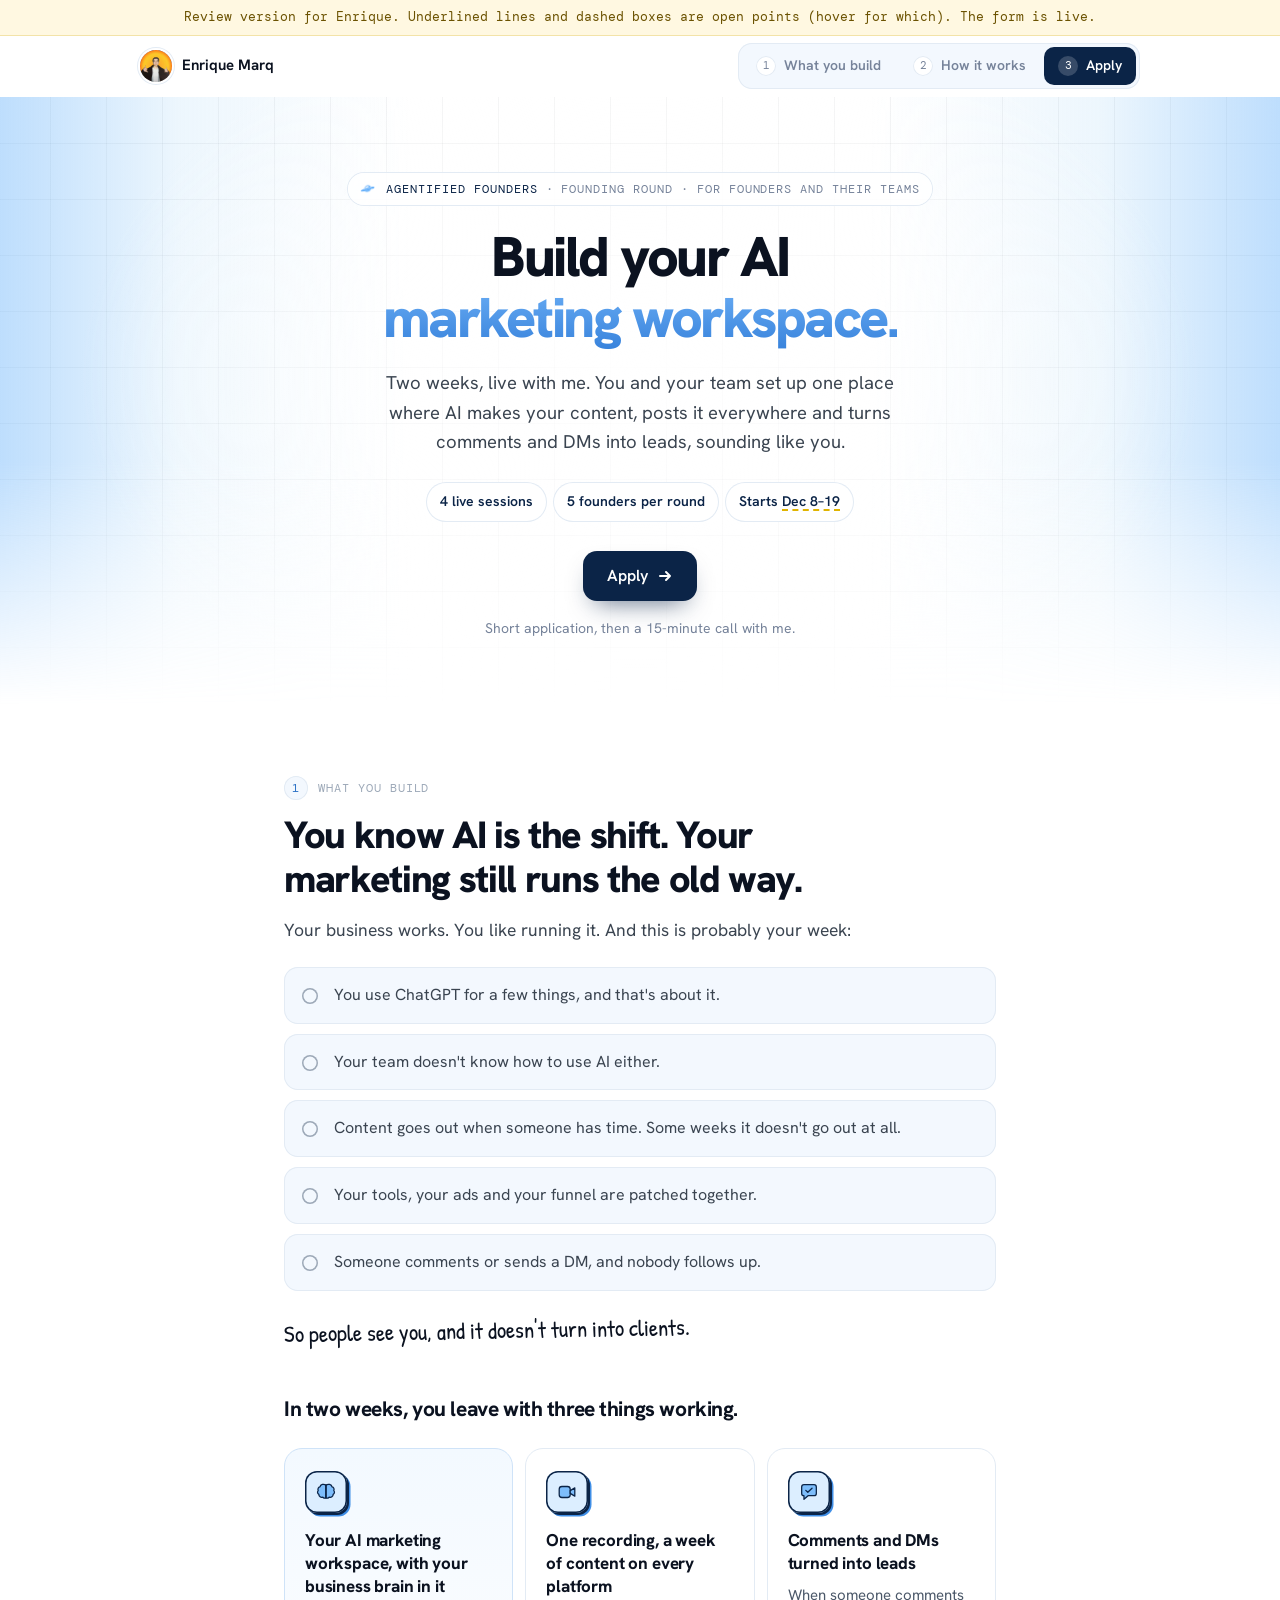
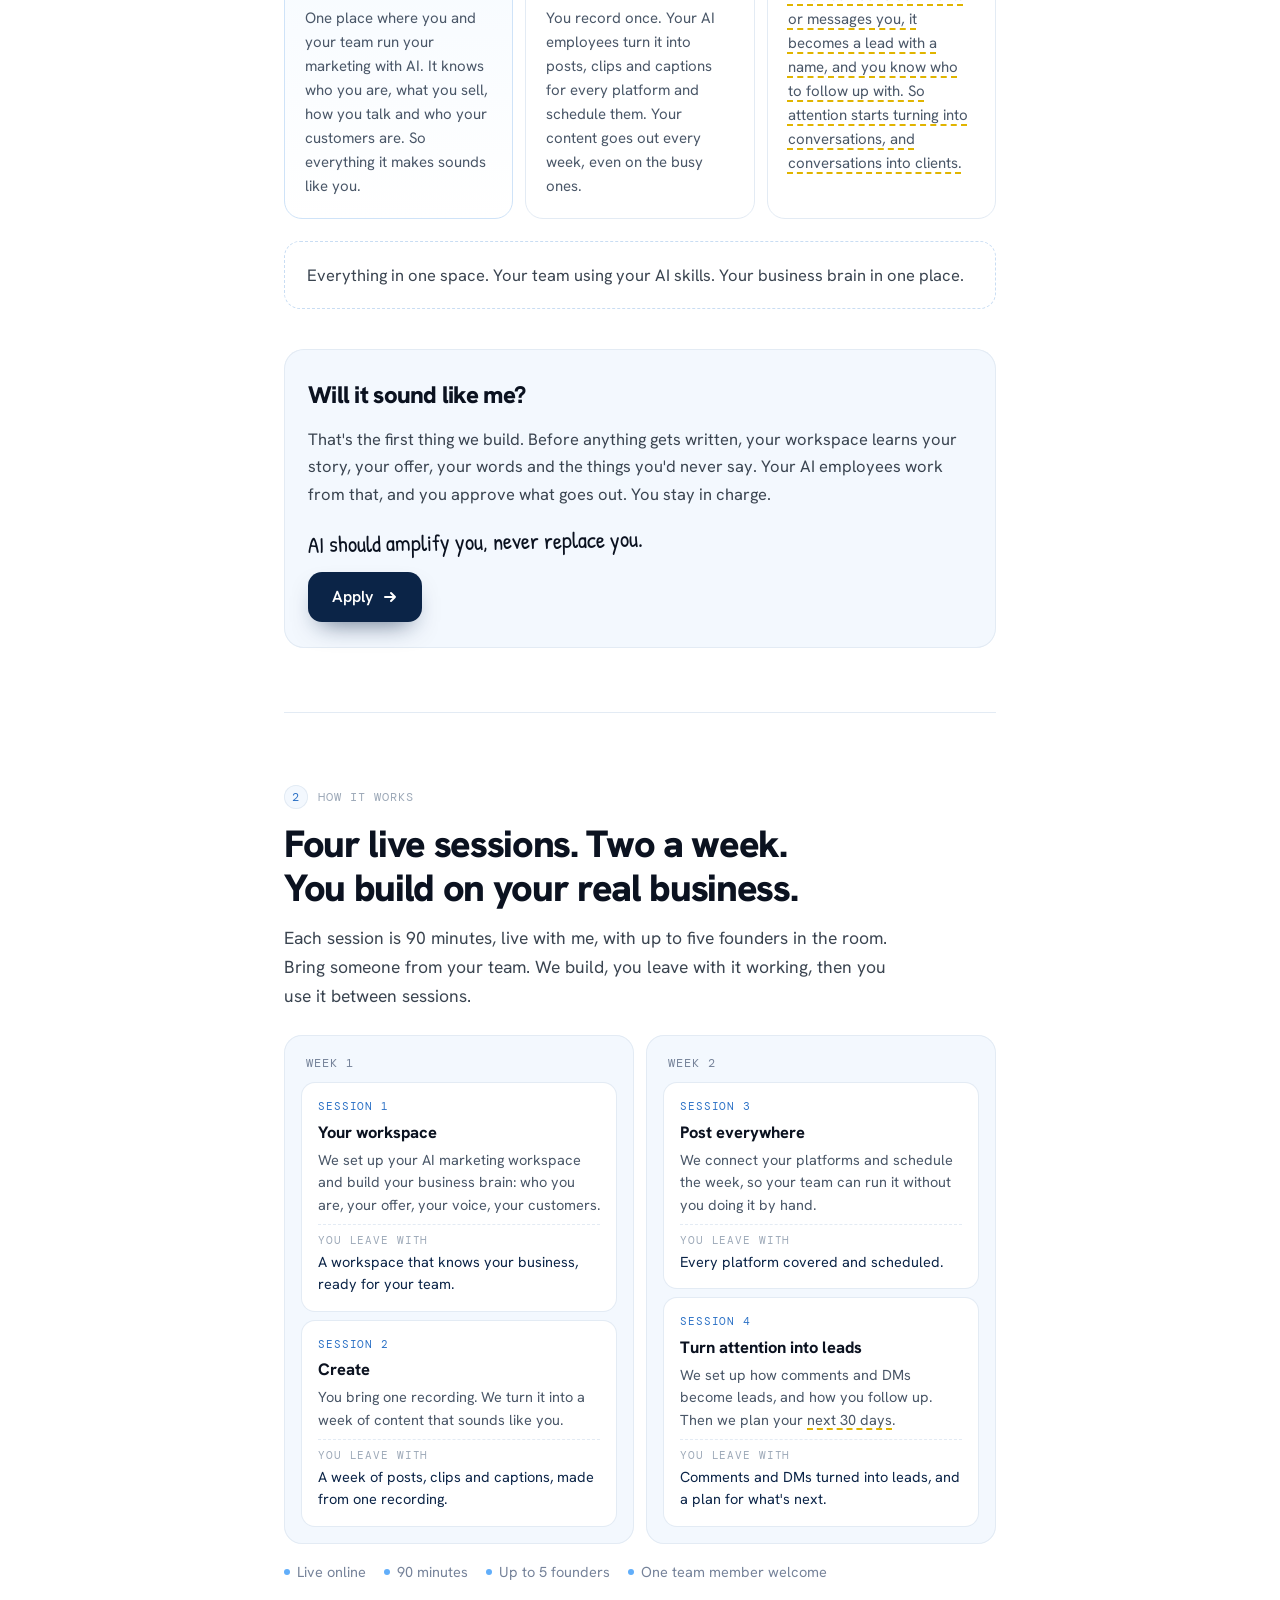
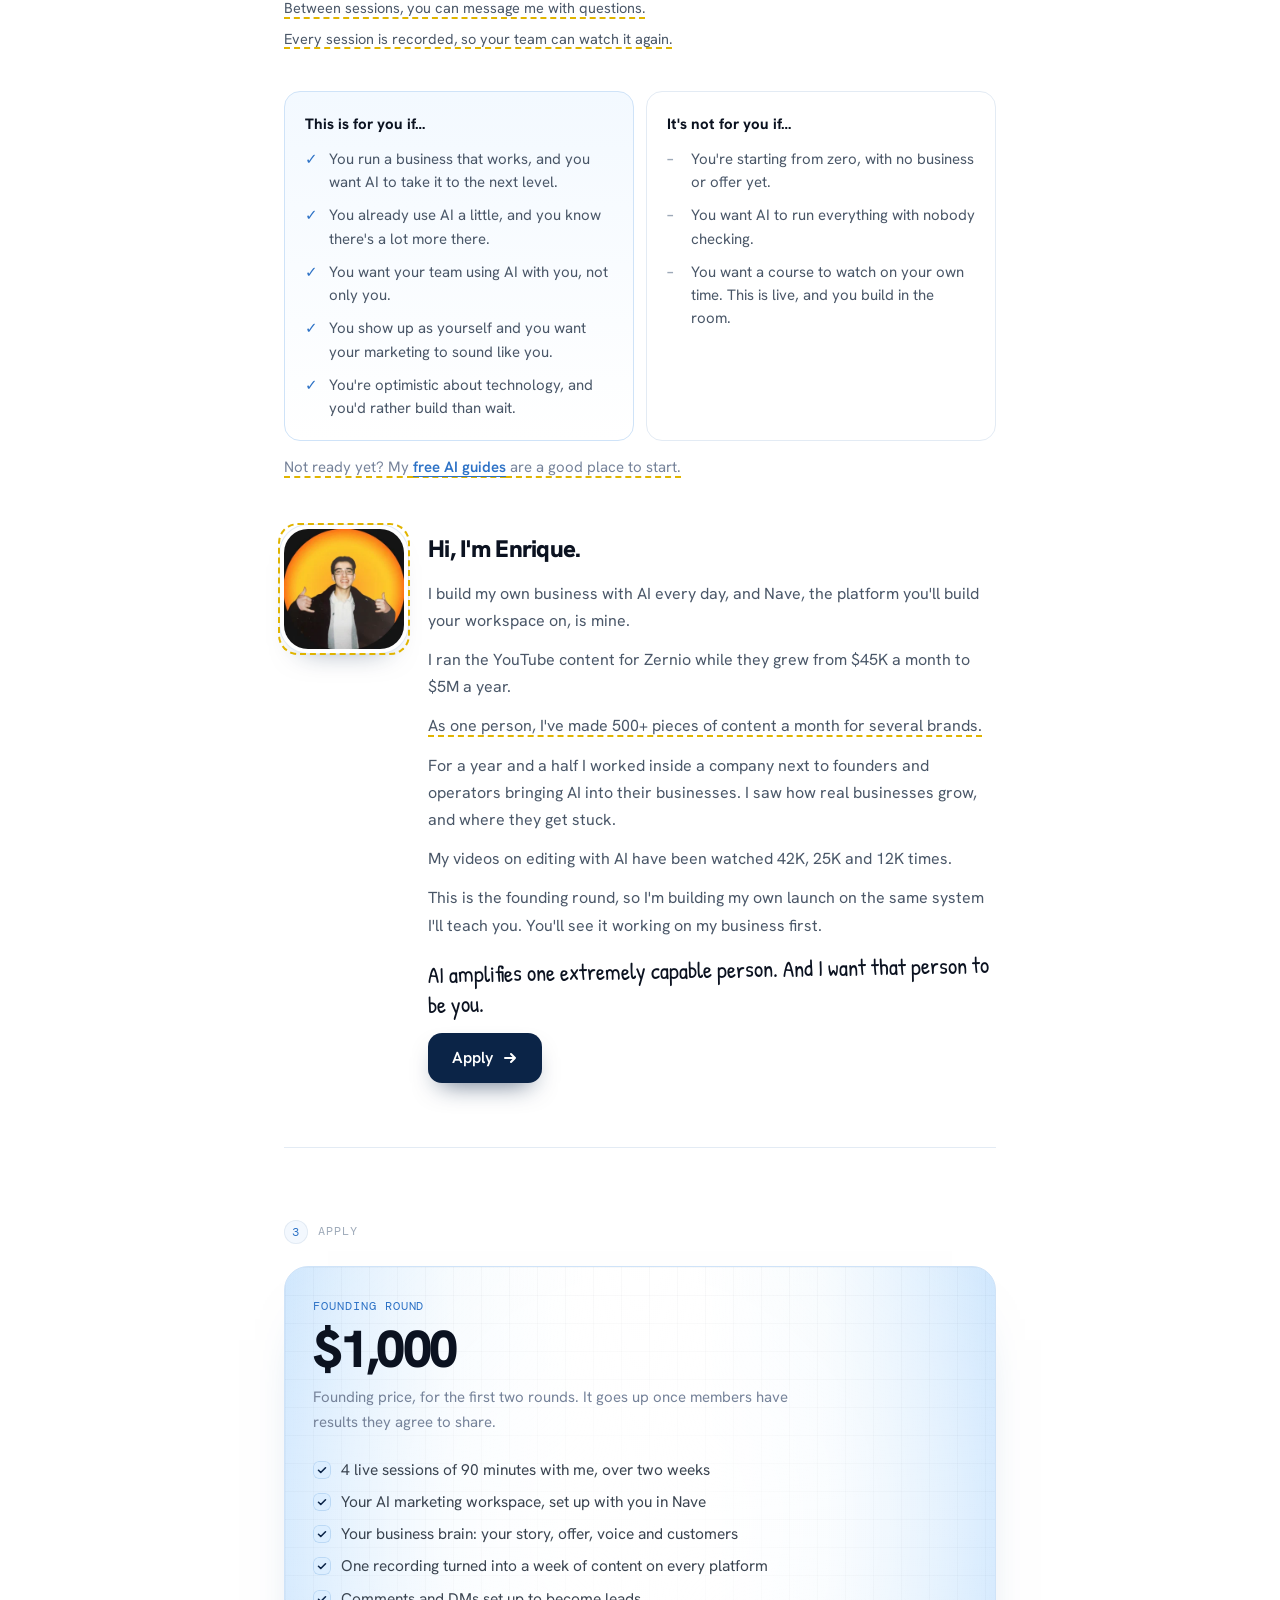
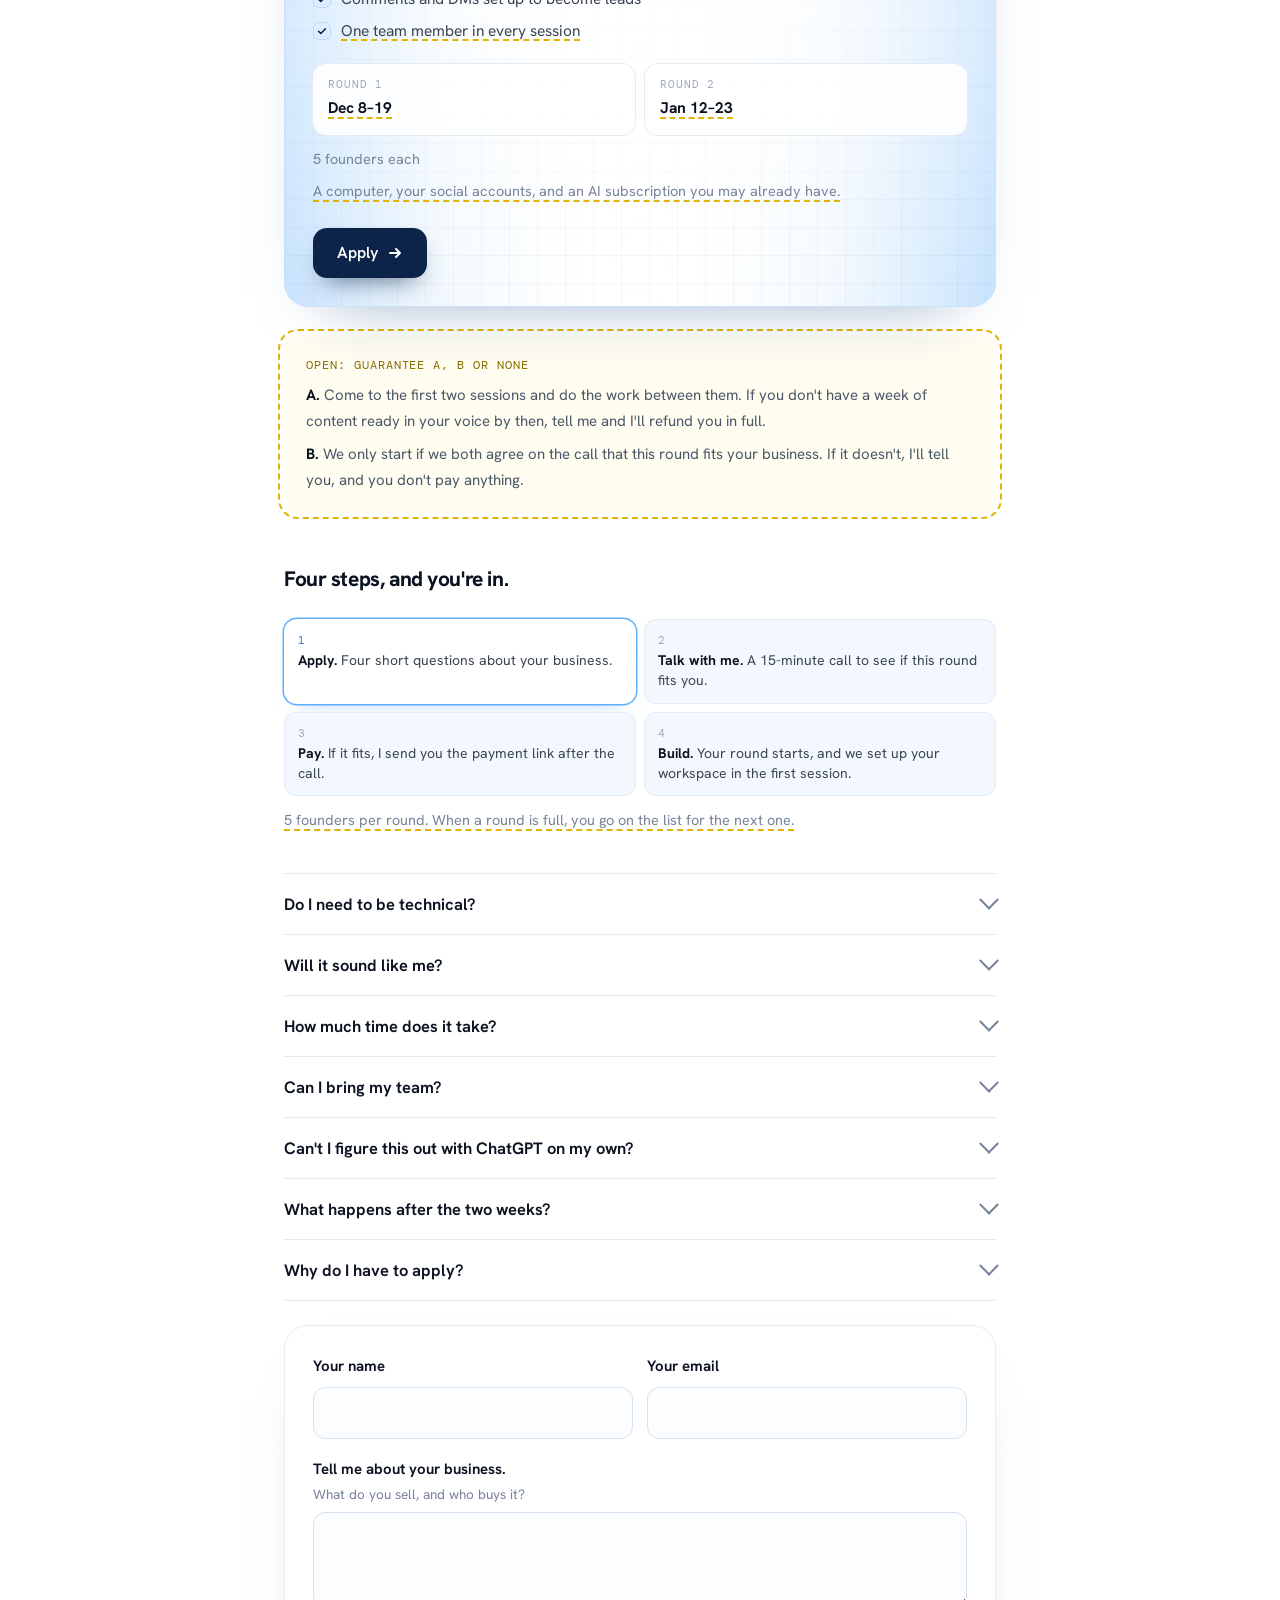
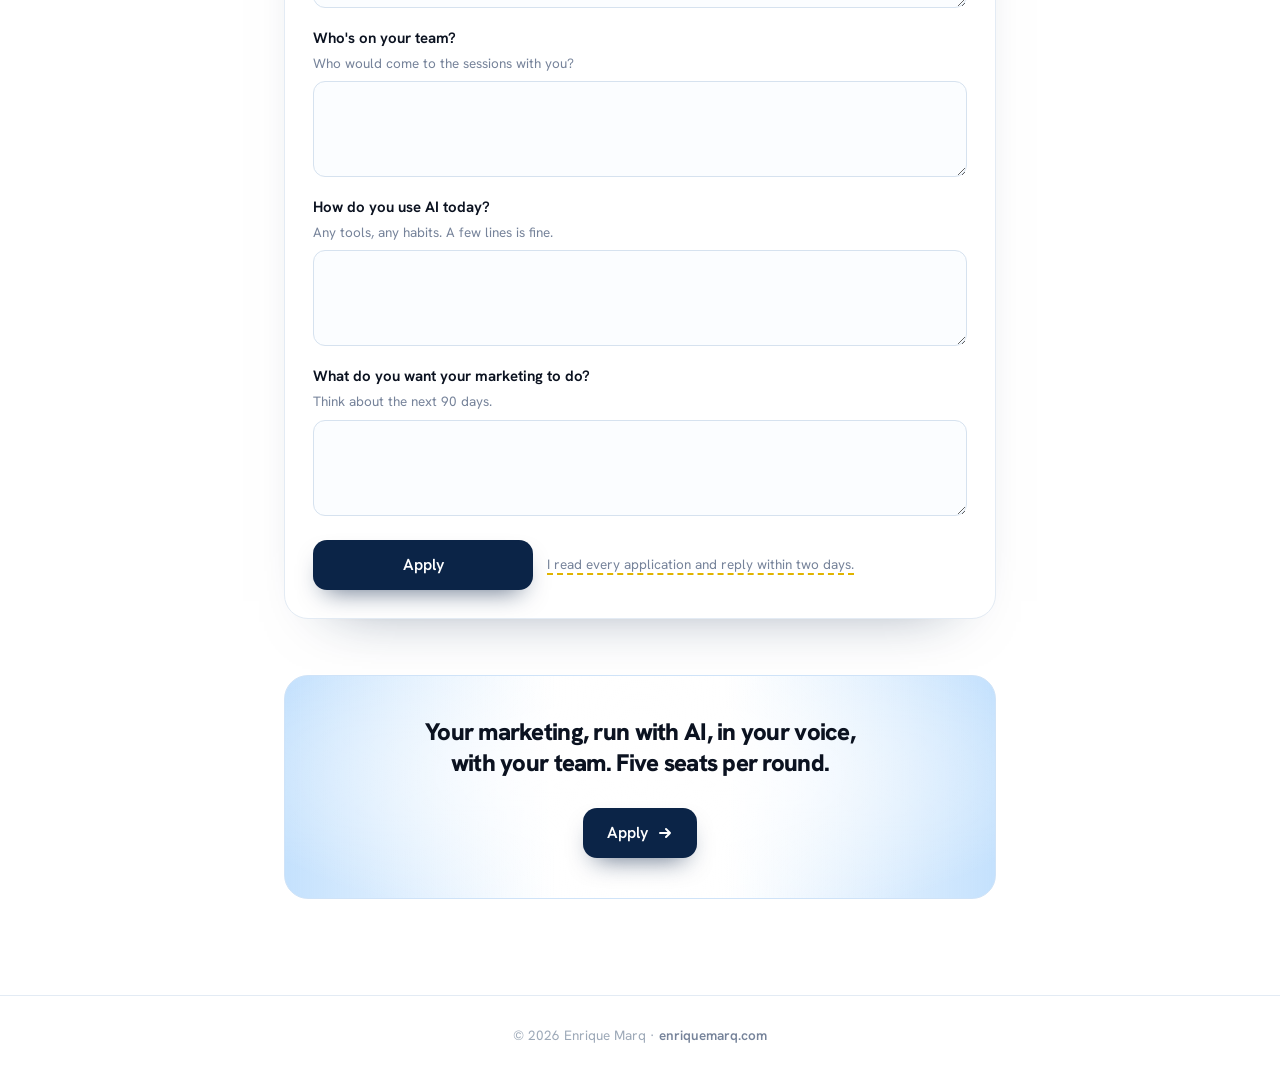
==== agentified/index.html @ 904ca47b "enriquemarq.com: Agentified Founders page at /agentified/ (review version, form live) and /apply/ re" ====
<!doctype html>
<html lang="en">
<head>
<meta charset="utf-8">
<meta name="viewport" content="width=device-width,initial-scale=1">
<title>Agentified Founders: Build your AI marketing workspace · Enrique Marq</title>
<meta name="description" content="Build your AI marketing workspace with Enrique Marq: two weeks, four live sessions, up to five founders. By application.">
<meta name="robots" content="noindex">
<link rel="canonical" href="https://enriquemarq.com/agentified/">
<meta property="og:type" content="website">
<meta property="og:url" content="https://enriquemarq.com/agentified/">
<meta property="og:title" content="Agentified Founders: Build your AI marketing workspace">
<meta property="og:description" content="Two weeks, four live sessions, up to five founders. By application.">
<meta property="og:image" content="https://enriquemarq.com/assets/share.jpg">
<meta name="twitter:card" content="summary_large_image">
<meta name="theme-color" content="#FFFFFF">
<link rel="icon" href="/favicon.ico?v=sig2" sizes="48x48">
<link rel="icon" type="image/svg+xml" href="/assets/favicon.svg?v=sig2">
<link rel="apple-touch-icon" href="/assets/apple-touch-icon.png?v=sig2">
<link rel="preload" href="/assets/fonts/hanken-grotesk-var.woff2" as="font" type="font/woff2" crossorigin>
<style>
@font-face{font-family:"Hanken Grotesk";src:url(/assets/fonts/hanken-grotesk-var.woff2) format("woff2");font-weight:100 900;font-display:swap}
@font-face{font-family:"DM Mono";src:url(/assets/fonts/dm-mono-400.woff2) format("woff2");font-weight:400;font-display:swap}
@font-face{font-family:"Patrick Hand";src:url(/assets/fonts/patrick-hand.woff2) format("woff2");font-weight:400;font-display:swap}
:root{--ink:#0B2447;--dark:#0B1220;--text:#4A5768;--soft:#76839A;--faint:#9DA9B8;--line:#E3EBF4;--wash:#F3F8FE;--blue:#3F8EE6;--deep:#2D72C6;--sky:#7DBDFB;--lab:#61AEFA;
  --sans:"Hanken Grotesk",system-ui,-apple-system,"Segoe UI",Arial,sans-serif;--mono:"DM Mono",ui-monospace,Consolas,monospace;--hand:"Patrick Hand","Segoe Print",cursive;--bar:60px}
*{box-sizing:border-box}
html{-webkit-text-size-adjust:100%;scroll-behavior:smooth}
body{margin:0;color:var(--text);font:400 16px/1.7 var(--sans);-webkit-font-smoothing:antialiased;background:#fff;overflow-x:hidden}
a{color:inherit}img,svg{display:block}p{margin:0}ul,ol{margin:0;padding:0;list-style:none}
h1,h2,h3{margin:0;font-weight:600;color:var(--ink)}
:focus-visible{outline:2px solid var(--blue);outline-offset:3px;border-radius:8px}
.skip{position:absolute;left:-999px;top:8px;background:var(--ink);color:#fff;padding:10px 14px;border-radius:10px;z-index:20}.skip:focus{left:8px}
.mono{font-family:var(--mono);font-size:12px;letter-spacing:.08em;text-transform:uppercase}
.wrap{max-width:760px;margin:0 auto;padding:0 24px}
section[id],.thanks{scroll-margin-top:calc(var(--bar) + 12px)}

/* review build: a quiet band, and placeholder lines underlined so nothing unfinished passes as final */
.review{background:#FFF8E1;color:#6B5200;font:400 12.5px/1.5 var(--mono);text-align:center;padding:8px 16px;border-bottom:1px solid #F3E3A8}
.is-review .ph{text-decoration:underline dashed #E0B400 1.5px;text-underline-offset:4px}

/* the bar: his name on the left, the three steps on the right; it stays at the top */
.bar{position:sticky;top:0;z-index:10;background:rgba(255,255,255,.86);-webkit-backdrop-filter:blur(14px);backdrop-filter:blur(14px);border-bottom:1px solid transparent;transition:border-color .2s}
.bar.lined{border-bottom-color:var(--line)}
.bar-in{max-width:1040px;margin:0 auto;height:var(--bar);padding:0 20px;display:flex;align-items:center;justify-content:space-between;gap:16px}
.who{display:flex;align-items:center;gap:10px;text-decoration:none;color:var(--dark);font-weight:650;font-size:15px;white-space:nowrap}
.who img{width:32px;height:32px;border-radius:50%;object-fit:cover;box-shadow:0 0 0 2px #fff,0 0 0 3px var(--line)}
.steps{display:flex;align-items:center;gap:4px;padding:4px;border-radius:14px;background:var(--wash);box-shadow:inset 0 0 0 1px var(--line)}
.steps a{display:flex;align-items:center;gap:8px;height:38px;padding:0 14px;border-radius:10px;text-decoration:none;font-size:14px;font-weight:600;color:var(--soft);white-space:nowrap;transition:background .15s,color .15s}
.steps a b{display:grid;place-items:center;width:20px;height:20px;border-radius:50%;font:500 11px/1 var(--mono);background:#fff;color:var(--soft);box-shadow:inset 0 0 0 1px var(--line)}
.steps a:hover{color:var(--ink)}
.steps a.on{background:#fff;color:var(--ink);box-shadow:0 1px 0 var(--line),0 6px 14px -10px rgba(11,36,71,.5)}
.steps a.on b{background:var(--lab);color:#fff;box-shadow:none}
.steps a.go{background:var(--ink);color:#fff}
.steps a.go b{background:rgba(255,255,255,.18);color:#fff;box-shadow:none}
.steps a.go.on{background:#12315c}

/* hero, in his banner's look: white grid, his blue from both sides */
.hero{position:relative;padding:76px 0 64px;text-align:center;overflow:hidden}
.hero::before{content:"";position:absolute;inset:0;z-index:-1;pointer-events:none;
  background:radial-gradient(ellipse 560px 380px at 50% 46%,rgba(255,255,255,.97),rgba(255,255,255,0) 100%),
  linear-gradient(90deg,rgba(125,189,251,.5) 0%,rgba(172,216,247,.22) 14%,rgba(255,255,255,0) 32%,rgba(255,255,255,0) 68%,rgba(172,216,247,.22) 86%,rgba(125,189,251,.5) 100%),
  linear-gradient(rgba(11,18,32,.055) 1px,transparent 1px) 0 -10px/56px 56px,linear-gradient(90deg,rgba(11,18,32,.055) 1px,transparent 1px) -6px 0/56px 56px;
  -webkit-mask-image:linear-gradient(180deg,#000 60%,transparent 100%);mask-image:linear-gradient(180deg,#000 60%,transparent 100%)}
.kick{display:inline-flex;align-items:center;gap:8px;padding:6px 12px 6px 8px;border-radius:999px;background:rgba(255,255,255,.85);box-shadow:0 0 0 1px var(--line);color:var(--soft)}
.kick .v{width:22px;height:15px;background:var(--lab);-webkit-mask:url(/assets/voyager-mask.png) center/contain no-repeat;mask:url(/assets/voyager-mask.png) center/contain no-repeat}
.kick strong{color:var(--ink);font-weight:400}
h1{margin:22px auto 0;max-width:660px;font-size:56px;font-weight:850;line-height:1.08;letter-spacing:-.045em;color:var(--dark);text-wrap:balance}
h1 .b{background:linear-gradient(180deg,#6DB0F6,#3580DA);-webkit-background-clip:text;background-clip:text;color:transparent}
.sub{margin:20px auto 0;max-width:560px;font-size:18.5px;line-height:1.6;color:#3A4450;text-wrap:pretty}
.facts{display:flex;flex-wrap:wrap;justify-content:center;gap:8px;margin-top:26px}
.facts li{padding:7px 13px;border-radius:999px;background:#fff;box-shadow:0 0 0 1px var(--line);font-size:14px;font-weight:600;color:var(--ink)}
.acts{display:flex;flex-wrap:wrap;align-items:center;justify-content:center;gap:10px;margin-top:30px}
.btn{display:inline-flex;align-items:center;justify-content:center;gap:9px;height:50px;padding:0 24px;border:0;border-radius:14px;font:600 16px/1 var(--sans);text-decoration:none;cursor:pointer;transition:background .15s,box-shadow .15s,transform .15s}
.btn-main{background:var(--ink);color:#fff;box-shadow:0 12px 26px -12px rgba(11,36,71,.7)}
.btn-main:hover{background:#12315c;transform:translateY(-1px)}
.btn-main svg{width:16px;height:16px;fill:none;stroke:currentColor;stroke-width:2;stroke-linecap:round;stroke-linejoin:round}
.btn-glass{color:var(--ink);background:rgba(255,255,255,.75);box-shadow:0 0 0 1px var(--line),0 8px 20px -14px rgba(11,36,71,.4)}
.btn-glass:hover{background:#fff;transform:translateY(-1px)}
.calm{margin-top:16px;font-size:14px;color:var(--soft)}

/* sections */
.part{padding:72px 0 8px}
.part+.part{border-top:1px solid var(--line);margin-top:56px}
.label{display:flex;align-items:center;gap:10px;color:var(--faint)}
.label b{display:grid;place-items:center;width:24px;height:24px;border-radius:50%;background:var(--wash);box-shadow:inset 0 0 0 1px var(--line);color:var(--deep);font:500 12px/1 var(--mono)}
h2{margin-top:14px;font-size:38px;font-weight:850;line-height:1.15;letter-spacing:-.035em;color:var(--dark);text-wrap:balance}
.lead{margin-top:14px;max-width:620px;font-size:17.5px;line-height:1.65;color:#3A4450}
h3.sub-h{margin-top:48px;font-size:21px;font-weight:750;letter-spacing:-.02em;color:var(--dark)}

.pains{display:grid;gap:10px;margin-top:22px}
.pains li{position:relative;padding:16px 18px 16px 50px;border-radius:14px;background:var(--wash);box-shadow:inset 0 0 0 1px var(--line);font-size:16px;line-height:1.55;color:#3A4450}
.pains li::before{content:"";position:absolute;left:18px;top:21px;width:16px;height:16px;border-radius:50%;box-shadow:inset 0 0 0 1.5px var(--faint)}
.turn{margin-top:22px;font:400 23px/1.3 var(--hand);color:var(--dark);transform:rotate(-1deg)}

.gets{display:grid;grid-template-columns:repeat(3,1fr);gap:12px;margin-top:22px}
.get{padding:22px 20px 20px;border:1px solid var(--line);border-radius:18px;background:#fff}
.get.main{border-color:#CFE3F8;background:linear-gradient(180deg,#F3F9FF,#fff)}
.get i{display:grid;place-items:center;width:42px;height:42px;border-radius:12px;background:#DCEEFF;box-shadow:inset 0 0 0 1.5px var(--ink),2px 2px 0 var(--ink),3.5px 3.5px 0 var(--blue)}
.get i svg{width:22px;height:22px;fill:var(--sky);stroke:var(--ink);stroke-width:1.4;stroke-linejoin:round;stroke-linecap:round}
.get h4{margin:16px 0 0;font-size:17px;line-height:1.35;font-weight:750;letter-spacing:-.01em;color:var(--dark)}
.get p{margin-top:8px;font-size:15px;line-height:1.6}
.feel{margin-top:22px;padding:20px 22px;border-radius:16px;border:1px dashed #C9DDF3;font-size:16.5px;line-height:1.6;color:#3A4450}
.feel b{color:var(--ink)}

/* the two weeks */
.weeks{display:grid;grid-template-columns:1fr 1fr;gap:12px;margin-top:24px}
.week{padding:18px;border-radius:18px;background:var(--wash);box-shadow:inset 0 0 0 1px var(--line)}
.week>span{display:block;padding:0 4px 10px;color:var(--soft)}
.sess+.sess{margin-top:10px}
.sess{padding:16px 16px 15px;border-radius:13px;background:#fff;box-shadow:0 0 0 1px var(--line)}
.sess small{display:block;font:400 11px/1.4 var(--mono);letter-spacing:.08em;text-transform:uppercase;color:var(--deep)}
.sess h4{margin:6px 0 0;font-size:16.5px;line-height:1.35;font-weight:750;color:var(--dark)}
.sess p{margin-top:6px;font-size:14.5px;line-height:1.55}
.fmt{display:flex;flex-wrap:wrap;gap:8px 18px;margin-top:16px;font-size:14.5px;color:var(--soft)}
.fmt span{display:inline-flex;align-items:center;gap:7px}
.fmt span::before{content:"";width:6px;height:6px;border-radius:50%;background:var(--lab)}

.fit{display:grid;grid-template-columns:1fr 1fr;gap:12px;margin-top:22px}
.fit>div{padding:20px;border-radius:16px;border:1px solid var(--line)}
.fit>div.yes{border-color:#CFE3F8;background:linear-gradient(180deg,#F3F9FF,#fff)}
.fit h4{margin:0;font-size:15px;font-weight:750;color:var(--dark)}
.fit li{position:relative;margin-top:10px;padding-left:24px;font-size:15px;line-height:1.55}
.fit li::before{position:absolute;left:0;top:0;font-weight:700}
.fit .yes li::before{content:"✓";color:var(--deep)}
.fit .no li::before{content:"–";color:var(--faint)}

.me{display:grid;grid-template-columns:120px 1fr;gap:24px;align-items:start;margin-top:22px}
.me img{width:120px;height:120px;border-radius:24px;object-fit:cover;box-shadow:0 0 0 4px #fff,0 0 0 5px var(--line),0 16px 30px -18px rgba(11,36,71,.55)}
.me p+p{margin-top:12px}
.me b{color:var(--ink);font-weight:650}
.proof{display:grid;grid-template-columns:repeat(3,1fr);gap:10px;margin-top:20px}
.proof li{padding:16px;border-radius:14px;background:#fff;box-shadow:0 0 0 1px var(--line)}
.proof strong{display:block;font-size:22px;font-weight:850;letter-spacing:-.03em;color:var(--dark);line-height:1.2}
.proof span{display:block;margin-top:4px;font-size:13.5px;line-height:1.45;color:var(--soft)}

.price{position:relative;margin-top:22px;padding:30px 28px 28px;border-radius:24px;border:1px solid #CFE3F8;overflow:hidden;
  background:radial-gradient(ellipse 70% 80% at 50% 40%,rgba(255,255,255,.97),rgba(255,255,255,0)),
  linear-gradient(90deg,rgba(125,189,251,.42),rgba(172,216,247,.15) 24%,rgba(255,255,255,0) 42%,rgba(255,255,255,0) 58%,rgba(172,216,247,.15) 76%,rgba(125,189,251,.42)),
  linear-gradient(rgba(11,18,32,.05) 1px,transparent 1px) 0 0/28px 28px,linear-gradient(90deg,rgba(11,18,32,.05) 1px,transparent 1px) 0 0/28px 28px,#fff;
  box-shadow:0 30px 60px -44px rgba(28,78,142,.6)}
.price-top{display:flex;flex-wrap:wrap;align-items:flex-end;justify-content:space-between;gap:12px}
.amount{font-size:52px;font-weight:850;letter-spacing:-.045em;line-height:1;color:var(--dark)}
.amount small{margin-left:6px;font-size:16px;font-weight:600;letter-spacing:0;color:var(--soft)}
.seats{padding:7px 12px;border-radius:999px;background:#fff;box-shadow:0 0 0 1px var(--line);font-size:14px;font-weight:600;color:var(--ink)}
.incl{display:grid;gap:9px;margin-top:22px}
.incl li{position:relative;padding-left:28px;font-size:15.5px;line-height:1.5;color:#3A4450}
.incl li::before{content:"";position:absolute;left:0;top:3px;width:18px;height:18px;border-radius:6px;background:#DCEEFF url("data:image/svg+xml,%3Csvg xmlns='http://www.w3.org/2000/svg' viewBox='0 0 16 16'%3E%3Cpath d='M4 8.3l2.6 2.5L12 5.4' fill='none' stroke='%230B2447' stroke-width='1.8' stroke-linecap='round' stroke-linejoin='round'/%3E%3C/svg%3E") center/14px no-repeat;box-shadow:inset 0 0 0 1px #BCD9F5}
.rounds{display:grid;grid-template-columns:1fr 1fr;gap:10px;margin-top:22px}
.rounds li{padding:13px 15px;border-radius:13px;background:rgba(255,255,255,.9);box-shadow:0 0 0 1px var(--line)}
.rounds small{display:block;font:400 11px/1.4 var(--mono);letter-spacing:.08em;text-transform:uppercase;color:var(--faint)}
.rounds b{display:block;margin-top:3px;font-size:15.5px;color:var(--dark)}
.price .acts{justify-content:flex-start;margin-top:24px}

.faq{margin-top:20px;border-top:1px solid var(--line)}
.faq details{border-bottom:1px solid var(--line)}
.faq summary{display:flex;align-items:center;justify-content:space-between;gap:16px;min-height:60px;padding:14px 0;cursor:pointer;list-style:none;font-size:16.5px;font-weight:650;color:var(--dark)}
.faq summary::-webkit-details-marker{display:none}
.faq summary::after{content:"";flex:none;width:12px;height:12px;border-right:2px solid var(--soft);border-bottom:2px solid var(--soft);transform:rotate(45deg) translate(-3px,-3px);transition:transform .2s}
.faq details[open] summary::after{transform:rotate(225deg) translate(-3px,-3px)}
.faq details p{padding:0 0 18px;font-size:15.5px;line-height:1.65}

/* apply */
.path{display:grid;grid-template-columns:repeat(4,1fr);gap:8px;margin-top:22px;counter-reset:p}
.path li{position:relative;padding:14px 14px 13px;border-radius:13px;background:var(--wash);box-shadow:inset 0 0 0 1px var(--line);font-size:14px;line-height:1.4;color:var(--ink);font-weight:600}
.path li small{display:block;margin-bottom:4px;font:400 11px/1.3 var(--mono);letter-spacing:.08em;text-transform:uppercase;color:var(--faint)}
.path li.here{background:#fff;box-shadow:0 0 0 1.5px var(--lab),0 10px 22px -16px rgba(63,142,230,.7)}
.path li.here small{color:var(--deep)}
.form{margin-top:24px;padding:28px;border-radius:24px;background:#fff;border:1px solid var(--line);box-shadow:0 30px 60px -48px rgba(11,36,71,.55)}
.row{display:grid;grid-template-columns:1fr 1fr;gap:14px}
.field{display:block;margin-top:18px}
.row .field{margin-top:0}
.field>span{display:block;font-size:15px;font-weight:650;color:var(--dark)}
.field>small{display:block;margin-top:2px;font-size:13.5px;line-height:1.45;color:var(--soft)}
.field input,.field textarea{display:block;width:100%;margin-top:8px;padding:13px 14px;border:1px solid #D6E2EF;border-radius:12px;background:#FBFDFF;font:400 16px/1.5 var(--sans);color:var(--dark);transition:border-color .15s,box-shadow .15s,background .15s}
.field textarea{min-height:96px;resize:vertical}
.field input:focus,.field textarea:focus{outline:none;border-color:var(--lab);background:#fff;box-shadow:0 0 0 4px rgba(97,174,250,.18)}
.field.bad input,.field.bad textarea{border-color:#D9534F;box-shadow:0 0 0 4px rgba(217,83,79,.1)}
.field .err{display:none;margin-top:6px;font-size:13.5px;color:#B23A36}
.field.bad .err{display:block}
.hp{position:absolute!important;left:-9999px!important;width:1px;height:1px;overflow:hidden}
.send{display:flex;flex-wrap:wrap;align-items:center;gap:14px;margin-top:24px}
.send .btn{min-width:220px}
.send .btn[disabled]{opacity:.6;cursor:progress;transform:none}
.fine{font-size:13.5px;line-height:1.5;color:var(--soft)}
.oops{display:none;margin-top:16px;padding:12px 14px;border-radius:12px;background:#FDF0EF;color:#8E2E2A;font-size:14.5px}
.oops.on{display:block}
.thanks{display:none;margin-top:24px;padding:34px 28px;border-radius:24px;border:1px solid #CFE3F8;background:linear-gradient(180deg,#F3F9FF,#fff);text-align:center}
.thanks.on{display:block}
.thanks .ok{display:grid;place-items:center;width:56px;height:56px;margin:0 auto;border-radius:16px;background:#DCEEFF;box-shadow:inset 0 0 0 1.5px var(--ink),2px 2px 0 var(--ink),3.5px 3.5px 0 var(--blue)}
.thanks .ok svg{width:26px;height:26px;fill:none;stroke:var(--ink);stroke-width:2.2;stroke-linecap:round;stroke-linejoin:round}
.thanks h3{margin-top:18px;font-size:28px;font-weight:850;letter-spacing:-.03em;color:var(--dark)}
.thanks>p{margin:10px auto 0;max-width:480px;font-size:16.5px;line-height:1.6;color:#3A4450}
.next{display:grid;gap:10px;max-width:460px;margin:22px auto 0;text-align:left}
.next li{display:flex;gap:12px;align-items:flex-start;padding:14px 16px;border-radius:14px;background:#fff;box-shadow:0 0 0 1px var(--line);font-size:15px;line-height:1.5}
.next li b{display:grid;place-items:center;flex:none;width:24px;height:24px;border-radius:50%;background:var(--wash);box-shadow:inset 0 0 0 1px var(--line);font:500 12px/1 var(--mono);color:var(--deep)}
.next li strong{color:var(--dark)}
.thanks .acts{margin-top:22px}
.btn-wait{background:var(--wash);color:var(--soft);box-shadow:inset 0 0 0 1px var(--line);cursor:default}
.sent-note{margin-top:14px;font:400 12px/1.5 var(--mono);color:#8A6D00}

footer{margin-top:88px;padding:28px 0 40px;border-top:1px solid var(--line);text-align:center;font-size:13.5px;color:var(--faint)}
footer a{color:var(--soft);text-decoration:none;font-weight:600}
footer a:hover{color:var(--ink)}

@media (max-width:760px){
  .kick{display:inline-block;max-width:100%;border-radius:16px;padding:7px 14px;line-height:1.7;text-align:center}
  .kick .v{display:inline-block;vertical-align:-3px;margin-right:6px}
  :root{--bar:62px}
  .bar-in{height:var(--bar);gap:8px;padding:0 10px}
  .who{flex:none;font-size:0;gap:0;padding:4px}.who img{width:36px;height:36px}
  .steps{flex:1;display:grid;grid-template-columns:1.15fr 1fr .8fr;gap:2px;padding:3px}
  .steps a{justify-content:center;gap:5px;height:44px;padding:0 4px;font-size:13px}
  .steps a b{width:17px;height:17px;font-size:10px}
  .review{font-size:11.5px;padding:6px 12px}
  .wrap{padding:0 20px}
  .hero{padding:48px 0 44px}
  h1{font-size:40px}
  .sub{font-size:17px}
  .part{padding:56px 0 4px}.part+.part{margin-top:40px}
  h2{font-size:30px}
  .lead{font-size:16.5px}
  .gets,.weeks,.fit,.proof,.rounds{grid-template-columns:1fr}
  .path{grid-template-columns:1fr 1fr}
  .me{grid-template-columns:1fr;gap:18px}
  .me img{width:88px;height:88px;border-radius:20px}
  .row{grid-template-columns:1fr;gap:0}.row .field{margin-top:18px}.row .field:first-child{margin-top:0}
  .form{padding:22px 18px}
  .price{padding:26px 20px 22px}
  .amount{font-size:44px}
  .send .btn,.acts .btn{width:100%}
  .thanks{padding:28px 18px}
}
@media (max-width:440px){.steps a b{display:none}}
@media (max-width:370px){
  .steps a{font-size:12.5px;padding:0 2px}
  h1{font-size:35px}
}
/* the copy (Nov 17): voice, open points, the close */
.is-review .ph-box{outline:2px dashed #E0B400;outline-offset:4px;border-radius:14px}
.open-tag{color:#8A6D00;margin-bottom:8px}
.open-inline{font-style:italic;color:#8A6D00}
.voice{margin-top:40px;padding:26px 24px;border-radius:20px;background:var(--wash);box-shadow:inset 0 0 0 1px var(--line)}
.voice h3{font-size:24px;font-weight:850;letter-spacing:-.03em;color:var(--dark)}
.voice>p{margin-top:10px;font-size:16.5px;line-height:1.65;color:#3A4450}
.hand-line{margin-top:16px!important;font:400 23px/1.3 var(--hand)!important;color:var(--dark)!important;transform:rotate(-1deg)}
.voice .acts,.me .acts{justify-content:flex-start;margin-top:18px}
.sess .left{margin-top:8px;padding-top:8px;border-top:1px dashed var(--line);color:var(--ink)}
.sess .left b{display:block;font:400 11px/1.4 var(--mono);letter-spacing:.08em;text-transform:uppercase;color:var(--faint);margin-bottom:2px}
.open-lines{display:grid;gap:6px;margin-top:12px;font-size:14.5px}
.fit{margin-top:40px}
.soft{margin-top:14px;font-size:15px;color:var(--soft)}
.soft a{color:var(--deep);font-weight:600}
.me{margin-top:48px}
.me picture{display:block;width:max-content}
.me h3{font-size:24px;font-weight:850;letter-spacing:-.03em;color:var(--dark);margin-bottom:10px}
.price h2{margin:0;font:400 12px/1.5 var(--mono);letter-spacing:.08em;text-transform:uppercase;color:var(--deep)}
.price .amount{margin-top:8px}
.price .under{margin-top:10px;max-width:520px;font-size:15px;color:var(--soft)}
.seats-line{margin-top:12px;font-size:14.5px;color:var(--soft)}
.need{margin-top:8px;font-size:14.5px;color:var(--soft)}
.guarantee{margin-top:28px;padding:20px 22px;border-radius:16px;background:#FFFCF0}
.guarantee p+p{margin-top:8px;font-size:15px}
.guarantee b{color:var(--dark)}
.path{grid-template-columns:repeat(2,1fr)}
.path li{font-weight:400;color:#3A4450}
.path li b{color:var(--dark);font-weight:700}
.faq{margin-top:40px}
.thanks .small{margin:16px auto 0;max-width:440px;font-size:14.5px;color:var(--soft)}
.closer{margin-top:56px;padding:40px 24px;border-radius:24px;text-align:center;border:1px solid #CFE3F8;
  background:radial-gradient(ellipse 60% 70% at 50% 45%,rgba(255,255,255,.96),rgba(255,255,255,0)),linear-gradient(90deg,rgba(125,189,251,.45),rgba(255,255,255,0) 38%,rgba(255,255,255,0) 62%,rgba(125,189,251,.45)),#fff}
.closer p{max-width:520px;margin:0 auto;font-size:24px;font-weight:850;line-height:1.3;letter-spacing:-.03em;color:var(--dark);text-wrap:balance}
@media (max-width:760px){.path{grid-template-columns:1fr}.voice{padding:22px 18px}.closer p{font-size:21px}.voice .acts,.me .acts{justify-content:center}}
@media (prefers-reduced-motion:reduce){html{scroll-behavior:auto}*{transition:none!important}}
</style>
</head>
<body class="is-review">
<a class="skip" href="#build">Skip to the page</a>
<div class="review" role="note">Review version for Enrique. Underlined lines and dashed boxes are open points (hover for which). The form is live.</div>

<header class="bar" id="bar">
  <div class="bar-in">
    <a class="who" href="/" aria-label="Enrique Marq, home"><img src="/assets/me/enrique-192.jpg" alt="" width="32" height="32">Enrique Marq</a>
    <nav class="steps" aria-label="On this page">
      <a href="#build" data-step="build"><b>1</b>What you build</a>
      <a href="#how" data-step="how"><b>2</b>How it works</a>
      <a href="#apply" data-step="apply" class="go"><b>3</b>Apply</a>
    </nav>
  </div>
</header>

<main>
  <div class="hero">
    <div class="wrap">
      <span class="kick mono"><span class="v" aria-hidden="true"></span><strong>Agentified Founders</strong> · Founding round · For founders and their teams</span>
      <h1>Build your AI <span class="b">marketing workspace.</span></h1>
      <p class="sub">Two weeks, live with me. You and your team set up one place where AI makes your content, posts it everywhere and turns comments and DMs into leads, sounding like you.</p>
      <ul class="facts">
        <li>4 live sessions</li><li>5 founders per round</li><li>Starts <span class="ph">Dec 8–19</span></li>
      </ul>
      <div class="acts">
        <a class="btn btn-main" href="#apply-form">Apply <svg viewBox="0 0 16 16" aria-hidden="true"><path d="M3 8h10M9 4l4 4-4 4"/></svg></a>
      </div>
      <p class="calm">Short application, then a 15-minute call with me.</p>
    </div>
  </div>

  <div class="wrap">
        <section class="part" id="build" aria-labelledby="build-h">
      <p class="label mono"><b>1</b>What you build</p>
      <h2 id="build-h">You know AI is the shift. Your marketing still runs the old way.</h2>
      <p class="lead">Your business works. You like running it. And this is probably your week:</p>
      <ul class="pains">
        <li>You use ChatGPT for a few things, and that's about it.</li>
        <li>Your team doesn't know how to use AI either.</li>
        <li>Content goes out when someone has time. Some weeks it doesn't go out at all.</li>
        <li>Your tools, your ads and your funnel are patched together.</li>
        <li>Someone comments or sends a DM, and nobody follows up.</li>
      </ul>
      <p class="turn">So people see you, and it doesn't turn into clients.</p>

      <h3 class="sub-h">In two weeks, you leave with three things working.</h3>
      <div class="gets">
        <article class="get main">
          <i aria-hidden="true"><svg viewBox="0 0 24 24"><path d="M12 4.5c-2.3-1.6-6-1-6.6 2-1.8.4-2.7 2.3-1.9 4-1.2 1.2-.9 3.4.7 4.1-.1 2.3 2.2 3.8 4.3 2.9 1 1.4 2.6 1.6 3.5.8z"/><path d="M12 4.5c2.3-1.6 6-1 6.6 2 1.8.4 2.7 2.3 1.9 4 1.2 1.2.9 3.4-.7 4.1.1 2.3-2.2 3.8-4.3 2.9-1 1.4-2.6 1.6-3.5.8z"/><path d="M12 4.5v13.8" fill="none"/></svg></i>
          <h4>Your AI marketing workspace, with your business brain in it</h4>
          <p>One place where you and your team run your marketing with AI. It knows who you are, what you sell, how you talk and who your customers are. So everything it makes sounds like you.</p>
        </article>
        <article class="get">
          <i aria-hidden="true"><svg viewBox="0 0 24 24"><rect x="3.5" y="6" width="12" height="12" rx="3"/><path d="M15.5 10.5l5-3v9l-5-3z"/></svg></i>
          <h4>One recording, a week of content on every platform</h4>
          <p>You record once. Your AI employees turn it into posts, clips and captions for every platform and schedule them. Your content goes out every week, even on the busy ones.</p>
        </article>
        <article class="get">
          <i aria-hidden="true"><svg viewBox="0 0 24 24"><path d="M4 6.5A2.5 2.5 0 0 1 6.5 4h11A2.5 2.5 0 0 1 20 6.5v7a2.5 2.5 0 0 1-2.5 2.5H11l-4.5 4v-4h0A2.5 2.5 0 0 1 4 13.5z"/><path d="M8.5 10.2l2.2 2.1 4.6-4.4" fill="none"/></svg></i>
          <h4>Comments and DMs turned into leads</h4>
          <p class="ph" title="Open: confirm what the lead capture in Nave does today">When someone comments or messages you, it becomes a lead with a name, and you know who to follow up with. So attention starts turning into conversations, and conversations into clients.</p>
        </article>
      </div>
      <p class="feel">Everything in one space. Your team using your AI skills. Your business brain in one place.</p>

      <div class="voice">
        <h3>Will it sound like me?</h3>
        <p>That's the first thing we build. Before anything gets written, your workspace learns your story, your offer, your words and the things you'd never say. Your AI employees work from that, and you approve what goes out. You stay in charge.</p>
        <p class="hand-line">AI should amplify you, never replace you.</p>
        <div class="acts"><a class="btn btn-main" href="#apply-form">Apply <svg viewBox="0 0 16 16" aria-hidden="true"><path d="M3 8h10M9 4l4 4-4 4"/></svg></a></div>
      </div>
    </section>

        <section class="part" id="how" aria-labelledby="how-h">
      <p class="label mono"><b>2</b>How it works</p>
      <h2 id="how-h">Four live sessions. Two a week. You build on your real business.</h2>
      <p class="lead">Each session is 90 minutes, live with me, with up to five founders in the room. Bring someone from your team. We build, you leave with it working, then you use it between sessions.</p>
      <div class="weeks">
        <div class="week"><span class="mono">Week 1</span>
          <div class="sess"><small>Session 1</small><h4>Your workspace</h4><p>We set up your AI marketing workspace and build your business brain: who you are, your offer, your voice, your customers.</p><p class="left"><b>You leave with</b>A workspace that knows your business, ready for your team.</p></div>
          <div class="sess"><small>Session 2</small><h4>Create</h4><p>You bring one recording. We turn it into a week of content that sounds like you.</p><p class="left"><b>You leave with</b>A week of posts, clips and captions, made from one recording.</p></div>
        </div>
        <div class="week"><span class="mono">Week 2</span>
          <div class="sess"><small>Session 3</small><h4>Post everywhere</h4><p>We connect your platforms and schedule the week, so your team can run it without you doing it by hand.</p><p class="left"><b>You leave with</b>Every platform covered and scheduled.</p></div>
          <div class="sess"><small>Session 4</small><h4>Turn attention into leads</h4><p>We set up how comments and DMs become leads, and how you follow up. Then we plan your <span class="ph" title="Open: 30 days">next 30 days</span>.</p><p class="left"><b>You leave with</b>Comments and DMs turned into leads, and a plan for what's next.</p></div>
        </div>
      </div>
      <p class="fmt"><span>Live online</span><span>90 minutes</span><span>Up to 5 founders</span><span>One team member welcome</span></p>
      <ul class="open-lines">
        <li class="ph" title="Open: does he offer it, and where">Between sessions, you can message me with questions.</li>
        <li class="ph" title="Open: are sessions recorded">Every session is recorded, so your team can watch it again.</li>
      </ul>

      <div class="fit">
        <div class="yes"><h4>This is for you if…</h4><ul>
          <li>You run a business that works, and you want AI to take it to the next level.</li>
          <li>You already use AI a little, and you know there's a lot more there.</li>
          <li>You want your team using AI with you, not only you.</li>
          <li>You show up as yourself and you want your marketing to sound like you.</li>
          <li>You're optimistic about technology, and you'd rather build than wait.</li>
        </ul></div>
        <div class="no"><h4>It's not for you if…</h4><ul>
          <li>You're starting from zero, with no business or offer yet.</li>
          <li>You want AI to run everything with nobody checking.</li>
          <li>You want a course to watch on your own time. This is live, and you build in the room.</li>
        </ul></div>
      </div>
      <p class="soft ph" title="Open: free AI guides or the Lab">Not ready yet? My <a href="/free-ai-guides">free AI guides</a> are a good place to start.</p>

      <div class="me">
        <picture class="ph-box" title="Open: which photo"><source type="image/webp" srcset="/assets/me/enrique-288.webp"><img src="/assets/me/enrique-288.jpg" alt="Enrique Marq" width="120" height="120"></picture>
        <div>
          <h3>Hi, I'm Enrique.</h3>
          <p>I build my own business with AI every day, and Nave, the platform you'll build your workspace on, is mine.</p>
          <p>I ran the YouTube content for Zernio while they grew from $45K a month to $5M a year.</p>
          <p class="ph" title="Open: several brands or four brands">As one person, I've made 500+ pieces of content a month for several brands.</p>
          <p>For a year and a half I worked inside a company next to founders and operators bringing AI into their businesses. I saw how real businesses grow, and where they get stuck.</p>
          <p>My videos on editing with AI have been watched 42K, 25K and 12K times.</p>
          <p>This is the founding round, so I'm building my own launch on the same system I'll teach you. You'll see it working on my business first.</p>
          <p class="hand-line">AI amplifies one extremely capable person. And I want that person to be you.</p>
          <div class="acts"><a class="btn btn-main" href="#apply-form">Apply <svg viewBox="0 0 16 16" aria-hidden="true"><path d="M3 8h10M9 4l4 4-4 4"/></svg></a></div>
        </div>
      </div>
    </section>

        <section class="part" id="apply" aria-labelledby="apply-h">
      <p class="label mono"><b>3</b>Apply</p>
      <div class="price">
        <h2 id="apply-h">Founding round</h2>
        <p class="amount">$1,000</p>
        <p class="under">Founding price, for the first two rounds. It goes up once members have results they agree to share.</p>
        <ul class="incl">
          <li>4 live sessions of 90 minutes with me, over two weeks</li>
          <li>Your AI marketing workspace, set up with you in Nave</li>
          <li>Your business brain: your story, offer, voice and customers</li>
          <li>One recording turned into a week of content on every platform</li>
          <li>Comments and DMs set up to become leads</li>
          <li class="ph" title="Open: free, or a price">One team member in every session</li>
        </ul>
        <ul class="rounds">
          <li><small>Round 1</small><b class="ph" title="Open: confirm dates and session times">Dec 8–19</b></li>
          <li><small>Round 2</small><b class="ph" title="Open: confirm dates and session times">Jan 12–23</b></li>
        </ul>
        <p class="seats-line">5 founders each</p>
        <p class="need ph" title="Open: the exact requirement for Nave">A computer, your social accounts, and an AI subscription you may already have.</p>
        <div class="acts"><a class="btn btn-main" href="#apply-form">Apply <svg viewBox="0 0 16 16" aria-hidden="true"><path d="M3 8h10M9 4l4 4-4 4"/></svg></a></div>
      </div>

      <div class="guarantee ph-box" title="Open: guarantee A, B or none">
        <p class="mono open-tag">Open: guarantee A, B or none</p>
        <p><b>A.</b> Come to the first two sessions and do the work between them. If you don't have a week of content ready in your voice by then, tell me and I'll refund you in full.</p>
        <p><b>B.</b> We only start if we both agree on the call that this round fits your business. If it doesn't, I'll tell you, and you don't pay anything.</p>
      </div>

      <h3 class="sub-h">Four steps, and you're in.</h3>
      <ol class="path">
        <li class="here"><small>1</small><b>Apply.</b> Four short questions about your business.</li>
        <li><small>2</small><b>Talk with me.</b> A 15-minute call to see if this round fits you.</li>
        <li><small>3</small><b>Pay.</b> If it fits, I send you the payment link after the call.</li>
        <li><small>4</small><b>Build.</b> Your round starts, and we set up your workspace in the first session.</li>
      </ol>
      <p class="seats-line ph" title="Open: confirm the waitlist line">5 founders per round. When a round is full, you go on the list for the next one.</p>

      <div class="faq">
        <details><summary>Do I need to be technical?</summary><p>No. You need to know your business. I set up the workspace with you in the room, and you leave knowing how to use it.</p></details>
        <details><summary>Will it sound like me?</summary><p>Yes. Your voice is the first thing we build into your workspace, and you approve what goes out.</p></details>
        <details><summary>How much time does it take?</summary><p>Two sessions a week of 90 minutes, for two weeks, plus <span class="ph" title="Open: how many hours between sessions">some time between sessions to use what we built</span>.</p></details>
        <details><summary>Can I bring my team?</summary><p>Yes. Bring one person from your team to every session, so they can run it with you. <span class="ph open-inline">Open: team seat price.</span></p></details>
        <details><summary>Can't I figure this out with ChatGPT on my own?</summary><p>You could try. <span class="ph" title="Open: true for him?">Most founders I talk to already use AI and still post when they have time.</span> Here you build the whole thing on your business, in two weeks, with someone who builds with it every day.</p></details>
        <details><summary>What happens after the two weeks?</summary><p>Your workspace and everything you built stays yours. <span class="ph open-inline">Open: what continues after the round (Nave access, updates, the hosted workspace and its monthly price).</span></p></details>
        <details><summary>Why do I have to apply?</summary><p>There are only five seats in each round. I want five founders I can help, so we talk first.</p></details>
      </div>

      <form class="form" id="apply-form" novalidate>
        <div class="row">
          <label class="field" data-f="name"><span>Your name</span><input name="name" autocomplete="name" maxlength="120" required><em class="err">Your name, please.</em></label>
          <label class="field" data-f="email"><span>Your email</span><input name="email" type="email" autocomplete="email" inputmode="email" maxlength="254" required><em class="err">An email I can reach you at.</em></label>
        </div>
        <label class="field" data-f="business"><span>Tell me about your business.</span><small>What do you sell, and who buys it?</small><textarea name="business" maxlength="2000" required></textarea><em class="err">A line or two is enough.</em></label>
        <label class="field" data-f="team"><span>Who's on your team?</span><small>Who would come to the sessions with you?</small><textarea name="team" maxlength="2000" required></textarea><em class="err">Even "just me" works.</em></label>
        <label class="field" data-f="ai_today"><span>How do you use AI today?</span><small>Any tools, any habits. A few lines is fine.</small><textarea name="ai_today" maxlength="2000" required></textarea><em class="err">A line or two is enough.</em></label>
        <label class="field" data-f="marketing_goal"><span>What do you want your marketing to do?</span><small>Think about the next 90 days.</small><textarea name="marketing_goal" maxlength="2000" required></textarea><em class="err">A line or two is enough.</em></label>
        <label class="hp" aria-hidden="true">Website<input name="website" tabindex="-1" autocomplete="off"></label>
        <div class="send">
          <button class="btn btn-main" type="submit" id="send">Apply</button>
          <p class="fine ph" title="Open: true? which reply time">I read every application and reply within two days.</p>
        </div>
        <p class="oops" id="oops" role="alert"></p>
      </form>

      <div class="thanks" id="thanks" tabindex="-1" aria-live="polite">
        <span class="ok" aria-hidden="true"><svg viewBox="0 0 24 24"><path d="M5 12.5l4.5 4.3L19 7.5"/></svg></span>
        <h3>Got it, <span id="first">there</span>.</h3>
        <p>Thanks for applying to Agentified Founders. The next step is a 15-minute call with me, to see if this round fits your business.</p>
        <div class="acts"><span class="btn btn-wait ph" aria-disabled="true" title="Open: booking link">Pick a time</span></div>
        <p class="small">After the call, if it's a fit, I'll send you the payment link and your seat is yours.</p>
        
      </div>

      <div class="closer" id="close">
        <p>Your marketing, run with AI, in your voice, with your team. Five seats per round.</p>
        <div class="acts"><a class="btn btn-main" href="#apply-form">Apply <svg viewBox="0 0 16 16" aria-hidden="true"><path d="M3 8h10M9 4l4 4-4 4"/></svg></a></div>
      </div>
    </section>
  </div>
</main>

<footer><div class="wrap">© 2026 Enrique Marq · <a href="/">enriquemarq.com</a></div></footer>

<script>
// The form. Mode and endpoint come from the OFFER constant in scripts/build.mjs.
//   review: nothing is sent; the thank-you shows with a review note.
//   live:   one insert into public.offer_applications (insert-only; the page can never read it back).
var APPLY = {mode: 'live', endpoint: 'https://xadknhmtkgsdeyaaeamz.supabase.co/rest/v1/offer_applications', key: 'sb_publishable_oVQzfl2Rk30GfCrMUfdmEg_pI6XLQkW', offer: 'founding-round'};
(function(){
  // the bar: a line under it once you scroll, and the step you're in lit up
  var bar=document.getElementById('bar'),links=[].slice.call(document.querySelectorAll('.steps a'));
  var onScroll=function(){bar.classList.toggle('lined',scrollY>8)};addEventListener('scroll',onScroll,{passive:true});onScroll();
  var ids=['build','how','apply'],secs=ids.map(function(i){return document.getElementById(i)});
  var spy=function(){var y=innerHeight*0.35,cur='';secs.forEach(function(s){if(s.getBoundingClientRect().top<=y)cur=s.id});
    if(innerHeight+scrollY>=document.documentElement.scrollHeight-4)cur='apply';
    links.forEach(function(a){var on=a.dataset.step===cur;a.classList.toggle('on',on);if(on)a.setAttribute('aria-current','true');else a.removeAttribute('aria-current')})};
  addEventListener('scroll',spy,{passive:true});addEventListener('resize',spy);spy();

  var form=document.getElementById('apply-form'),send=document.getElementById('send'),oops=document.getElementById('oops'),thanks=document.getElementById('thanks');
  var fields=['name','email','business','team','ai_today','marketing_goal'];
  var val=function(n){return (form.elements[n].value||'').trim()};
  var okEmail=function(e){return /^[^\s@]+@[^\s@]+\.[^\s@]+$/.test(e)&&e.length<=254};
  var check=function(n){var v=val(n),good=n==='email'?okEmail(v.toLowerCase()):n==='name'?v.length>=1:v.length>=2;
    form.querySelector('[data-f="'+n+'"]').classList.toggle('bad',!good);return good};
  fields.forEach(function(n){form.elements[n].addEventListener('blur',function(){if(val(n))check(n)});form.elements[n].addEventListener('input',function(){var f=form.querySelector('[data-f="'+n+'"]');if(f.classList.contains('bad'))check(n)})});
  var source=(new URLSearchParams(location.search).get('source')||'').toLowerCase().replace(/[^a-z0-9_-]/g,'').slice(0,40)||null;
  var done=function(){var fn=(val('name').split(/\s+/)[0]||'').slice(0,40);if(fn)document.getElementById('first').textContent=fn;form.style.display='none';thanks.classList.add('on');thanks.focus({preventScroll:true});thanks.scrollIntoView({behavior:matchMedia('(prefers-reduced-motion: reduce)').matches?'auto':'smooth',block:'start'})};
  form.addEventListener('submit',function(e){
    e.preventDefault();oops.classList.remove('on');
    var bad=fields.filter(function(n){return !check(n)});
    if(bad.length){form.elements[bad[0]].focus();return}
    if(val('website'))return done(); // a bot filled the hidden field: look done, send nothing
    var body={offer:APPLY.offer,name:val('name'),email:val('email').toLowerCase(),business:val('business'),team:val('team'),
      ai_today:val('ai_today'),marketing_goal:val('marketing_goal'),source:source,notice_version:'apply-v1'};
    if(APPLY.mode!=='live')return done();
    send.disabled=true;send.textContent='Sending…';
    fetch(APPLY.endpoint,{method:'POST',headers:{'Content-Type':'application/json',apikey:APPLY.key,Prefer:'return=minimal'},body:JSON.stringify(body)})
      .then(function(r){if(r.status===201||r.status===204)return done();throw r})
      .catch(function(){send.disabled=false;send.textContent='Apply';
        oops.textContent='That didn’t go through. Your answers are still here: try again in a minute, or email hey@enriquemarq.com.';oops.classList.add('on')});
  });
})();
</script>
</body>
</html>
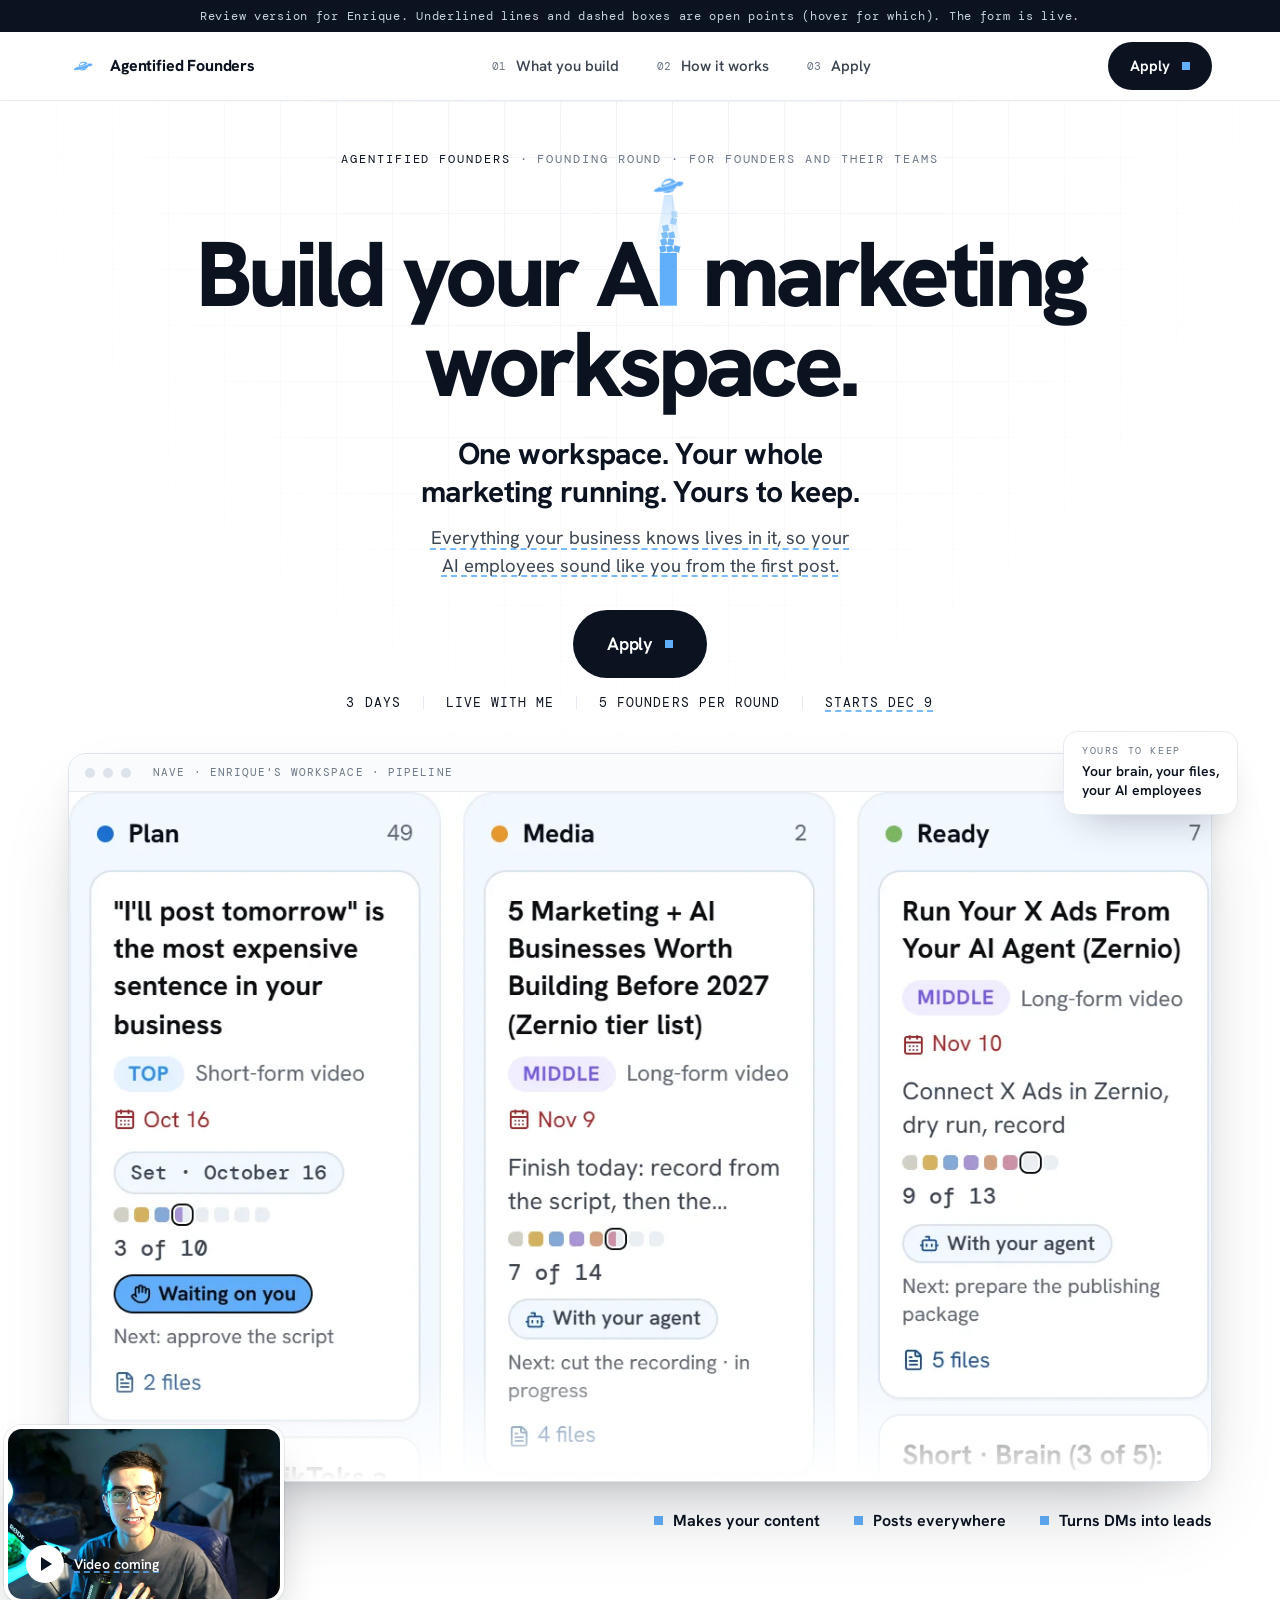
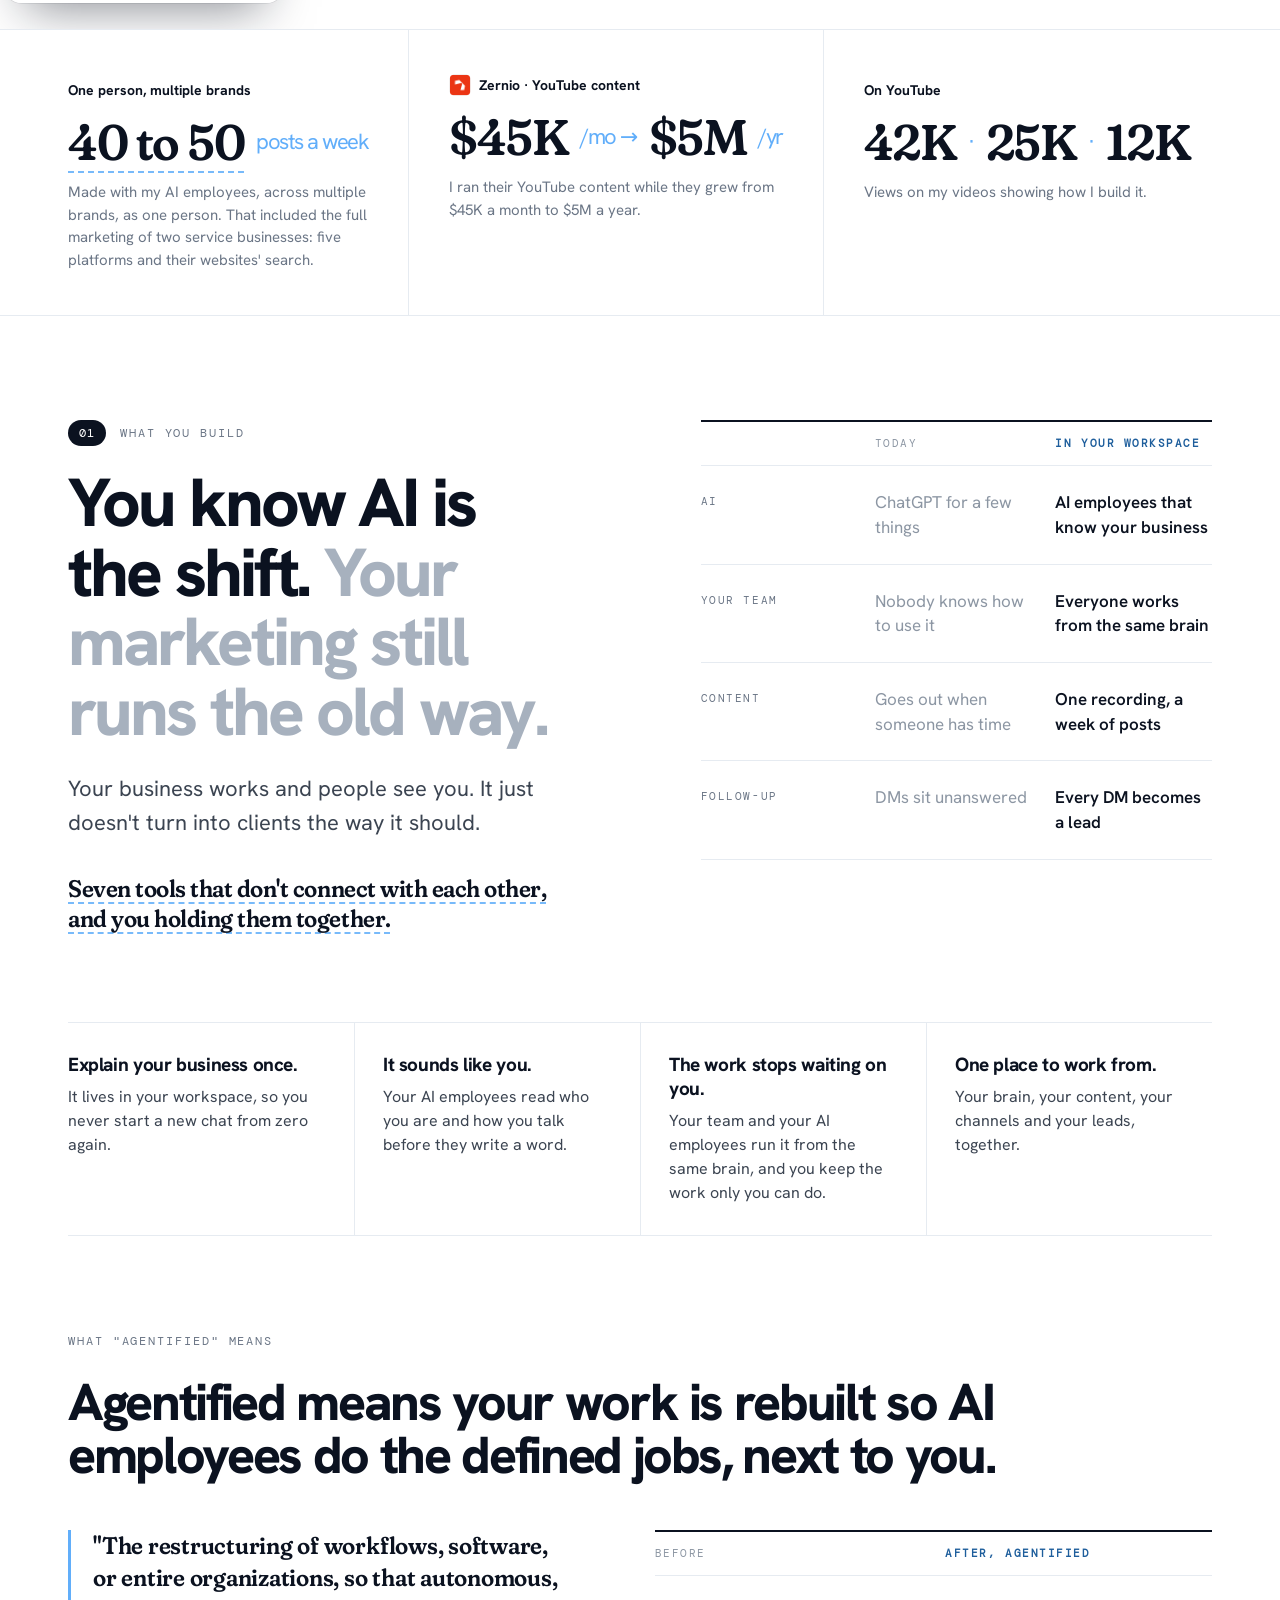
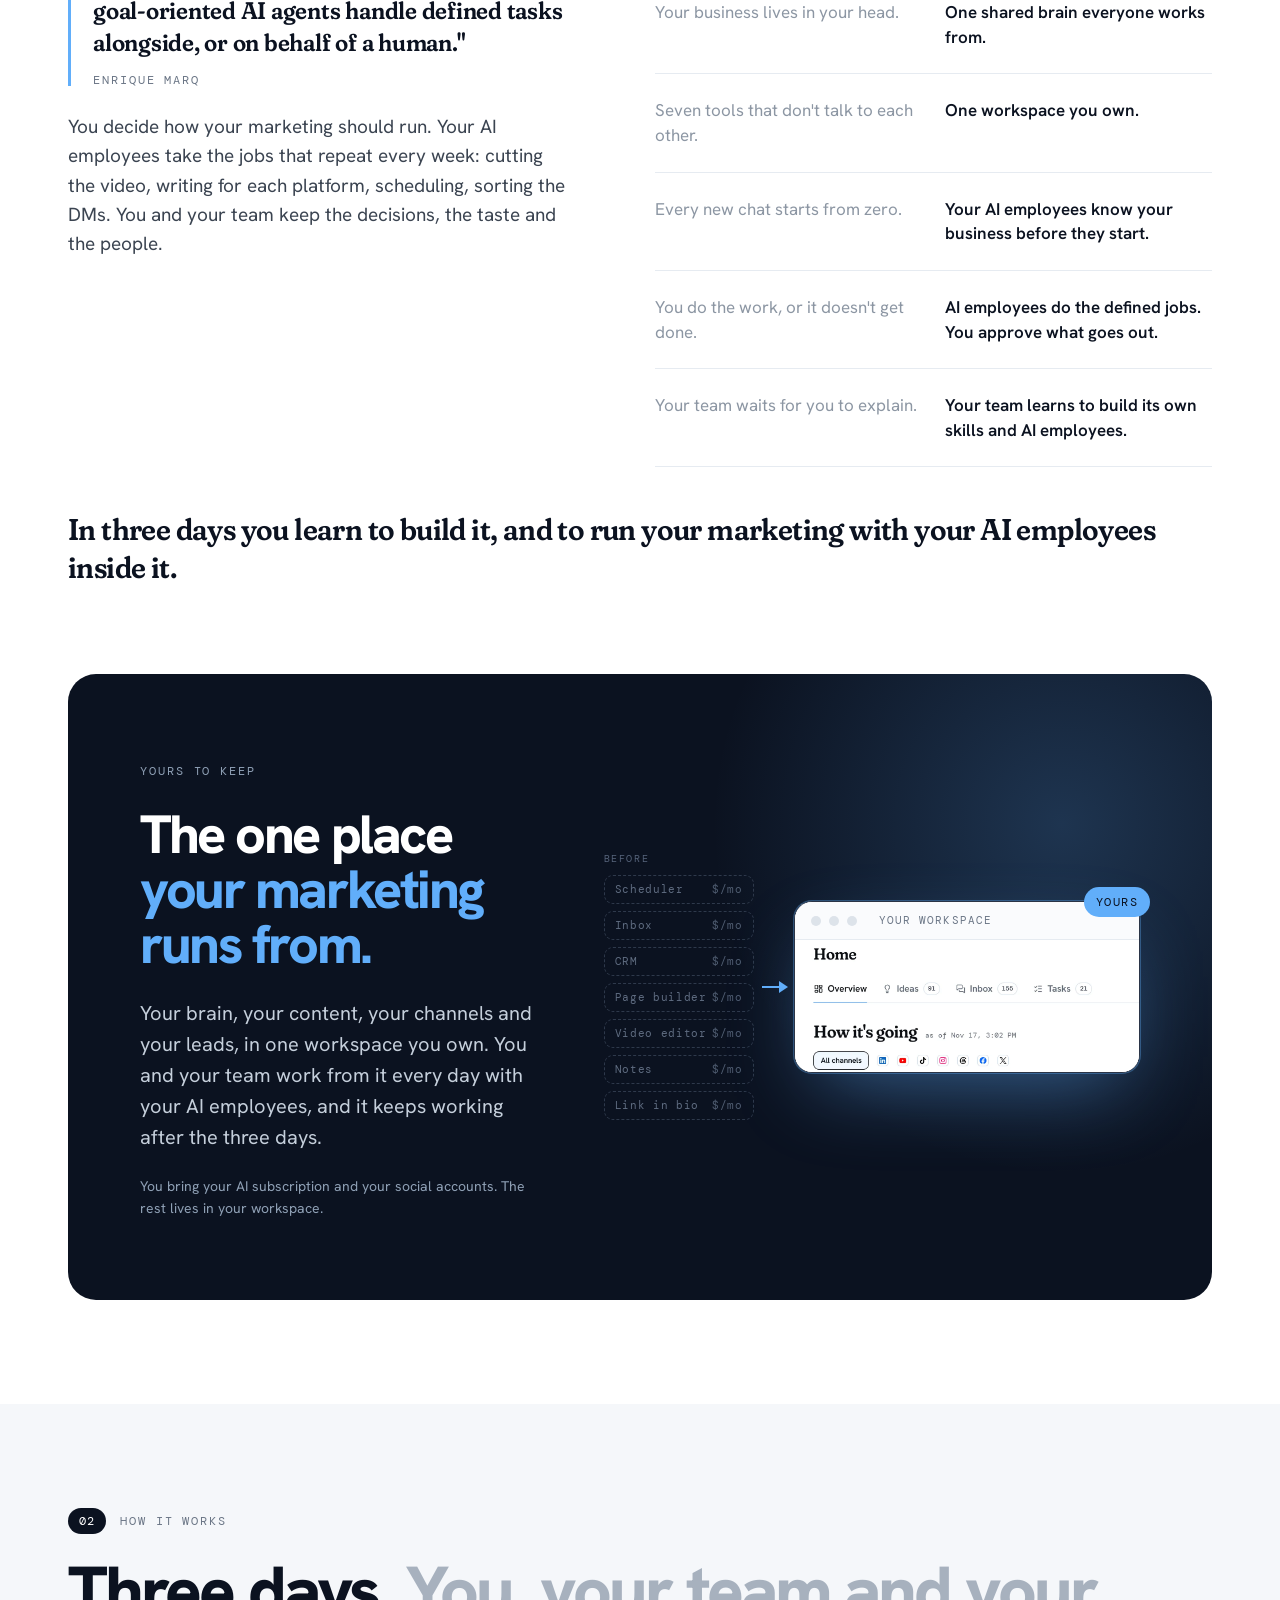
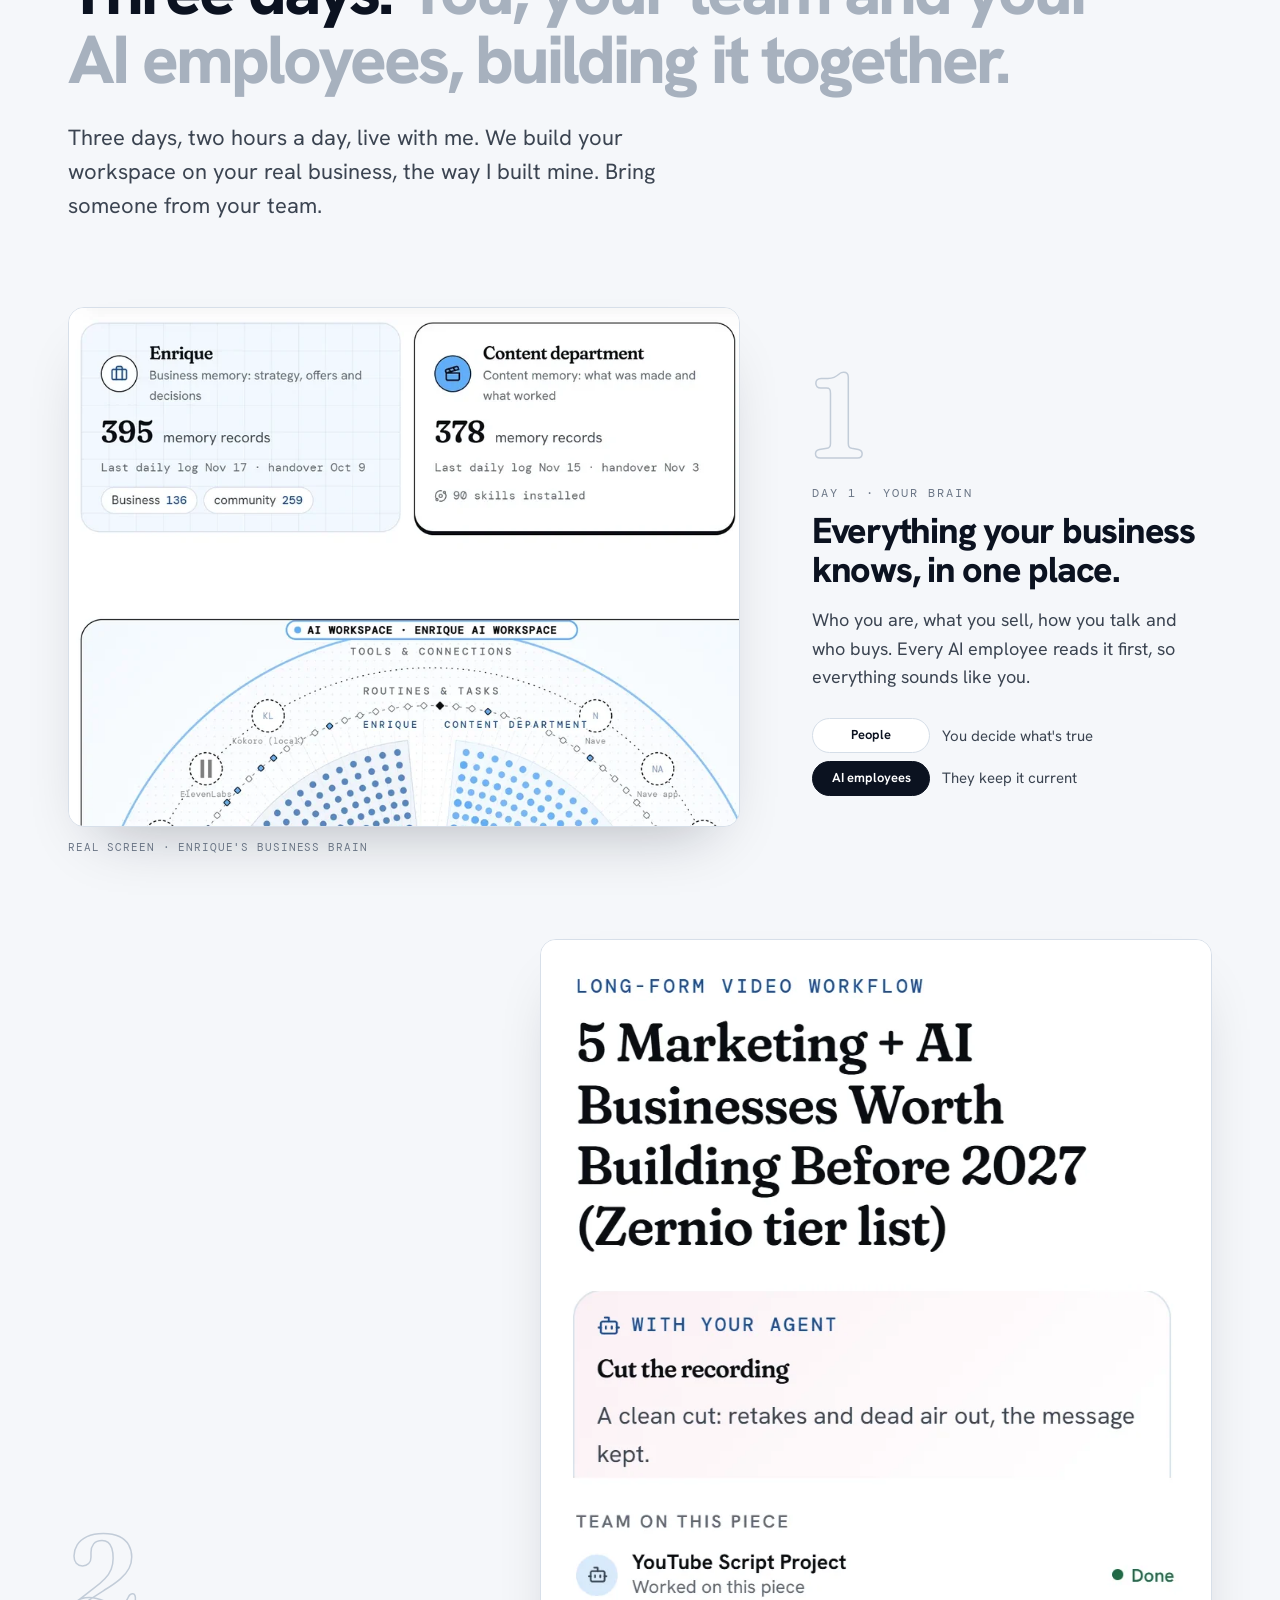
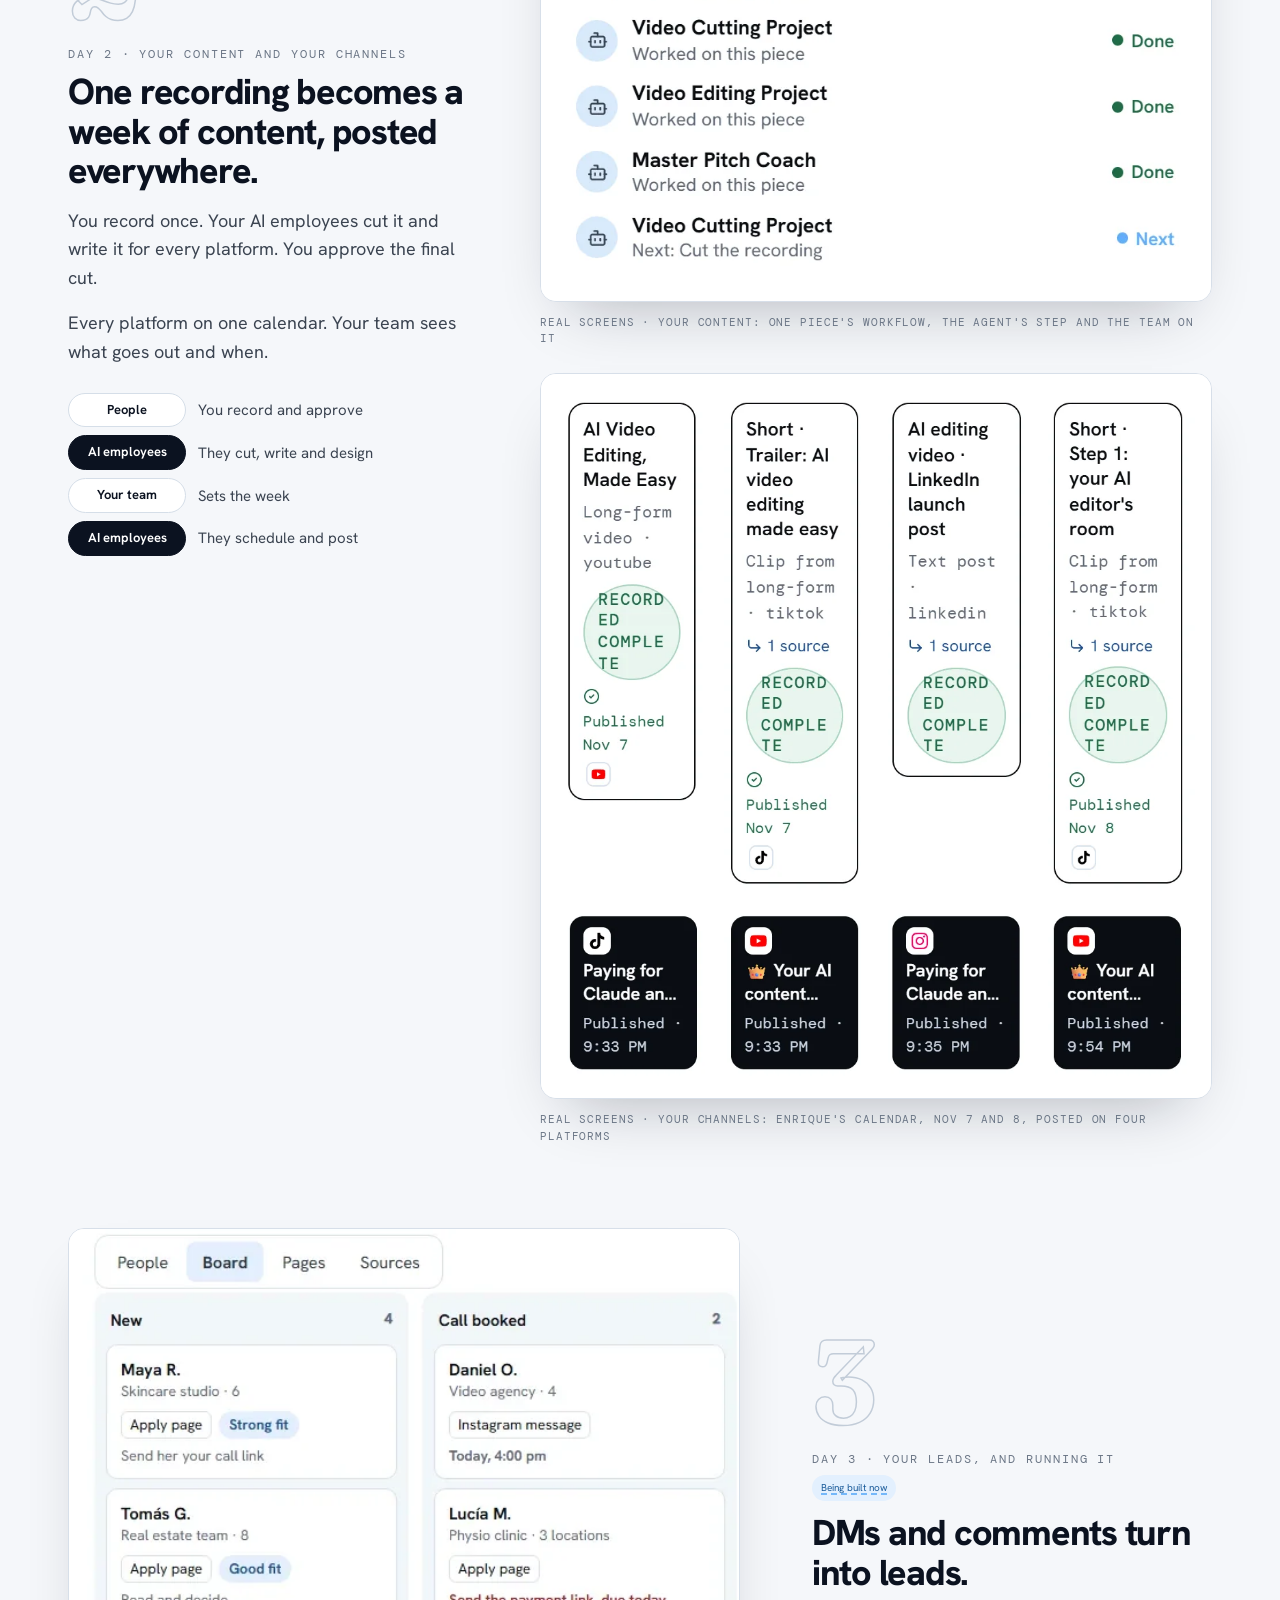
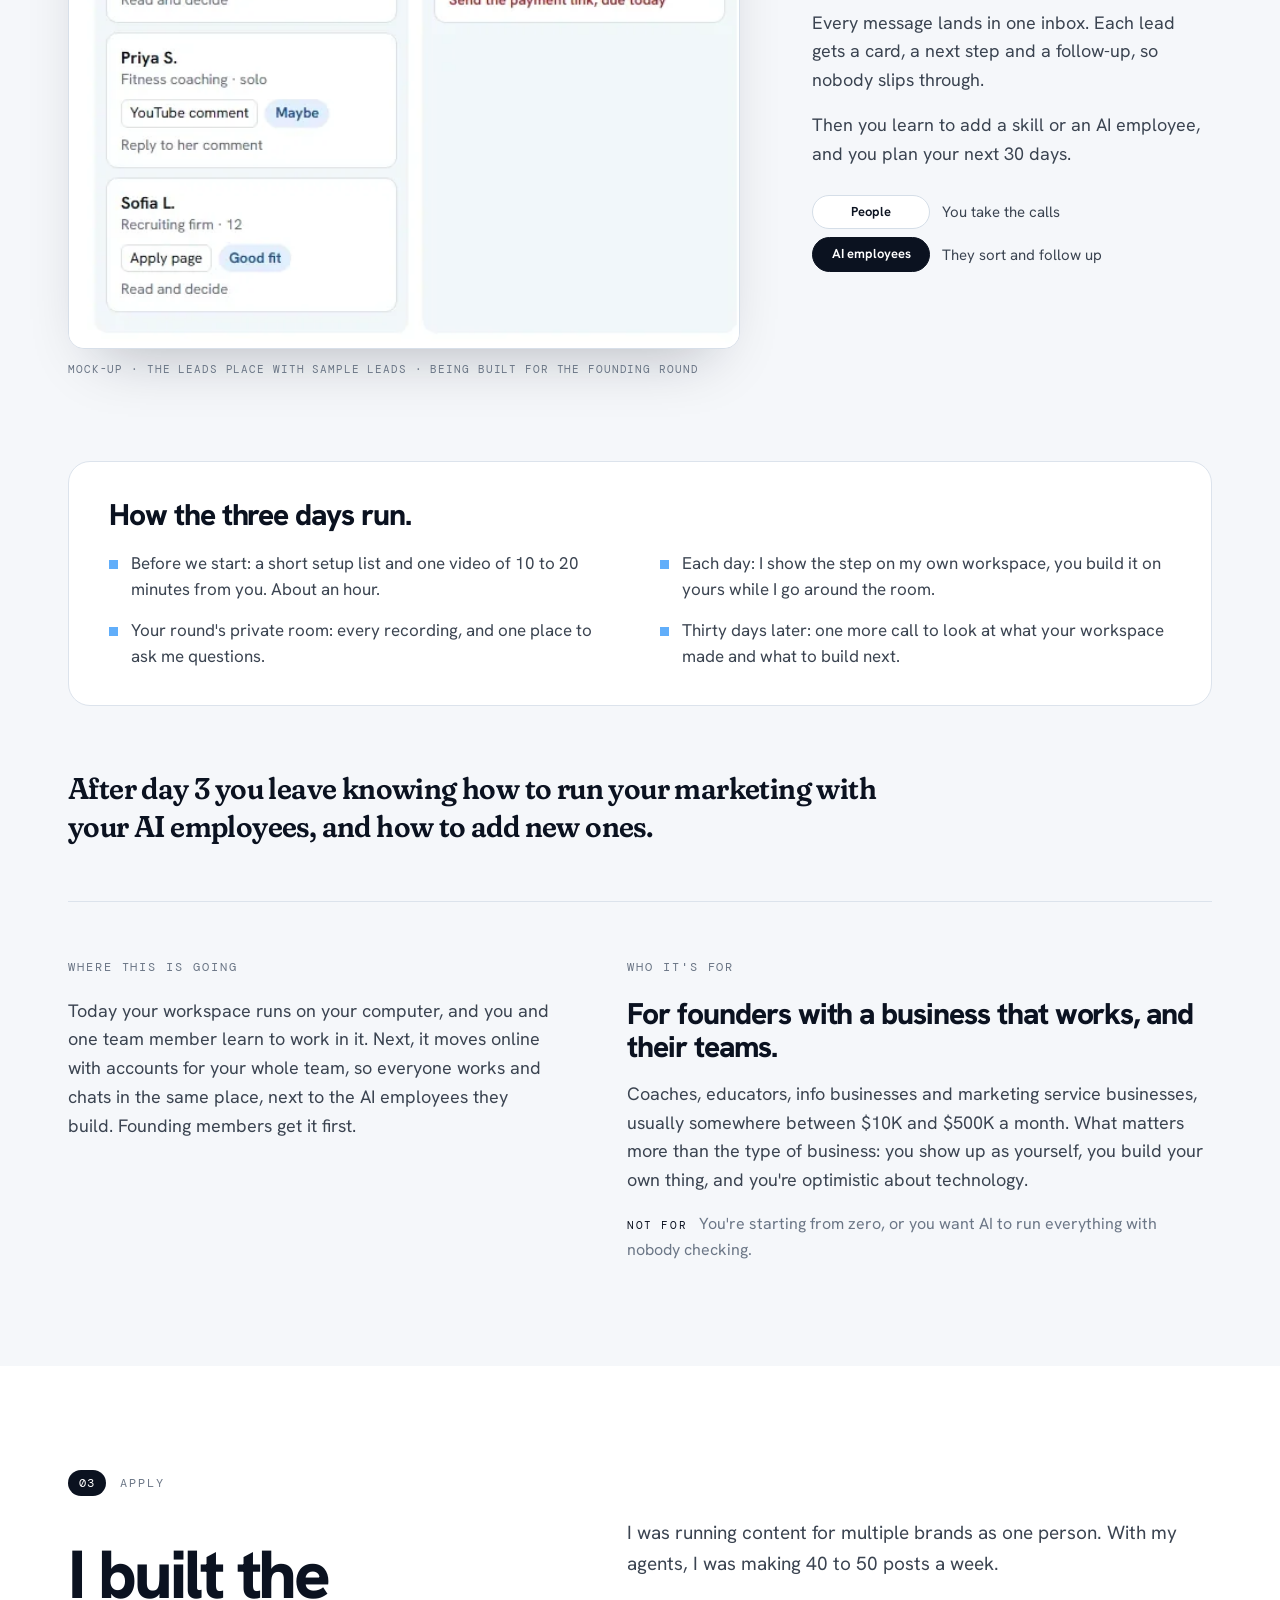
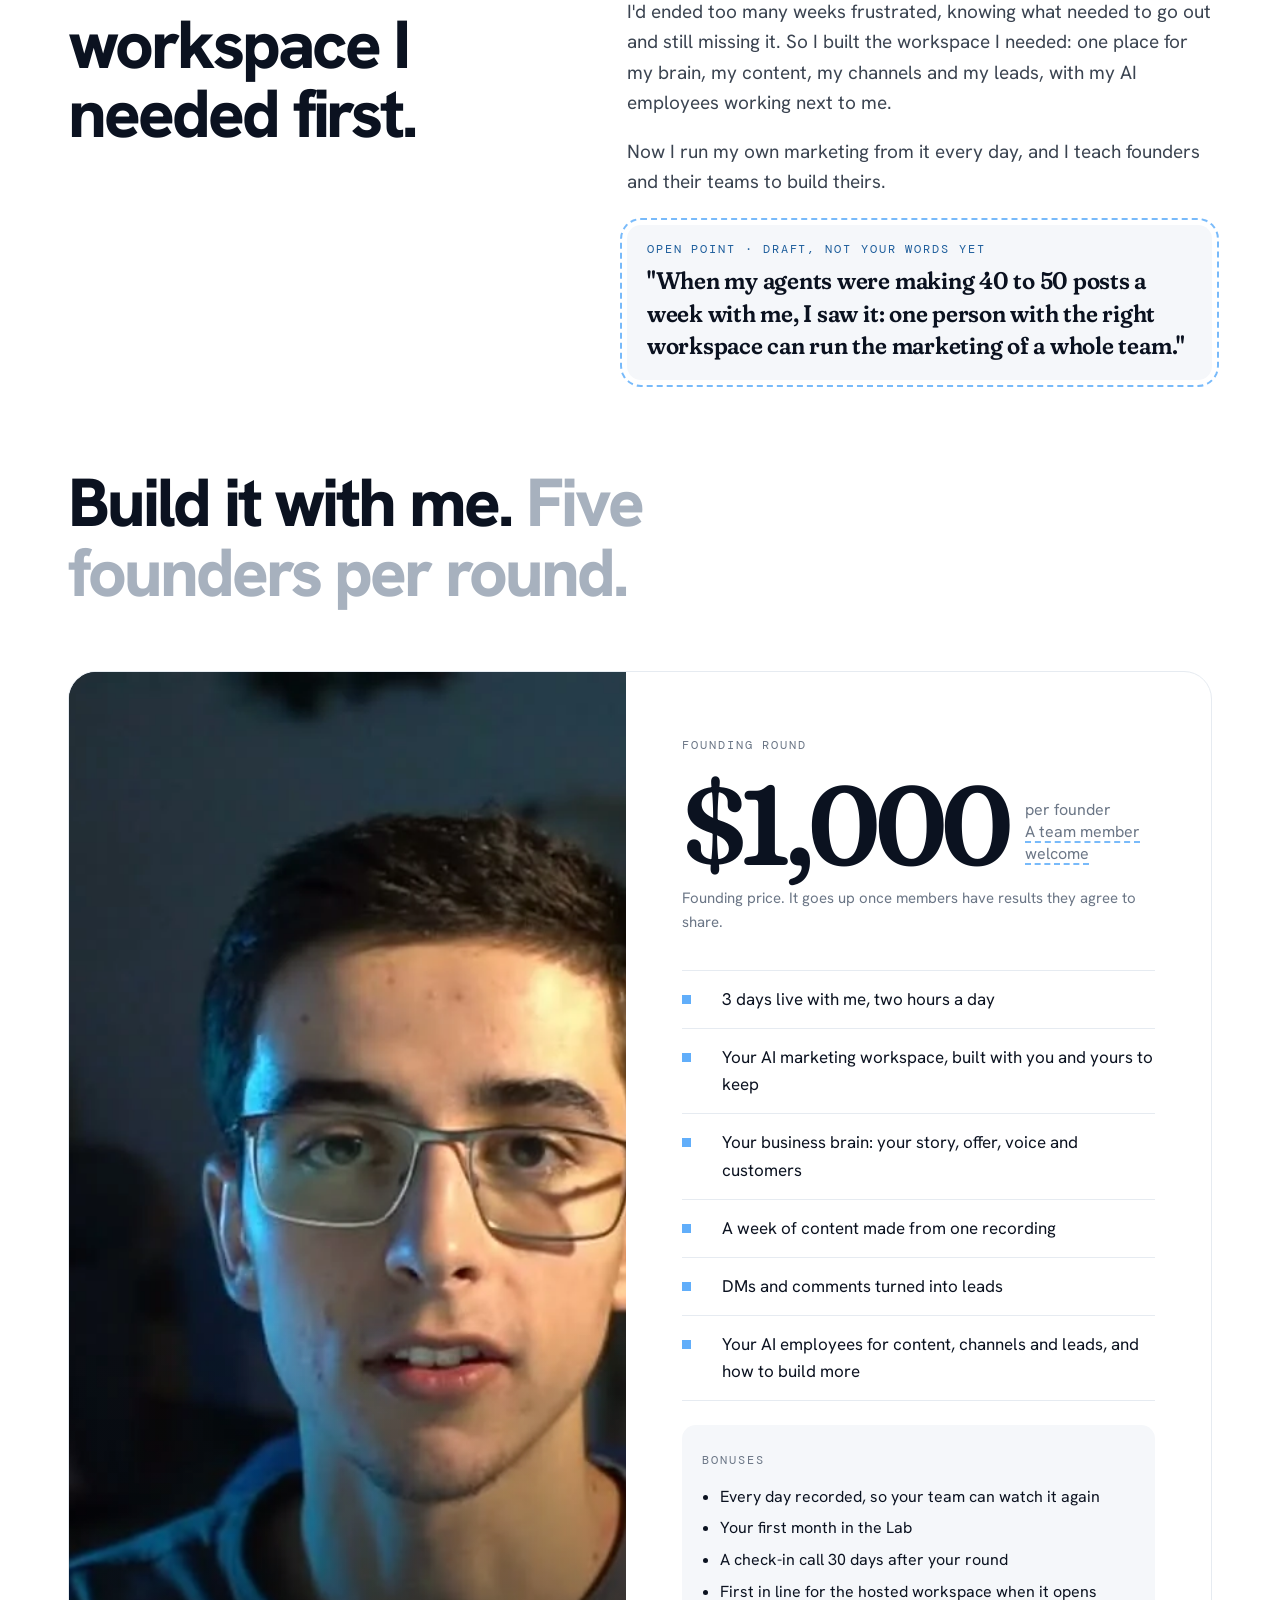
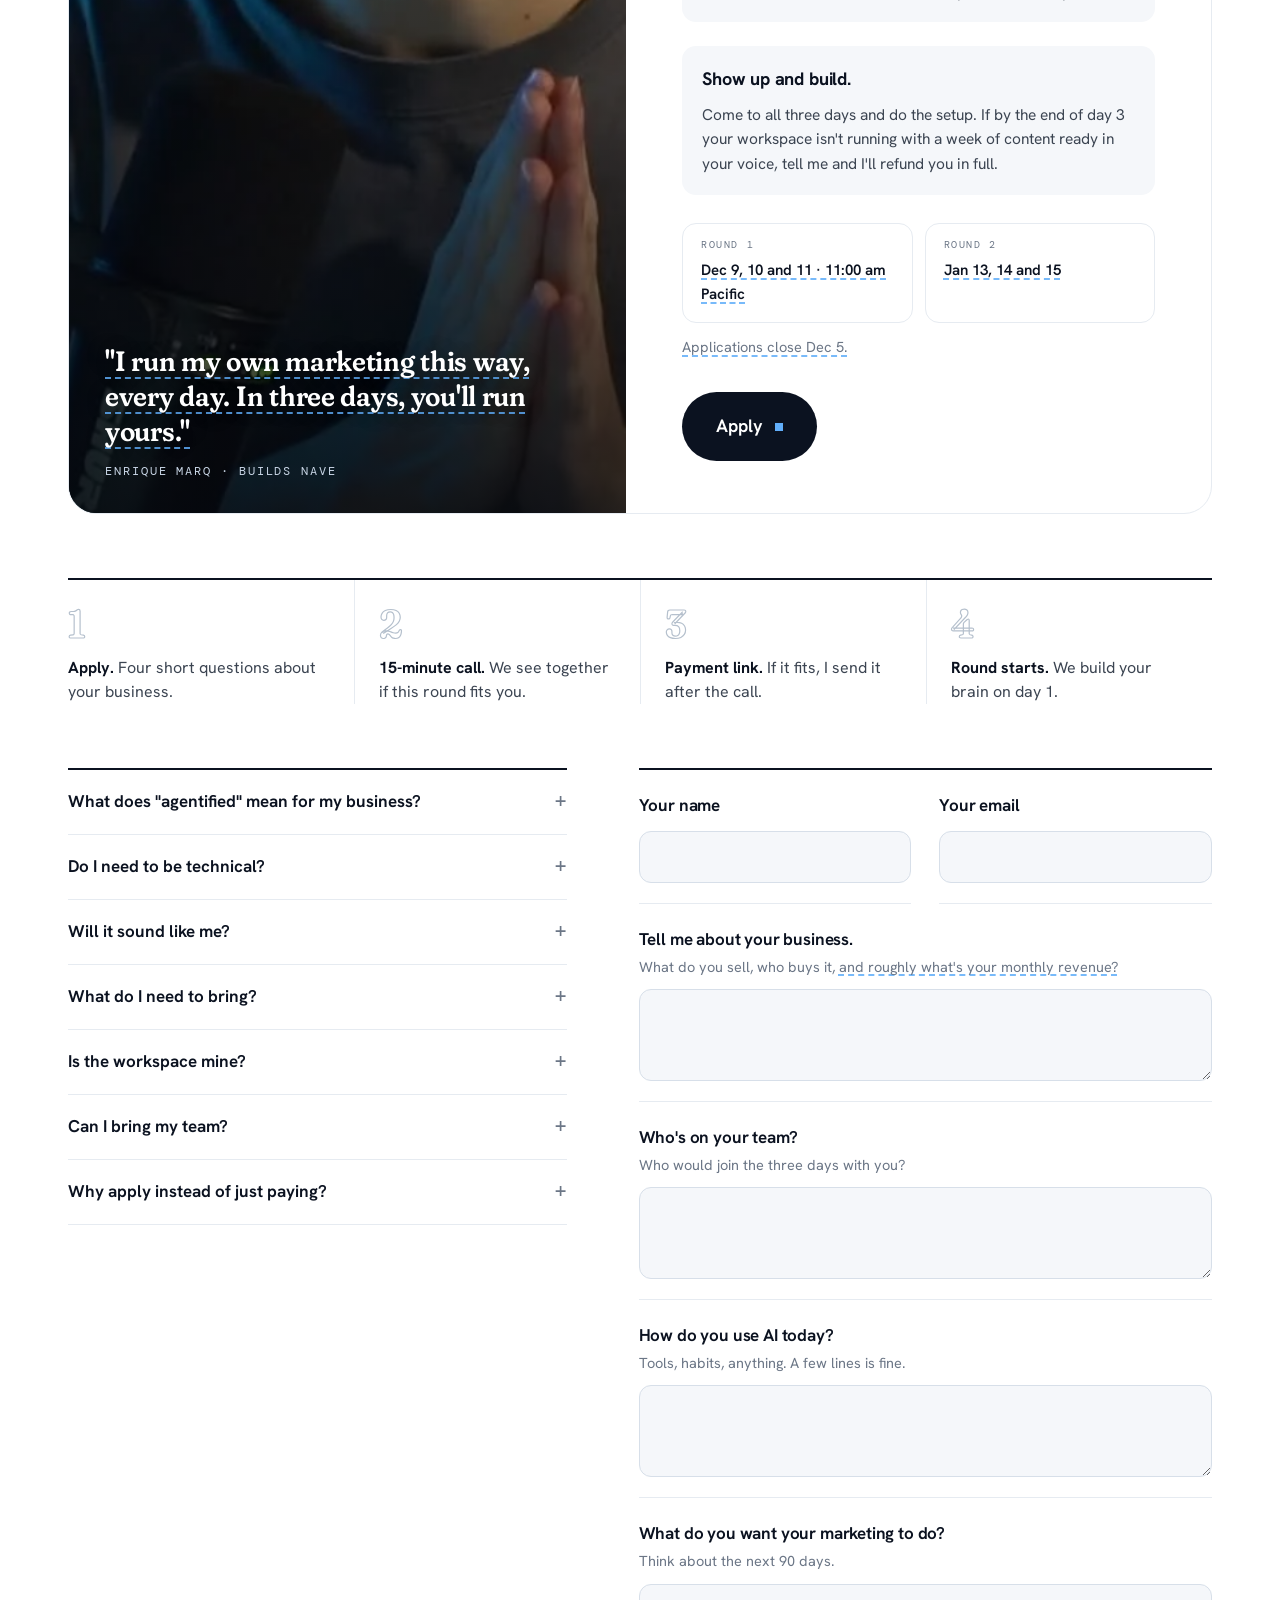
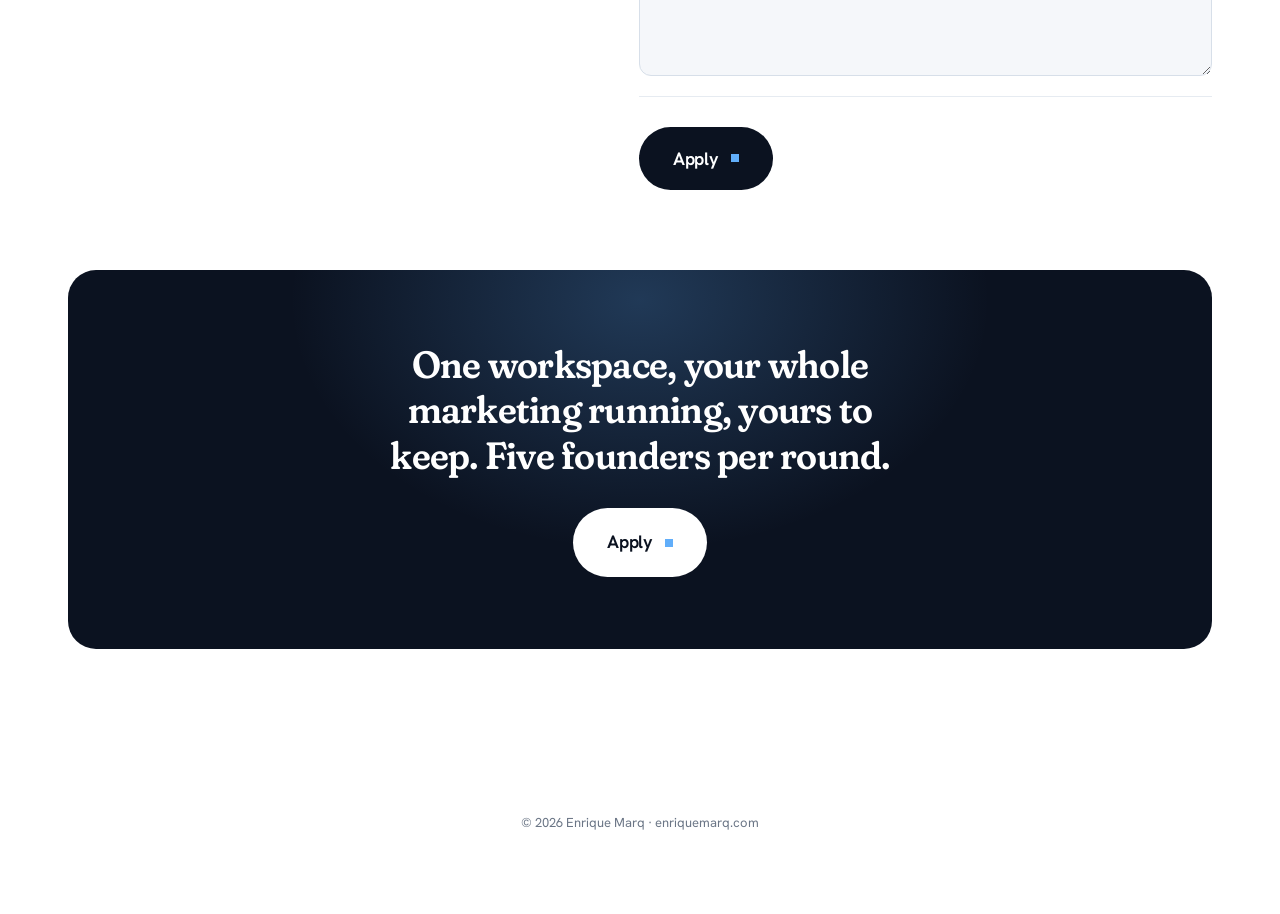
==== commit 70be5c2c: "enriquemarq.com: Agentified Founders v2 (Direction A, 3-day build) at /agentified/, review marks on " ====
--- a/agentified/index.html
+++ b/agentified/index.html
@@ -4,13 +4,13 @@
 <meta charset="utf-8">
 <meta name="viewport" content="width=device-width,initial-scale=1">
 <title>Agentified Founders: Build your AI marketing workspace · Enrique Marq</title>
-<meta name="description" content="Build your AI marketing workspace with Enrique Marq: two weeks, four live sessions, up to five founders. By application.">
+<meta name="description" content="Build your AI marketing workspace with Enrique Marq: a 3-day live build, five founders per round. By application.">
 <meta name="robots" content="noindex">
 <link rel="canonical" href="https://enriquemarq.com/agentified/">
 <meta property="og:type" content="website">
 <meta property="og:url" content="https://enriquemarq.com/agentified/">
 <meta property="og:title" content="Agentified Founders: Build your AI marketing workspace">
-<meta property="og:description" content="Two weeks, four live sessions, up to five founders. By application.">
+<meta property="og:description" content="A 3-day live build, five founders per round. By application.">
 <meta property="og:image" content="https://enriquemarq.com/assets/share.jpg">
 <meta name="twitter:card" content="summary_large_image">
 <meta name="theme-color" content="#FFFFFF">
@@ -18,259 +18,452 @@
 <link rel="icon" type="image/svg+xml" href="/assets/favicon.svg?v=sig2">
 <link rel="apple-touch-icon" href="/assets/apple-touch-icon.png?v=sig2">
 <link rel="preload" href="/assets/fonts/hanken-grotesk-var.woff2" as="font" type="font/woff2" crossorigin>
+<link rel="preload" href="/assets/fonts/fraunces-600.woff2" as="font" type="font/woff2" crossorigin>
 <style>
 @font-face{font-family:"Hanken Grotesk";src:url(/assets/fonts/hanken-grotesk-var.woff2) format("woff2");font-weight:100 900;font-display:swap}
 @font-face{font-family:"DM Mono";src:url(/assets/fonts/dm-mono-400.woff2) format("woff2");font-weight:400;font-display:swap}
-@font-face{font-family:"Patrick Hand";src:url(/assets/fonts/patrick-hand.woff2) format("woff2");font-weight:400;font-display:swap}
-:root{--ink:#0B2447;--dark:#0B1220;--text:#4A5768;--soft:#76839A;--faint:#9DA9B8;--line:#E3EBF4;--wash:#F3F8FE;--blue:#3F8EE6;--deep:#2D72C6;--sky:#7DBDFB;--lab:#61AEFA;
-  --sans:"Hanken Grotesk",system-ui,-apple-system,"Segoe UI",Arial,sans-serif;--mono:"DM Mono",ui-monospace,Consolas,monospace;--hand:"Patrick Hand","Segoe Print",cursive;--bar:60px}
+@font-face{font-family:"Fraunces";src:url(/assets/fonts/fraunces-600.woff2) format("woff2");font-weight:600;font-display:swap}
+:root{--ink:#0B1220;--text:#3B4451;--soft:#6B7686;--line:#E6EBF1;--paper:#F5F7FA;--blue:#61AEFA;--blue-ink:#1E5E9C;
+  --sans:"Hanken Grotesk",system-ui,sans-serif;--mono:"DM Mono",ui-monospace,monospace;--serif:"Fraunces",Georgia,serif}
 *{box-sizing:border-box}
-html{-webkit-text-size-adjust:100%;scroll-behavior:smooth}
-body{margin:0;color:var(--text);font:400 16px/1.7 var(--sans);-webkit-font-smoothing:antialiased;background:#fff;overflow-x:hidden}
-a{color:inherit}img,svg{display:block}p{margin:0}ul,ol{margin:0;padding:0;list-style:none}
-h1,h2,h3{margin:0;font-weight:600;color:var(--ink)}
+html,body{margin:0;background:#fff;color:var(--text);font:400 19px/1.6 var(--sans);-webkit-font-smoothing:antialiased;text-rendering:optimizeLegibility}
+img{display:block;max-width:100%}
+a{color:inherit;text-decoration:none}
+.wrap{max-width:1240px;margin:0 auto;padding:0 48px}
+.label{font:400 12px/1 var(--mono);letter-spacing:.16em;text-transform:uppercase;color:var(--soft)}
+.label b{font-weight:400;color:var(--ink)}
+/* placeholder copy: words still open with Enrique */
+.review{background:var(--ink);color:#C9D3E0;font:400 12px/1 var(--mono);letter-spacing:.06em;text-align:center;padding:10px 16px}
+.review .ph{color:#fff}
+
+/* bar: three steps */
+.bar{position:sticky;top:0;z-index:20;background:rgba(255,255,255,.86);backdrop-filter:blur(14px);-webkit-backdrop-filter:blur(14px);border-bottom:1px solid var(--line)}
+.bar .wrap{display:flex;align-items:center;justify-content:space-between;height:68px}
+.brand{display:flex;align-items:center;gap:12px;font-weight:750;color:var(--ink);font-size:16px;letter-spacing:-.01em}
+.ship{width:30px;height:20px;background:var(--blue);-webkit-mask:url(/assets/voyager-mask.png) center/contain no-repeat;mask:url(/assets/voyager-mask.png) center/contain no-repeat}
+.steps{display:flex;gap:6px}
+.steps a{display:flex;align-items:center;gap:10px;padding:10px 16px;border-radius:999px;font-size:15px;font-weight:550;color:var(--text)}
+.steps a span{font:400 11px/1 var(--mono);color:var(--soft)}
+.steps a.on{color:var(--ink);background:var(--paper)}
+.btn{display:inline-flex;align-items:center;gap:12px;background:var(--ink);color:#fff;border-radius:999px;font-weight:650;letter-spacing:-.005em}
+.btn i{width:8px;height:8px;background:var(--blue);display:block}
+.bar .btn{padding:12px 22px;font-size:15px}
+.btn.big{padding:20px 34px;font-size:18px}
+
+/* hero */
+.hero{padding:52px 0 0;text-align:center;position:relative;overflow:hidden}
+.hero:before{content:"";position:absolute;inset:0;background:
+  linear-gradient(var(--line) 1px,transparent 1px) 0 0/56px 56px,linear-gradient(90deg,var(--line) 1px,transparent 1px) 0 0/56px 56px;
+  -webkit-mask:radial-gradient(70% 60% at 50% 0,#000 0,transparent 75%);mask:radial-gradient(70% 60% at 50% 0,#000 0,transparent 75%);opacity:.7}
+.hero .wrap{position:relative}
+h1{margin:34px auto 0;max-width:1000px;color:var(--ink);font-weight:800;font-size:92px;line-height:.98;letter-spacing:-.05em;text-wrap:balance}
+.ai{white-space:nowrap}
+.i-mark{display:inline-block;width:.29em;height:1.16em;vertical-align:baseline;margin:0 .005em 0 .01em;overflow:visible}
+.sub{text-wrap:balance;max-width:780px;margin:24px auto 0;font-size:21px;line-height:1.5;color:var(--text)}
+.cta{margin-top:30px;display:flex;flex-direction:column;align-items:center;gap:14px}
+.cta small{font-size:14px;color:var(--soft)}
+.facts{margin:18px auto 0;display:flex;justify-content:center;gap:0;font:400 13px/1 var(--mono);letter-spacing:.08em;text-transform:uppercase;color:var(--ink)}
+.facts span{padding:0 22px;border-left:1px solid var(--line)}
+.facts span:first-child{border:0}
+
+/* the stage: real app + him on camera */
+.stage{position:relative;max-width:1180px;margin:46px auto 0}
+.window{border-radius:18px;overflow:hidden;background:#fff;border:1px solid #DCE3EC;box-shadow:0 1px 0 #fff inset,0 40px 80px -30px rgba(11,18,32,.28),0 12px 30px -12px rgba(11,18,32,.12)}
+.window .chrome{height:38px;display:flex;align-items:center;gap:8px;padding:0 16px;border-bottom:1px solid var(--line);background:#FAFBFD}
+.window .chrome i{width:10px;height:10px;border-radius:50%;background:#DDE3EA}
+.window .chrome span{margin-left:14px;font:400 11px/1 var(--mono);letter-spacing:.1em;color:var(--soft);text-transform:uppercase}
+.stage .window img{width:100%}
+.stage .window{height:620px}
+.cam{position:absolute;left:-56px;top:-34px;width:340px;border-radius:20px;overflow:hidden;box-shadow:0 30px 60px -20px rgba(11,18,32,.45);border:4px solid #fff;text-align:left}
+.cam img{width:100%;aspect-ratio:16/10;object-fit:cover;object-position:52% 30%}
+.cam .play{position:absolute;left:18px;bottom:16px;display:flex;align-items:center;gap:10px;color:#fff;font-size:14px;font-weight:600;text-shadow:0 1px 8px rgba(0,0,0,.5)}
+.cam .play b{width:38px;height:38px;border-radius:50%;background:#fff;display:grid;place-items:center}
+.cam .play b:after{content:"";border-left:11px solid var(--ink);border-top:7px solid transparent;border-bottom:7px solid transparent;margin-left:3px}
+.tagr{position:absolute;right:-28px;top:120px;background:#fff;border:1px solid var(--line);border-radius:14px;padding:14px 18px;box-shadow:0 20px 40px -20px rgba(11,18,32,.3);text-align:left;font-size:14px;line-height:1.35;color:var(--ink);font-weight:600}
+.tagr .label{display:block;margin-bottom:6px;font-size:10px}
+.fade{position:absolute;left:0;right:0;bottom:0;height:160px;background:linear-gradient(transparent,#fff)}
+
+/* proof */
+.proof{border-top:1px solid var(--line);border-bottom:1px solid var(--line);margin-top:0;background:#fff;position:relative;z-index:2}
+.proof .wrap{display:grid;grid-template-columns:1.25fr 1fr 1.35fr;gap:0}
+.proof .p{padding:44px 40px;border-left:1px solid var(--line)}
+.proof .p:first-child{border-left:0;padding-left:0}
+.num{font:600 54px/1 var(--serif);letter-spacing:-.03em;color:var(--ink);display:flex;align-items:center;gap:14px}
+.num .to{font:400 22px/1 var(--sans);color:var(--blue)}
+.proof p{margin:14px 0 0;font-size:15px;line-height:1.5;color:var(--soft)}
+.proof .logo{display:inline-flex;align-items:center;gap:8px;font-weight:700;color:var(--ink);font-size:14px;margin-bottom:16px}
+.proof .logo img{width:22px;height:22px;border-radius:5px}
+.thumbs{display:flex;gap:10px;margin-bottom:16px}
+.thumbs figure{margin:0;position:relative;width:33%}
+.thumbs img{border-radius:8px;aspect-ratio:16/9;object-fit:cover}
+.thumbs figcaption{margin-top:7px;font:600 20px/1 var(--serif);color:var(--ink)}
+
+/* sections */
+section.s{padding:140px 0}
+.kicker{display:flex;align-items:center;gap:14px}
+.kicker .n{font:400 12px/1 var(--mono);color:#fff;background:var(--ink);border-radius:999px;padding:7px 11px;letter-spacing:.08em}
+h2{margin:22px 0 0;color:var(--ink);font-weight:800;font-size:68px;line-height:1.02;letter-spacing:-.045em;text-wrap:balance}
+h2 .dim{color:#A7B1BE}
+.lead{font-size:22px;line-height:1.55;max-width:640px;margin:26px 0 0}
+
+/* problem */
+.prob{display:grid;grid-template-columns:1.05fr 1fr;gap:96px;align-items:start}
+.vs{border-top:2px solid var(--ink)}
+.vs .row{display:grid;grid-template-columns:150px 1fr 1fr;gap:24px;padding:24px 0;border-bottom:1px solid var(--line);font-size:17px;line-height:1.45}
+.vs .row .k{font:400 11px/1.6 var(--mono);letter-spacing:.14em;text-transform:uppercase;color:var(--soft);padding-top:3px}
+.vs .row .old{color:#8C96A3}
+.vs .row .new{color:var(--ink);font-weight:600}
+.vs .head{font:400 11px/1 var(--mono);letter-spacing:.14em;text-transform:uppercase;padding:16px 0}
+.vs .head .new{color:var(--blue-ink)}
+.closing{margin-top:34px;font:600 30px/1.25 var(--serif);color:var(--ink);letter-spacing:-.02em}
+
+/* method */
+.method{background:var(--paper)}
+.loop{display:flex;gap:10px;margin-top:40px;align-items:center;font:400 12px/1 var(--mono);letter-spacing:.14em;text-transform:uppercase;color:var(--ink)}
+.loop i{flex:0 0 40px;height:1px;background:var(--ink);position:relative}
+.loop i:after{content:"";position:absolute;right:0;top:-3px;border-left:6px solid var(--ink);border-top:3.5px solid transparent;border-bottom:3.5px solid transparent}
+.loop b{font-weight:400;padding:10px 14px;border:1px solid #C9D3DF;border-radius:999px;background:#fff}
+.part{display:grid;grid-template-columns:400px 1fr;gap:72px;align-items:center;margin-top:110px}
+.part:nth-of-type(even){grid-template-columns:1fr 400px}
+.part:nth-of-type(even) .copy{order:2}
+.part .idx{font:600 120px/.8 var(--serif);color:transparent;-webkit-text-stroke:1.5px #C2CCD8;letter-spacing:-.04em}
+.part h3{margin:26px 0 0;font-size:36px;line-height:1.1;letter-spacing:-.035em;color:var(--ink);font-weight:800}
+.part p{margin:16px 0 0;font-size:18px}
+.part .week{margin-top:22px;display:inline-block}
+.shot{border-radius:16px;overflow:hidden;border:1px solid #D7DFE9;background:#fff;box-shadow:0 30px 60px -30px rgba(11,18,32,.3)}
+.shot img{width:100%}
+.shot.crop{height:480px}
+.shot.crop img{height:100%;object-fit:cover;object-position:0 0}
+.cap{margin-top:12px;font:400 11px/1.5 var(--mono);letter-spacing:.08em;color:var(--soft);text-transform:uppercase}
+
+/* offer */
+.offer{display:grid;grid-template-columns:1fr 1.05fr;gap:0;border:1px solid var(--line);border-radius:28px;overflow:hidden;margin-top:64px}
+.offer .him{position:relative;min-height:760px;background:#0B1220}
+.offer .him img{position:absolute;inset:0;width:100%;height:100%;object-fit:cover;object-position:46% 30%}
+.offer .him .q{position:absolute;left:36px;right:36px;bottom:36px;color:#fff}
+.offer .him .q p{margin:0;font:600 28px/1.25 var(--serif);letter-spacing:-.01em;text-shadow:0 2px 20px rgba(0,0,0,.4)}
+.offer .him .q .label{color:#C9D6E6;margin-top:16px;display:block}
+.offer .him:after{content:"";position:absolute;inset:0;background:linear-gradient(180deg,transparent 45%,rgba(5,8,14,.85))}
+.offer .him .q{z-index:2}
+.offer .deal{padding:56px 56px 52px}
+.price{display:flex;align-items:flex-end;gap:18px;margin-top:18px}
+.price .amt{font:600 112px/.85 var(--serif);letter-spacing:-.05em;color:var(--ink)}
+.price .per{font-size:16px;line-height:1.4;color:var(--soft);padding-bottom:6px}
+.incl{list-style:none;margin:36px 0 0;padding:0;border-top:1px solid var(--line)}
+.incl li{display:grid;grid-template-columns:28px 1fr;gap:12px;padding:15px 0;border-bottom:1px solid var(--line);font-size:17px;color:var(--ink)}
+.incl li:before{content:"";width:9px;height:9px;background:var(--blue);margin-top:9px}
+.rounds{display:grid;grid-template-columns:1fr 1fr;gap:12px;margin-top:28px}
+.rounds div{border:1px solid var(--line);border-radius:14px;padding:16px 18px;font-size:15px;color:var(--ink);font-weight:600}
+.rounds .label{display:block;margin-bottom:8px;font-size:10px}
+.deal .cta{align-items:flex-start;margin-top:34px}
+.path{display:flex;gap:8px;margin-top:22px;flex-wrap:wrap;font:400 12px/1 var(--mono);letter-spacing:.06em;color:var(--soft)}
+.path span{padding:8px 0}
+.path span:not(:last-child):after{content:"→";margin-left:8px;color:#B8C2CE}
+footer{padding:60px 0 80px;text-align:center;font-size:13px;color:var(--soft)}
+
+/* phone */
+@media (max-width:760px){
+  html,body{font-size:17px}
+  .wrap{padding:0 22px}
+  .review{font-size:10.5px;line-height:1.4}
+  .bar .wrap{height:58px}
+  .brand .t{display:none}
+  .steps{gap:2px}
+  .steps a{padding:8px 9px;font-size:13px;gap:5px}
+  .steps a.apply-step{display:none}
+  .bar .btn{padding:10px 16px;font-size:14px}
+  .hero{padding:52px 0 0}
+  h1{font-size:50px;line-height:1;letter-spacing:-.05em}
+  .sub{font-size:18px;margin-top:22px}
+  .cta{margin-top:30px}
+  .btn.big{padding:18px 30px;font-size:17px}
+  .facts{flex-wrap:wrap;gap:10px 0;font-size:11px}
+  .facts span{padding:0 12px}
+  .stage{margin-top:44px}
+  .stage .window{height:300px}
+  .window .chrome{height:28px}
+  .cam{position:relative;left:auto;bottom:auto;width:auto;margin:-70px 18px 0;border-width:3px}
+  .tagr{display:none}
+  .fade{display:none}
+  .proof .wrap{grid-template-columns:1fr}
+  .proof .p{padding:30px 0;border-left:0;border-top:1px solid var(--line)}
+  .proof .p:first-child{border-top:0}
+  .num{font-size:42px}
+  section.s{padding:84px 0}
+  h2{font-size:40px}
+  .lead{font-size:18px}
+  .prob{grid-template-columns:1fr;gap:44px}
+  .vs .row{grid-template-columns:1fr 1fr;gap:6px 16px;font-size:15px}
+  .vs .row .k{grid-column:1/-1}
+  .vs .head span:first-child{display:none}
+  .closing{font-size:24px}
+  .loop{flex-wrap:wrap;gap:8px;font-size:10.5px}
+  .loop i{flex-basis:16px}
+  .part,.part:nth-of-type(even){grid-template-columns:1fr;gap:28px;margin-top:70px}
+  .part:nth-of-type(even) .copy{order:0}
+  .part .idx{font-size:80px}
+  .part h3{font-size:28px}
+  .shot.crop{height:300px}
+  .offer{grid-template-columns:1fr;border-radius:22px}
+  .offer .him{min-height:440px}
+  .offer .him .q p{font-size:22px}
+  .offer .deal{padding:34px 24px}
+  .price .amt{font-size:84px}
+  .rounds{grid-template-columns:1fr}
+}
+
+/* ownership */
+.own{margin-top:120px}
+.own-in{background:var(--ink);color:#C5CFDB;border-radius:28px;padding:80px 72px;display:grid;grid-template-columns:.95fr 1.25fr;gap:56px;align-items:center;position:relative;overflow:hidden}
+.own-in:before{content:"";position:absolute;right:-200px;top:-200px;width:700px;height:700px;background:radial-gradient(closest-side,rgba(97,174,250,.22),transparent);pointer-events:none}
+.own h2{color:#fff;font-size:54px}
+.own h2 .blue{color:var(--blue)}
+.own .label{color:#8FA0B5}
+.own .lead{color:#C5CFDB;font-size:20px}
+.honest{margin:22px 0 0;font-size:14px;color:#8FA0B5}
+.own-viz{display:grid;grid-template-columns:150px 40px 1fr;align-items:center;position:relative}
+.rent{display:flex;flex-direction:column;gap:7px}
+.rent .before,.converge .before{font:400 10px/1 var(--mono);letter-spacing:.16em;text-transform:uppercase;color:#56637A;font-style:normal;margin-bottom:4px}
+.rent span{font:400 11px/1 var(--mono);letter-spacing:.06em;color:#5F6C80;border:1px dashed #2E394B;border-radius:9px;padding:8px 10px;display:flex;justify-content:space-between}
+.rent span:after{content:"$/mo";color:#4F5C70}
+.own-viz .arrow{height:2px;background:var(--blue);margin:0 8px;position:relative}
+.own-viz .arrow:after{content:"";position:absolute;right:-2px;top:-5px;border-left:9px solid var(--blue);border-top:6px solid transparent;border-bottom:6px solid transparent}
+.mine{position:relative}
+.mine .window{border-color:#2A3446;box-shadow:0 0 0 1px rgba(97,174,250,.35),0 30px 80px -20px rgba(97,174,250,.45)}
+.mine .badge{position:absolute;top:-14px;right:-10px;background:var(--blue);color:var(--ink);font:400 12px/1 var(--mono);letter-spacing:.12em;text-transform:uppercase;padding:9px 12px;border-radius:999px}
+.who{margin-top:26px;display:grid;gap:8px;font-size:15px;color:var(--text)}
+.who div{display:flex;align-items:center;gap:12px}
+.who b{flex:0 0 118px;text-align:center;color:var(--ink);font-weight:650;font-size:13px;background:#fff;border:1px solid #D5DEE8;border-radius:999px;padding:6px 0}
+.who b.ai-e{background:var(--ink);color:#fff;border-color:var(--ink)}
+.part .label{display:block;margin-top:24px}
+.soon{font-style:normal;margin-left:10px;color:var(--blue-ink);background:#E3F0FE;border-radius:999px;padding:5px 9px;font-size:10px}
+.part h3{margin-top:12px}
+.steps em{font-style:normal}.steps .s{display:none}
+@media (max-width:760px){
+  .steps .l{display:none}.steps .s{display:inline}
+  .hero{padding-top:34px}
+  .hero > .wrap > .label{font-size:10px;letter-spacing:.12em}
+  h1{margin-top:26px;font-size:46px}
+  .sub{font-size:17px}
+  .window .chrome span{display:none}
+  .facts span{border:0}
+  .stage{margin-top:34px}
+  .price{flex-direction:column;align-items:flex-start;gap:10px}
+  .price .per br{display:none}
+  .own{margin-top:70px;padding:0}
+  .own-in{border-radius:0;padding:56px 22px;grid-template-columns:1fr;gap:40px}
+  .own h2{font-size:38px}
+  .own-viz{grid-template-columns:1fr;gap:18px}
+  .rent{flex-direction:row;flex-wrap:wrap}
+  .rent span{font-size:10.5px;padding:8px 9px}
+  .rent span:after{display:none}
+  .own-viz .arrow{width:2px;height:28px;margin:0 auto}
+  .own-viz .arrow:after{right:-5px;top:auto;bottom:-6px;border-left:6px solid transparent;border-right:6px solid transparent;border-top:9px solid var(--blue);border-bottom:0}
+  .who{font-size:13px}
+}
+/* ---- site build additions (v2): review marks, the form, the thank-you ---- */
+.sr{position:absolute;width:1px;height:1px;overflow:hidden;clip:rect(0 0 0 0);white-space:nowrap}
+.skip{position:absolute;left:-999px;top:8px;background:var(--ink);color:#fff;padding:10px 14px;border-radius:10px;z-index:30}.skip:focus{left:8px}
 :focus-visible{outline:2px solid var(--blue);outline-offset:3px;border-radius:8px}
-.skip{position:absolute;left:-999px;top:8px;background:var(--ink);color:#fff;padding:10px 14px;border-radius:10px;z-index:20}.skip:focus{left:8px}
-.mono{font-family:var(--mono);font-size:12px;letter-spacing:.08em;text-transform:uppercase}
-.wrap{max-width:760px;margin:0 auto;padding:0 24px}
-section[id],.thanks{scroll-margin-top:calc(var(--bar) + 12px)}
-
-/* review build: a quiet band, and placeholder lines underlined so nothing unfinished passes as final */
-.review{background:#FFF8E1;color:#6B5200;font:400 12.5px/1.5 var(--mono);text-align:center;padding:8px 16px;border-bottom:1px solid #F3E3A8}
-.is-review .ph{text-decoration:underline dashed #E0B400 1.5px;text-underline-offset:4px}
-
-/* the bar: his name on the left, the three steps on the right; it stays at the top */
-.bar{position:sticky;top:0;z-index:10;background:rgba(255,255,255,.86);-webkit-backdrop-filter:blur(14px);backdrop-filter:blur(14px);border-bottom:1px solid transparent;transition:border-color .2s}
-.bar.lined{border-bottom-color:var(--line)}
-.bar-in{max-width:1040px;margin:0 auto;height:var(--bar);padding:0 20px;display:flex;align-items:center;justify-content:space-between;gap:16px}
-.who{display:flex;align-items:center;gap:10px;text-decoration:none;color:var(--dark);font-weight:650;font-size:15px;white-space:nowrap}
-.who img{width:32px;height:32px;border-radius:50%;object-fit:cover;box-shadow:0 0 0 2px #fff,0 0 0 3px var(--line)}
-.steps{display:flex;align-items:center;gap:4px;padding:4px;border-radius:14px;background:var(--wash);box-shadow:inset 0 0 0 1px var(--line)}
-.steps a{display:flex;align-items:center;gap:8px;height:38px;padding:0 14px;border-radius:10px;text-decoration:none;font-size:14px;font-weight:600;color:var(--soft);white-space:nowrap;transition:background .15s,color .15s}
-.steps a b{display:grid;place-items:center;width:20px;height:20px;border-radius:50%;font:500 11px/1 var(--mono);background:#fff;color:var(--soft);box-shadow:inset 0 0 0 1px var(--line)}
-.steps a:hover{color:var(--ink)}
-.steps a.on{background:#fff;color:var(--ink);box-shadow:0 1px 0 var(--line),0 6px 14px -10px rgba(11,36,71,.5)}
-.steps a.on b{background:var(--lab);color:#fff;box-shadow:none}
-.steps a.go{background:var(--ink);color:#fff}
-.steps a.go b{background:rgba(255,255,255,.18);color:#fff;box-shadow:none}
-.steps a.go.on{background:#12315c}
-
-/* hero, in his banner's look: white grid, his blue from both sides */
-.hero{position:relative;padding:76px 0 64px;text-align:center;overflow:hidden}
-.hero::before{content:"";position:absolute;inset:0;z-index:-1;pointer-events:none;
-  background:radial-gradient(ellipse 560px 380px at 50% 46%,rgba(255,255,255,.97),rgba(255,255,255,0) 100%),
-  linear-gradient(90deg,rgba(125,189,251,.5) 0%,rgba(172,216,247,.22) 14%,rgba(255,255,255,0) 32%,rgba(255,255,255,0) 68%,rgba(172,216,247,.22) 86%,rgba(125,189,251,.5) 100%),
-  linear-gradient(rgba(11,18,32,.055) 1px,transparent 1px) 0 -10px/56px 56px,linear-gradient(90deg,rgba(11,18,32,.055) 1px,transparent 1px) -6px 0/56px 56px;
-  -webkit-mask-image:linear-gradient(180deg,#000 60%,transparent 100%);mask-image:linear-gradient(180deg,#000 60%,transparent 100%)}
-.kick{display:inline-flex;align-items:center;gap:8px;padding:6px 12px 6px 8px;border-radius:999px;background:rgba(255,255,255,.85);box-shadow:0 0 0 1px var(--line);color:var(--soft)}
-.kick .v{width:22px;height:15px;background:var(--lab);-webkit-mask:url(/assets/voyager-mask.png) center/contain no-repeat;mask:url(/assets/voyager-mask.png) center/contain no-repeat}
-.kick strong{color:var(--ink);font-weight:400}
-h1{margin:22px auto 0;max-width:660px;font-size:56px;font-weight:850;line-height:1.08;letter-spacing:-.045em;color:var(--dark);text-wrap:balance}
-h1 .b{background:linear-gradient(180deg,#6DB0F6,#3580DA);-webkit-background-clip:text;background-clip:text;color:transparent}
-.sub{margin:20px auto 0;max-width:560px;font-size:18.5px;line-height:1.6;color:#3A4450;text-wrap:pretty}
-.facts{display:flex;flex-wrap:wrap;justify-content:center;gap:8px;margin-top:26px}
-.facts li{padding:7px 13px;border-radius:999px;background:#fff;box-shadow:0 0 0 1px var(--line);font-size:14px;font-weight:600;color:var(--ink)}
-.acts{display:flex;flex-wrap:wrap;align-items:center;justify-content:center;gap:10px;margin-top:30px}
-.btn{display:inline-flex;align-items:center;justify-content:center;gap:9px;height:50px;padding:0 24px;border:0;border-radius:14px;font:600 16px/1 var(--sans);text-decoration:none;cursor:pointer;transition:background .15s,box-shadow .15s,transform .15s}
-.btn-main{background:var(--ink);color:#fff;box-shadow:0 12px 26px -12px rgba(11,36,71,.7)}
-.btn-main:hover{background:#12315c;transform:translateY(-1px)}
-.btn-main svg{width:16px;height:16px;fill:none;stroke:currentColor;stroke-width:2;stroke-linecap:round;stroke-linejoin:round}
-.btn-glass{color:var(--ink);background:rgba(255,255,255,.75);box-shadow:0 0 0 1px var(--line),0 8px 20px -14px rgba(11,36,71,.4)}
-.btn-glass:hover{background:#fff;transform:translateY(-1px)}
-.calm{margin-top:16px;font-size:14px;color:var(--soft)}
-
-/* sections */
-.part{padding:72px 0 8px}
-.part+.part{border-top:1px solid var(--line);margin-top:56px}
-.label{display:flex;align-items:center;gap:10px;color:var(--faint)}
-.label b{display:grid;place-items:center;width:24px;height:24px;border-radius:50%;background:var(--wash);box-shadow:inset 0 0 0 1px var(--line);color:var(--deep);font:500 12px/1 var(--mono)}
-h2{margin-top:14px;font-size:38px;font-weight:850;line-height:1.15;letter-spacing:-.035em;color:var(--dark);text-wrap:balance}
-.lead{margin-top:14px;max-width:620px;font-size:17.5px;line-height:1.65;color:#3A4450}
-h3.sub-h{margin-top:48px;font-size:21px;font-weight:750;letter-spacing:-.02em;color:var(--dark)}
-
-.pains{display:grid;gap:10px;margin-top:22px}
-.pains li{position:relative;padding:16px 18px 16px 50px;border-radius:14px;background:var(--wash);box-shadow:inset 0 0 0 1px var(--line);font-size:16px;line-height:1.55;color:#3A4450}
-.pains li::before{content:"";position:absolute;left:18px;top:21px;width:16px;height:16px;border-radius:50%;box-shadow:inset 0 0 0 1.5px var(--faint)}
-.turn{margin-top:22px;font:400 23px/1.3 var(--hand);color:var(--dark);transform:rotate(-1deg)}
-
-.gets{display:grid;grid-template-columns:repeat(3,1fr);gap:12px;margin-top:22px}
-.get{padding:22px 20px 20px;border:1px solid var(--line);border-radius:18px;background:#fff}
-.get.main{border-color:#CFE3F8;background:linear-gradient(180deg,#F3F9FF,#fff)}
-.get i{display:grid;place-items:center;width:42px;height:42px;border-radius:12px;background:#DCEEFF;box-shadow:inset 0 0 0 1.5px var(--ink),2px 2px 0 var(--ink),3.5px 3.5px 0 var(--blue)}
-.get i svg{width:22px;height:22px;fill:var(--sky);stroke:var(--ink);stroke-width:1.4;stroke-linejoin:round;stroke-linecap:round}
-.get h4{margin:16px 0 0;font-size:17px;line-height:1.35;font-weight:750;letter-spacing:-.01em;color:var(--dark)}
-.get p{margin-top:8px;font-size:15px;line-height:1.6}
-.feel{margin-top:22px;padding:20px 22px;border-radius:16px;border:1px dashed #C9DDF3;font-size:16.5px;line-height:1.6;color:#3A4450}
-.feel b{color:var(--ink)}
-
-/* the two weeks */
-.weeks{display:grid;grid-template-columns:1fr 1fr;gap:12px;margin-top:24px}
-.week{padding:18px;border-radius:18px;background:var(--wash);box-shadow:inset 0 0 0 1px var(--line)}
-.week>span{display:block;padding:0 4px 10px;color:var(--soft)}
-.sess+.sess{margin-top:10px}
-.sess{padding:16px 16px 15px;border-radius:13px;background:#fff;box-shadow:0 0 0 1px var(--line)}
-.sess small{display:block;font:400 11px/1.4 var(--mono);letter-spacing:.08em;text-transform:uppercase;color:var(--deep)}
-.sess h4{margin:6px 0 0;font-size:16.5px;line-height:1.35;font-weight:750;color:var(--dark)}
-.sess p{margin-top:6px;font-size:14.5px;line-height:1.55}
-.fmt{display:flex;flex-wrap:wrap;gap:8px 18px;margin-top:16px;font-size:14.5px;color:var(--soft)}
-.fmt span{display:inline-flex;align-items:center;gap:7px}
-.fmt span::before{content:"";width:6px;height:6px;border-radius:50%;background:var(--lab)}
-
-.fit{display:grid;grid-template-columns:1fr 1fr;gap:12px;margin-top:22px}
-.fit>div{padding:20px;border-radius:16px;border:1px solid var(--line)}
-.fit>div.yes{border-color:#CFE3F8;background:linear-gradient(180deg,#F3F9FF,#fff)}
-.fit h4{margin:0;font-size:15px;font-weight:750;color:var(--dark)}
-.fit li{position:relative;margin-top:10px;padding-left:24px;font-size:15px;line-height:1.55}
-.fit li::before{position:absolute;left:0;top:0;font-weight:700}
-.fit .yes li::before{content:"✓";color:var(--deep)}
-.fit .no li::before{content:"–";color:var(--faint)}
-
-.me{display:grid;grid-template-columns:120px 1fr;gap:24px;align-items:start;margin-top:22px}
-.me img{width:120px;height:120px;border-radius:24px;object-fit:cover;box-shadow:0 0 0 4px #fff,0 0 0 5px var(--line),0 16px 30px -18px rgba(11,36,71,.55)}
-.me p+p{margin-top:12px}
-.me b{color:var(--ink);font-weight:650}
-.proof{display:grid;grid-template-columns:repeat(3,1fr);gap:10px;margin-top:20px}
-.proof li{padding:16px;border-radius:14px;background:#fff;box-shadow:0 0 0 1px var(--line)}
-.proof strong{display:block;font-size:22px;font-weight:850;letter-spacing:-.03em;color:var(--dark);line-height:1.2}
-.proof span{display:block;margin-top:4px;font-size:13.5px;line-height:1.45;color:var(--soft)}
-
-.price{position:relative;margin-top:22px;padding:30px 28px 28px;border-radius:24px;border:1px solid #CFE3F8;overflow:hidden;
-  background:radial-gradient(ellipse 70% 80% at 50% 40%,rgba(255,255,255,.97),rgba(255,255,255,0)),
-  linear-gradient(90deg,rgba(125,189,251,.42),rgba(172,216,247,.15) 24%,rgba(255,255,255,0) 42%,rgba(255,255,255,0) 58%,rgba(172,216,247,.15) 76%,rgba(125,189,251,.42)),
-  linear-gradient(rgba(11,18,32,.05) 1px,transparent 1px) 0 0/28px 28px,linear-gradient(90deg,rgba(11,18,32,.05) 1px,transparent 1px) 0 0/28px 28px,#fff;
-  box-shadow:0 30px 60px -44px rgba(28,78,142,.6)}
-.price-top{display:flex;flex-wrap:wrap;align-items:flex-end;justify-content:space-between;gap:12px}
-.amount{font-size:52px;font-weight:850;letter-spacing:-.045em;line-height:1;color:var(--dark)}
-.amount small{margin-left:6px;font-size:16px;font-weight:600;letter-spacing:0;color:var(--soft)}
-.seats{padding:7px 12px;border-radius:999px;background:#fff;box-shadow:0 0 0 1px var(--line);font-size:14px;font-weight:600;color:var(--ink)}
-.incl{display:grid;gap:9px;margin-top:22px}
-.incl li{position:relative;padding-left:28px;font-size:15.5px;line-height:1.5;color:#3A4450}
-.incl li::before{content:"";position:absolute;left:0;top:3px;width:18px;height:18px;border-radius:6px;background:#DCEEFF url("data:image/svg+xml,%3Csvg xmlns='http://www.w3.org/2000/svg' viewBox='0 0 16 16'%3E%3Cpath d='M4 8.3l2.6 2.5L12 5.4' fill='none' stroke='%230B2447' stroke-width='1.8' stroke-linecap='round' stroke-linejoin='round'/%3E%3C/svg%3E") center/14px no-repeat;box-shadow:inset 0 0 0 1px #BCD9F5}
-.rounds{display:grid;grid-template-columns:1fr 1fr;gap:10px;margin-top:22px}
-.rounds li{padding:13px 15px;border-radius:13px;background:rgba(255,255,255,.9);box-shadow:0 0 0 1px var(--line)}
-.rounds small{display:block;font:400 11px/1.4 var(--mono);letter-spacing:.08em;text-transform:uppercase;color:var(--faint)}
-.rounds b{display:block;margin-top:3px;font-size:15.5px;color:var(--dark)}
-.price .acts{justify-content:flex-start;margin-top:24px}
-
-.faq{margin-top:20px;border-top:1px solid var(--line)}
-.faq details{border-bottom:1px solid var(--line)}
-.faq summary{display:flex;align-items:center;justify-content:space-between;gap:16px;min-height:60px;padding:14px 0;cursor:pointer;list-style:none;font-size:16.5px;font-weight:650;color:var(--dark)}
-.faq summary::-webkit-details-marker{display:none}
-.faq summary::after{content:"";flex:none;width:12px;height:12px;border-right:2px solid var(--soft);border-bottom:2px solid var(--soft);transform:rotate(45deg) translate(-3px,-3px);transition:transform .2s}
-.faq details[open] summary::after{transform:rotate(225deg) translate(-3px,-3px)}
-.faq details p{padding:0 0 18px;font-size:15.5px;line-height:1.65}
-
-/* apply */
-.path{display:grid;grid-template-columns:repeat(4,1fr);gap:8px;margin-top:22px;counter-reset:p}
-.path li{position:relative;padding:14px 14px 13px;border-radius:13px;background:var(--wash);box-shadow:inset 0 0 0 1px var(--line);font-size:14px;line-height:1.4;color:var(--ink);font-weight:600}
-.path li small{display:block;margin-bottom:4px;font:400 11px/1.3 var(--mono);letter-spacing:.08em;text-transform:uppercase;color:var(--faint)}
-.path li.here{background:#fff;box-shadow:0 0 0 1.5px var(--lab),0 10px 22px -16px rgba(63,142,230,.7)}
-.path li.here small{color:var(--deep)}
-.form{margin-top:24px;padding:28px;border-radius:24px;background:#fff;border:1px solid var(--line);box-shadow:0 30px 60px -48px rgba(11,36,71,.55)}
-.row{display:grid;grid-template-columns:1fr 1fr;gap:14px}
-.field{display:block;margin-top:18px}
-.row .field{margin-top:0}
-.field>span{display:block;font-size:15px;font-weight:650;color:var(--dark)}
-.field>small{display:block;margin-top:2px;font-size:13.5px;line-height:1.45;color:var(--soft)}
-.field input,.field textarea{display:block;width:100%;margin-top:8px;padding:13px 14px;border:1px solid #D6E2EF;border-radius:12px;background:#FBFDFF;font:400 16px/1.5 var(--sans);color:var(--dark);transition:border-color .15s,box-shadow .15s,background .15s}
-.field textarea{min-height:96px;resize:vertical}
-.field input:focus,.field textarea:focus{outline:none;border-color:var(--lab);background:#fff;box-shadow:0 0 0 4px rgba(97,174,250,.18)}
+html{scroll-behavior:smooth}
+section[id],#apply-form,.thanks{scroll-margin-top:84px}
+.ph{text-decoration:none}
+.is-review .ph{text-decoration:underline dashed rgba(97,174,250,.85) 1.5px;text-underline-offset:.22em;text-decoration-skip-ink:none}
+.is-review .ph-box{outline:2px dashed rgba(97,174,250,.85);outline-offset:5px}
+.cam .play{pointer-events:none}
+.bar .btn i,.btn i{flex:none}
+.offer .deal .cta .btn,.form .btn{border:0;cursor:pointer;font-family:var(--sans)}
+/* the form, in the page's editorial look: ruled fields, no boxes for the sake of boxes */
+.apply-wrap{display:grid;grid-template-columns:.8fr 1.2fr;gap:72px;margin-top:110px;align-items:start}
+.apply-wrap h3{margin:14px 0 0;font-size:40px;line-height:1.05;letter-spacing:-.04em;color:var(--ink);font-weight:800}
+.apply-wrap .side p{margin:16px 0 0;font-size:17px}
+.apply-wrap .side .path{margin-top:26px}
+.form{border-top:2px solid var(--ink)}
+.row2{display:grid;grid-template-columns:1fr 1fr;gap:0 28px}
+.field{display:block;padding:22px 0 20px;border-bottom:1px solid var(--line)}
+.field>span{display:block;font-size:17px;font-weight:650;color:var(--ink);letter-spacing:-.01em}
+.field>small{display:block;margin-top:3px;font-size:14.5px;line-height:1.45;color:var(--soft)}
+.field input,.field textarea{display:block;width:100%;margin-top:12px;padding:12px 14px;border:1px solid #D7DFE9;border-radius:12px;background:var(--paper);font:400 17px/1.5 var(--sans);color:var(--ink);transition:border-color .15s,box-shadow .15s,background .15s}
+.field textarea{min-height:92px;resize:vertical}
+.field input:focus,.field textarea:focus{outline:none;border-color:var(--blue);background:#fff;box-shadow:0 0 0 4px rgba(97,174,250,.2)}
 .field.bad input,.field.bad textarea{border-color:#D9534F;box-shadow:0 0 0 4px rgba(217,83,79,.1)}
-.field .err{display:none;margin-top:6px;font-size:13.5px;color:#B23A36}
+.field .err{display:none;margin-top:8px;font-size:14px;font-style:normal;color:#B23A36}
 .field.bad .err{display:block}
 .hp{position:absolute!important;left:-9999px!important;width:1px;height:1px;overflow:hidden}
-.send{display:flex;flex-wrap:wrap;align-items:center;gap:14px;margin-top:24px}
-.send .btn{min-width:220px}
-.send .btn[disabled]{opacity:.6;cursor:progress;transform:none}
-.fine{font-size:13.5px;line-height:1.5;color:var(--soft)}
-.oops{display:none;margin-top:16px;padding:12px 14px;border-radius:12px;background:#FDF0EF;color:#8E2E2A;font-size:14.5px}
+.send{display:flex;flex-wrap:wrap;align-items:center;gap:18px;margin-top:30px}
+.send .btn[disabled]{opacity:.6;cursor:progress}
+.fine{font-size:14px;line-height:1.5;color:var(--soft)}
+.oops{display:none;margin-top:18px;padding:12px 14px;border-radius:12px;background:#FDF0EF;color:#8E2E2A;font-size:15px}
 .oops.on{display:block}
-.thanks{display:none;margin-top:24px;padding:34px 28px;border-radius:24px;border:1px solid #CFE3F8;background:linear-gradient(180deg,#F3F9FF,#fff);text-align:center}
+.thanks{display:none;border-top:2px solid var(--ink);padding:40px 0 10px}
 .thanks.on{display:block}
-.thanks .ok{display:grid;place-items:center;width:56px;height:56px;margin:0 auto;border-radius:16px;background:#DCEEFF;box-shadow:inset 0 0 0 1.5px var(--ink),2px 2px 0 var(--ink),3.5px 3.5px 0 var(--blue)}
-.thanks .ok svg{width:26px;height:26px;fill:none;stroke:var(--ink);stroke-width:2.2;stroke-linecap:round;stroke-linejoin:round}
-.thanks h3{margin-top:18px;font-size:28px;font-weight:850;letter-spacing:-.03em;color:var(--dark)}
-.thanks>p{margin:10px auto 0;max-width:480px;font-size:16.5px;line-height:1.6;color:#3A4450}
-.next{display:grid;gap:10px;max-width:460px;margin:22px auto 0;text-align:left}
-.next li{display:flex;gap:12px;align-items:flex-start;padding:14px 16px;border-radius:14px;background:#fff;box-shadow:0 0 0 1px var(--line);font-size:15px;line-height:1.5}
-.next li b{display:grid;place-items:center;flex:none;width:24px;height:24px;border-radius:50%;background:var(--wash);box-shadow:inset 0 0 0 1px var(--line);font:500 12px/1 var(--mono);color:var(--deep)}
-.next li strong{color:var(--dark)}
-.thanks .acts{margin-top:22px}
-.btn-wait{background:var(--wash);color:var(--soft);box-shadow:inset 0 0 0 1px var(--line);cursor:default}
-.sent-note{margin-top:14px;font:400 12px/1.5 var(--mono);color:#8A6D00}
-
-footer{margin-top:88px;padding:28px 0 40px;border-top:1px solid var(--line);text-align:center;font-size:13.5px;color:var(--faint)}
-footer a{color:var(--soft);text-decoration:none;font-weight:600}
-footer a:hover{color:var(--ink)}
-
+.thanks h3{margin:12px 0 0;font-size:44px;line-height:1.05;letter-spacing:-.04em;color:var(--ink);font-weight:800}
+.thanks>p{margin:16px 0 0;font-size:18px;max-width:560px}
+.thanks .cta{align-items:flex-start;margin-top:26px}
+.thanks .small{font-size:15px;color:var(--soft)}
+.btn-wait{background:var(--paper);color:var(--soft);border:1px solid var(--line);cursor:default}
+.sent-note{margin-top:16px;font:400 12px/1.5 var(--mono);letter-spacing:.04em;color:var(--blue-ink)}
 @media (max-width:760px){
-  .kick{display:inline-block;max-width:100%;border-radius:16px;padding:7px 14px;line-height:1.7;text-align:center}
-  .kick .v{display:inline-block;vertical-align:-3px;margin-right:6px}
-  :root{--bar:62px}
-  .bar-in{height:var(--bar);gap:8px;padding:0 10px}
-  .who{flex:none;font-size:0;gap:0;padding:4px}.who img{width:36px;height:36px}
-  .steps{flex:1;display:grid;grid-template-columns:1.15fr 1fr .8fr;gap:2px;padding:3px}
-  .steps a{justify-content:center;gap:5px;height:44px;padding:0 4px;font-size:13px}
-  .steps a b{width:17px;height:17px;font-size:10px}
-  .review{font-size:11.5px;padding:6px 12px}
-  .wrap{padding:0 20px}
-  .hero{padding:48px 0 44px}
-  h1{font-size:40px}
-  .sub{font-size:17px}
-  .part{padding:56px 0 4px}.part+.part{margin-top:40px}
-  h2{font-size:30px}
-  .lead{font-size:16.5px}
-  .gets,.weeks,.fit,.proof,.rounds{grid-template-columns:1fr}
-  .path{grid-template-columns:1fr 1fr}
-  .me{grid-template-columns:1fr;gap:18px}
-  .me img{width:88px;height:88px;border-radius:20px}
-  .row{grid-template-columns:1fr;gap:0}.row .field{margin-top:18px}.row .field:first-child{margin-top:0}
-  .form{padding:22px 18px}
-  .price{padding:26px 20px 22px}
-  .amount{font-size:44px}
-  .send .btn,.acts .btn{width:100%}
-  .thanks{padding:28px 18px}
+  section[id],#apply-form,.thanks{scroll-margin-top:70px}
+  .apply-wrap{grid-template-columns:1fr;gap:30px;margin-top:70px}
+  .apply-wrap h3{font-size:32px}
+  .row2{grid-template-columns:1fr}
+  .send .btn{width:100%;justify-content:center}
+  .thanks h3{font-size:34px}
 }
-@media (max-width:440px){.steps a b{display:none}}
-@media (max-width:370px){
-  .steps a{font-size:12.5px;padding:0 2px}
-  h1{font-size:35px}
+
+/* ---- v2 copy sections (PAGE-COPY-V2): hero lines, benefits, agentified, story, offer weight, steps, FAQ, close ---- */
+.brand{min-height:44px}
+.btn-wait{padding:18px 30px;font-size:17px}
+.sub .sub1{font-weight:650;color:var(--ink)}
+.sub2{max-width:700px;margin:12px auto 0;font-size:17px;line-height:1.5;color:var(--soft);text-wrap:balance}
+.prob .closing{font-size:24px;max-width:520px}
+.num>span{white-space:nowrap}
+.proof .p:first-child .num{font-size:46px;flex-wrap:wrap;gap:4px 14px}
+.benefits{list-style:none;margin:0;padding:0;display:grid;grid-template-columns:repeat(4,1fr);gap:0;border-top:1px solid var(--line);border-bottom:1px solid var(--line);margin-top:96px}
+.benefits li{padding:30px 28px 30px 0;font-size:16px;line-height:1.5;color:var(--text)}
+.benefits li+li{padding-left:28px;border-left:1px solid var(--line)}
+.benefits b{display:block;margin-bottom:8px;font-size:19px;line-height:1.25;letter-spacing:-.02em;color:var(--ink);font-weight:750}
+.agentified{margin-top:120px}
+.ag-h{font-size:52px;max-width:980px}
+.ag-grid{display:grid;grid-template-columns:1fr 1.1fr;gap:80px;margin-top:48px;align-items:start}
+.def{margin:0;padding:0 0 0 22px;border-left:3px solid var(--blue);font:600 24px/1.35 var(--serif);color:var(--ink);letter-spacing:-.01em}
+.def cite{display:block;margin-top:14px;font-style:normal}
+.ag-grid .lead{font-size:19px}
+.vs.ba .row{grid-template-columns:1fr 1fr}
+.agentified>.closing{margin-top:44px}
+.who b{flex-basis:118px}
+.after4{margin-top:90px;max-width:820px}
+.next-grid{display:grid;grid-template-columns:1fr 1.2fr;gap:72px;margin-top:80px;padding-top:56px;border-top:1px solid #DCE3EC}
+.going p,.for p{margin:16px 0 0;font-size:18px}
+.for h3{margin:16px 0 0;font-size:30px;line-height:1.12;letter-spacing:-.035em;color:var(--ink);font-weight:800}
+.for .not{font-size:16px;color:var(--soft)}
+.for .not b{display:inline-block;margin-right:8px;font:400 11px/1 var(--mono);letter-spacing:.14em;text-transform:uppercase;color:var(--ink)}
+.story{display:grid;grid-template-columns:.9fr 1.1fr;gap:80px;margin-top:22px;align-items:start}
+.story-text p{margin:0 0 18px;font-size:19px}
+.moment-open{margin-top:28px;padding:18px 20px;border-radius:14px;background:var(--paper)}
+.moment-open .label{display:block;margin-bottom:10px;color:var(--blue-ink)}
+.story-text .moment{margin:0;font:600 24px/1.35 var(--serif);color:var(--ink);letter-spacing:-.01em}
+.round-h{margin-top:120px}
+.per .team{display:block}
+.deal .under{margin:14px 0 0;font-size:15px;color:var(--soft)}
+.bonus,.guar{margin-top:24px;padding:18px 20px;border-radius:14px;background:var(--paper)}
+.bonus ul{margin:10px 0 0;padding-left:18px;font-size:16px;color:var(--ink)}
+.bonus li+li{margin-top:6px}
+.guar b{font-size:18px;color:var(--ink);letter-spacing:-.01em}
+.guar p{margin:8px 0 0;font-size:15.5px}
+.four{list-style:none;margin:88px 0 0;padding:0;display:grid;grid-template-columns:repeat(4,1fr);gap:0;border-top:2px solid var(--ink)}
+.four li{padding:24px 24px 0 0;font-size:16px;line-height:1.5}
+.four li+li{padding-left:24px;border-left:1px solid var(--line)}
+.four span{display:block;margin-bottom:12px;font:600 40px/1 var(--serif);color:transparent;-webkit-text-stroke:1.2px #B5C0CD}
+.four b{color:var(--ink)}
+.apply-wrap{grid-template-columns:1fr 1.15fr}
+.faq{border-top:2px solid var(--ink)}
+.faq details{border-bottom:1px solid var(--line)}
+.faq summary{display:flex;align-items:center;justify-content:space-between;gap:16px;min-height:64px;padding:16px 0;cursor:pointer;list-style:none;font-size:17px;font-weight:650;color:var(--ink)}
+.faq summary::-webkit-details-marker{display:none}
+.faq summary:after{content:"+";flex:none;font:400 22px/1 var(--mono);color:var(--soft)}
+.faq details[open] summary:after{content:"–"}
+.faq details p{margin:0;padding:0 0 20px;font-size:16px;line-height:1.6}
+.open-inline{font-style:italic;color:var(--blue-ink)}
+.closer{margin-top:120px;padding:72px 40px;border-radius:28px;background:var(--ink);text-align:center;position:relative;overflow:hidden}
+.closer:before{content:"";position:absolute;left:50%;top:-220px;width:700px;height:500px;transform:translateX(-50%);background:radial-gradient(closest-side,rgba(97,174,250,.25),transparent);pointer-events:none}
+.closer p{position:relative;max-width:760px;margin:0 auto;font:600 38px/1.2 var(--serif);color:#fff;letter-spacing:-.02em;text-wrap:balance}
+.closer .btn{position:relative;margin-top:30px;background:#fff;color:var(--ink);padding:20px 34px;font-size:18px}
+@media (max-width:760px){
+  .steps a{min-height:44px}.brand{min-width:44px;justify-content:center}
+  .sub2{font-size:15.5px}
+  .benefits{grid-template-columns:1fr;margin-top:56px}
+  .benefits li,.benefits li+li{padding:22px 0;border-left:0}
+  .benefits li+li{border-top:1px solid var(--line)}
+  .agentified{margin-top:72px}
+  .ag-h{font-size:34px}
+  .ag-grid{grid-template-columns:1fr;gap:36px;margin-top:30px}
+  .def{font-size:20px}
+  .vs.ba .row{gap:6px 16px}
+  .after4{margin-top:60px}
+  .next-grid{grid-template-columns:1fr;gap:44px;margin-top:56px;padding-top:40px}
+  .for h3{font-size:26px}
+  .story{grid-template-columns:1fr;gap:26px}
+  .story-text p{font-size:17px}
+  .story-text .moment{font-size:20px}
+  .round-h{margin-top:72px}
+  .four{grid-template-columns:1fr;margin-top:56px}
+  .four li,.four li+li{padding:20px 0;border-left:0}
+  .four li+li{border-top:1px solid var(--line)}
+  .four span{font-size:32px;margin-bottom:8px}
+  .closer{margin-top:72px;padding:48px 22px;border-radius:22px}
+  .closer p{font-size:26px}
+  .closer .btn{width:100%;justify-content:center}
+  .apply-wrap{grid-template-columns:1fr;gap:56px}
+  .vs.ba .head span:first-child{display:inline}
 }
-/* the copy (Nov 17): voice, open points, the close */
-.is-review .ph-box{outline:2px dashed #E0B400;outline-offset:4px;border-radius:14px}
-.open-tag{color:#8A6D00;margin-bottom:8px}
-.open-inline{font-style:italic;color:#8A6D00}
-.voice{margin-top:40px;padding:26px 24px;border-radius:20px;background:var(--wash);box-shadow:inset 0 0 0 1px var(--line)}
-.voice h3{font-size:24px;font-weight:850;letter-spacing:-.03em;color:var(--dark)}
-.voice>p{margin-top:10px;font-size:16.5px;line-height:1.65;color:#3A4450}
-.hand-line{margin-top:16px!important;font:400 23px/1.3 var(--hand)!important;color:var(--dark)!important;transform:rotate(-1deg)}
-.voice .acts,.me .acts{justify-content:flex-start;margin-top:18px}
-.sess .left{margin-top:8px;padding-top:8px;border-top:1px dashed var(--line);color:var(--ink)}
-.sess .left b{display:block;font:400 11px/1.4 var(--mono);letter-spacing:.08em;text-transform:uppercase;color:var(--faint);margin-bottom:2px}
-.open-lines{display:grid;gap:6px;margin-top:12px;font-size:14.5px}
-.fit{margin-top:40px}
-.soft{margin-top:14px;font-size:15px;color:var(--soft)}
-.soft a{color:var(--deep);font-weight:600}
-.me{margin-top:48px}
-.me picture{display:block;width:max-content}
-.me h3{font-size:24px;font-weight:850;letter-spacing:-.03em;color:var(--dark);margin-bottom:10px}
-.price h2{margin:0;font:400 12px/1.5 var(--mono);letter-spacing:.08em;text-transform:uppercase;color:var(--deep)}
-.price .amount{margin-top:8px}
-.price .under{margin-top:10px;max-width:520px;font-size:15px;color:var(--soft)}
-.seats-line{margin-top:12px;font-size:14.5px;color:var(--soft)}
-.need{margin-top:8px;font-size:14.5px;color:var(--soft)}
-.guarantee{margin-top:28px;padding:20px 22px;border-radius:16px;background:#FFFCF0}
-.guarantee p+p{margin-top:8px;font-size:15px}
-.guarantee b{color:var(--dark)}
-.path{grid-template-columns:repeat(2,1fr)}
-.path li{font-weight:400;color:#3A4450}
-.path li b{color:var(--dark);font-weight:700}
-.faq{margin-top:40px}
-.thanks .small{margin:16px auto 0;max-width:440px;font-size:14.5px;color:var(--soft)}
-.closer{margin-top:56px;padding:40px 24px;border-radius:24px;text-align:center;border:1px solid #CFE3F8;
-  background:radial-gradient(ellipse 60% 70% at 50% 45%,rgba(255,255,255,.96),rgba(255,255,255,0)),linear-gradient(90deg,rgba(125,189,251,.45),rgba(255,255,255,0) 38%,rgba(255,255,255,0) 62%,rgba(125,189,251,.45)),#fff}
-.closer p{max-width:520px;margin:0 auto;font-size:24px;font-weight:850;line-height:1.3;letter-spacing:-.03em;color:var(--dark);text-wrap:balance}
-@media (max-width:760px){.path{grid-template-columns:1fr}.voice{padding:22px 18px}.closer p{font-size:21px}.voice .acts,.me .acts{justify-content:center}}
+/* ---- lead's review, Nov 17 (75 -> finished): hero, proof, screens, rhythm ---- */
+.sub{margin-top:26px}
+.sub .sub1{display:block;font-size:30px;line-height:1.25;font-weight:700;letter-spacing:-.02em;color:var(--ink)}
+.sub2{max-width:640px;margin:14px auto 0;font-size:18.5px;line-height:1.5;color:var(--text)}
+.stage{margin-top:44px;margin-bottom:96px}
+.stage .window.hero-win{height:auto}
+.hero-win{position:relative}
+.hero-win img{width:100%;height:auto}
+.hero-win .fade{display:block;position:absolute;left:0;right:0;bottom:0;height:120px;background:linear-gradient(rgba(255,255,255,0),#fff)}
+.outcomes{list-style:none;margin:26px 0 0;padding:0 0 0 250px;display:flex;justify-content:flex-end;gap:34px;font-size:16px;font-weight:650;color:var(--ink)}
+.outcomes li{display:flex;align-items:center;gap:10px}
+.outcomes li:before{content:"";width:9px;height:9px;background:var(--blue)}
+.cam{left:-64px;top:auto;bottom:-70px;width:280px;border:4px solid #fff;border-radius:18px;box-shadow:0 26px 50px -22px rgba(11,18,32,.5),0 0 0 1px rgba(11,18,32,.08)}
+.cam img{height:auto;aspect-ratio:16/10;object-fit:cover;object-position:50% 40%}
+.tagr{top:-22px;right:-26px}
+.proof .wrap{grid-template-columns:1fr 1fr 1fr}
+.proof .num,.proof .p:first-child .num{font-size:50px;flex-wrap:nowrap;gap:12px}
+.proof .logo{min-height:22px}
+section.s{padding:104px 0}
+.benefits{margin-top:64px}
+.agentified{margin-top:88px}
+.own{margin-top:88px}
+.part{margin-top:84px}
+.shot{border-radius:16px}
+.shot.crop{height:520px}
+.shot.crop img{object-position:0 0}
+.after4{margin-top:64px}
+.next-grid{margin-top:56px;padding-top:48px}
+.round-h{margin-top:88px}
+.four{margin-top:64px}
+.apply-wrap{margin-top:64px}
+.closer{margin-top:80px}
+@media (max-width:760px){
+  .sub .sub1{font-size:23px}
+  .sub2{font-size:16.5px}
+  .stage{margin-bottom:56px}
+  .outcomes{padding:0;justify-content:center;flex-wrap:wrap;gap:10px 18px;font-size:14px;margin-top:18px}
+  .cam{position:relative;left:auto;bottom:auto;width:auto;margin:18px 6px 0}
+  .tagr{display:none}
+  .proof .wrap{grid-template-columns:1fr}
+  .proof .num,.proof .p:first-child .num{font-size:40px}
+  section.s{padding:72px 0}
+  .benefits{margin-top:44px}
+  .agentified,.own{margin-top:60px}
+  .part{margin-top:56px}
+  .shot.crop{height:340px}
+  .round-h{margin-top:60px}
+  .four,.apply-wrap{margin-top:48px}
+  .closer{margin-top:56px}
+}
+/* ---- 3-day format (Nov 17, final) ---- */
+.day2 .two-shots{display:grid;gap:26px}
+.who{grid-template-columns:auto}
+.run{margin-top:84px;padding:36px 40px;border-radius:22px;background:#fff;border:1px solid #DCE3EC}
+.run h3{margin:0;font-size:30px;line-height:1.1;letter-spacing:-.035em;color:var(--ink);font-weight:800}
+.run ul{list-style:none;margin:20px 0 0;padding:0;display:grid;grid-template-columns:1fr 1fr;gap:16px 40px}
+.run li{position:relative;padding-left:22px;font-size:17px;line-height:1.5}
+.run li:before{content:"";position:absolute;left:0;top:9px;width:9px;height:9px;background:var(--blue)}
+.soon-block{display:inline-block;margin:10px 0 0 0!important}
+.close-date{margin:12px 0 0;font-size:14.5px;color:var(--soft)}
+.bonus ul{padding-left:18px}
+@media (max-width:760px){
+  .run{margin-top:56px;padding:26px 20px}
+  .run h3{font-size:24px}
+  .run ul{grid-template-columns:1fr}
+}
 @media (prefers-reduced-motion:reduce){html{scroll-behavior:auto}*{transition:none!important}}
 </style>
 </head>
@@ -278,210 +471,279 @@
 <a class="skip" href="#build">Skip to the page</a>
 <div class="review" role="note">Review version for Enrique. Underlined lines and dashed boxes are open points (hover for which). The form is live.</div>
 
-<header class="bar" id="bar">
-  <div class="bar-in">
-    <a class="who" href="/" aria-label="Enrique Marq, home"><img src="/assets/me/enrique-192.jpg" alt="" width="32" height="32">Enrique Marq</a>
-    <nav class="steps" aria-label="On this page">
-      <a href="#build" data-step="build"><b>1</b>What you build</a>
-      <a href="#how" data-step="how"><b>2</b>How it works</a>
-      <a href="#apply" data-step="apply" class="go"><b>3</b>Apply</a>
-    </nav>
-  </div>
-</header>
-
-<main>
-  <div class="hero">
-    <div class="wrap">
-      <span class="kick mono"><span class="v" aria-hidden="true"></span><strong>Agentified Founders</strong> · Founding round · For founders and their teams</span>
-      <h1>Build your AI <span class="b">marketing workspace.</span></h1>
-      <p class="sub">Two weeks, live with me. You and your team set up one place where AI makes your content, posts it everywhere and turns comments and DMs into leads, sounding like you.</p>
-      <ul class="facts">
-        <li>4 live sessions</li><li>5 founders per round</li><li>Starts <span class="ph">Dec 8–19</span></li>
+<header class="bar" id="bar"><div class="wrap">
+  <a class="brand" href="#top" aria-label="Agentified Founders, back to the top"><span class="ship"></span><span class="t">Agentified Founders</span></a>
+  <nav class="steps" aria-label="On this page">
+    <a href="#build" data-step="build"><span>01</span><em class="l">What you build</em><em class="s">Build</em></a>
+    <a href="#how" data-step="how"><span>02</span><em class="l">How it works</em><em class="s">How</em></a>
+    <a class="apply-step" href="#apply" data-step="apply"><span>03</span>Apply</a>
+  </nav>
+  <a class="btn" href="#apply">Apply <i></i></a>
+</div></header>
+
+<main id="top">
+<section class="hero"><div class="wrap">
+  <div class="label"><b>Agentified Founders</b> · Founding round · For founders and their teams</div>
+  <h1>Build your <span class="ai">A<svg class="i-mark" viewBox="0 0 10 40" aria-hidden="true" overflow="visible"><defs><linearGradient id="beama" x1="0" y1="0" x2="0" y2="1"><stop offset="0" stop-color="#61AEFA" stop-opacity=".55"/><stop offset="1" stop-color="#61AEFA" stop-opacity="0"/></linearGradient><filter id="gla" x="-100%" y="-100%" width="300%" height="300%"><feGaussianBlur stdDeviation="1.1" result="b"/><feMerge><feMergeNode in="b"/><feMergeNode in="SourceGraphic"/></feMerge></filter><mask id="shipa" style="mask-type:alpha" maskUnits="userSpaceOnUse" x="-4" y="-11" width="18" height="12"><image href="/assets/voyager-mask.png" x="-4" y="-11" width="18" height="12" preserveAspectRatio="xMidYMid meet"/></mask></defs><polygon points="3.4,-1.5 6.6,-1.5 10.2,20 -0.2,20" fill="url(#beama)" opacity="0.55"/><g fill="#61AEFA" ><rect x="1.8" y="20.2" width="6.4" height="19.8"/><rect x="7.00" y="17.60" width="2.3" height="2.3" opacity="1.0" transform="rotate(14 8.15 18.75)"/><rect x="1.80" y="17.60" width="2.3" height="2.3" opacity="1.0" transform="rotate(-14 2.95 18.75)"/><rect x="4.40" y="17.60" width="2.3" height="2.3" opacity="1.0" transform="rotate(-14 5.55 18.75)"/><rect x="4.75" y="15.00" width="2.3" height="2.3" opacity="0.9" transform="rotate(8 5.90 16.15)"/><rect x="2.15" y="15.00" width="2.3" height="2.3" opacity="0.9" transform="rotate(-14 3.30 16.15)"/><rect x="5.10" y="12.40" width="2.3" height="2.3" opacity="0.8" transform="rotate(-14 6.25 13.55)"/><rect x="2.50" y="12.40" width="2.3" height="2.3" opacity="0.8" transform="rotate(-14 3.65 13.55)"/><rect x="2.85" y="9.80" width="2.3" height="2.3" opacity="0.65" transform="rotate(-14 4.00 10.95)"/><rect x="5.80" y="7.20" width="2.3" height="2.3" opacity="0.5" transform="rotate(14 6.95 8.35)"/><rect x="6.15" y="4.60" width="2.3" height="2.3" opacity="0.35" transform="rotate(-8 7.30 5.75)"/><rect x="-4" y="-11" width="18" height="12" mask="url(#shipa)"/></g></svg><span class="sr">I</span></span> marketing workspace.</h1>
+  <p class="sub"><b class="sub1">One workspace. Your whole marketing running. Yours to keep.</b></p>
+  <p class="sub2"><span class="ph" title="Open: subhead line 2 (recommended), or one of the four benefit lines">Everything your business knows lives in it, so your AI employees sound like you from the first post.</span></p>
+  <div class="cta"><a class="btn big btn-main" href="#apply">Apply <i></i></a></div>
+  <div class="facts"><span>3 days</span><span>live with me</span><span>5 founders per round</span><span class="ph" title="Open: dates">starts Dec 9</span></div>
+
+  <div class="stage">
+    <div class="window hero-win"><div class="chrome"><i></i><i></i><i></i><span>Nave · Enrique's workspace · Pipeline</span></div><picture><source media="(max-width:760px)" srcset="/assets/agentified/hero-board-phone.webp" width="804" height="740"><img src="/assets/agentified/hero-board.webp" alt="Enrique's Pipeline in Nave: his pieces in Plan, Media and Ready, each with its next step and his AI agent on it" width="1228" height="740" fetchpriority="high"></picture><div class="fade"></div></div>
+    <ul class="outcomes" aria-label="What your AI employees do"><li>Makes your content</li><li>Posts everywhere</li><li>Turns DMs into leads</li></ul>
+    <div class="cam"><img src="/assets/agentified/enrique-cam.webp" alt="Enrique at his desk" width="1000" height="625"><div class="play"><b></b><span class="ph" title="Open: the 2-minute video, until he records it">Video coming</span></div></div>
+    <div class="tagr"><span class="label">Yours to keep</span>Your brain, your files,<br>your AI employees</div>
+  </div>
+</div></section>
+
+<section class="proof" aria-label="Proof"><div class="wrap">
+  <div class="p">
+    <div class="logo">One person, multiple brands</div>
+    <div class="num"><span class="ph" title="Open: confirm the number">40 to 50</span><span class="to">posts a week</span></div>
+    <p>Made with my AI employees, across multiple brands, as one person. That included the full marketing of two service businesses: five platforms and their websites' search.</p>
+  </div>
+  <div class="p">
+    <div class="logo"><img src="/assets/stack/zernio.png" alt="" width="22" height="22">Zernio · YouTube content</div>
+    <div class="num">$45K<span class="to">/mo →</span>$5M<span class="to">/yr</span></div>
+    <p>I ran their YouTube content while they grew from $45K a month to $5M a year.</p>
+  </div>
+  <div class="p">
+    <div class="logo">On YouTube</div>
+    <div class="num">42K<span class="to">·</span>25K<span class="to">·</span>12K</div>
+    <p>Views on my videos showing how I build it.</p>
+  </div>
+</div></section>
+
+<section class="s" id="build"><div class="wrap prob">
+  <div>
+    <div class="kicker"><span class="n">01</span><span class="label">What you build</span></div>
+    <h2>You know AI is the shift. <span class="dim">Your marketing still runs the old way.</span></h2>
+    <p class="lead">Your business works and people see you. It just doesn't turn into clients the way it should.</p>
+    <p class="closing ph" title="Open: he liked &quot;Stop renting seven tools…&quot;; kept as the before">Seven tools that don't connect with each other, and you holding them together.</p>
+  </div>
+  <div>
+    <div class="vs">
+      <div class="row head"><span></span><span class="old">Today</span><span class="new">In your workspace</span></div>
+      <div class="row"><span class="k">AI</span><span class="old">ChatGPT for a few things</span><span class="new">AI employees that know your business</span></div>
+      <div class="row"><span class="k">Your team</span><span class="old">Nobody knows how to use it</span><span class="new">Everyone works from the same brain</span></div>
+      <div class="row"><span class="k">Content</span><span class="old">Goes out when someone has time</span><span class="new">One recording, a week of posts</span></div>
+      <div class="row"><span class="k">Follow-up</span><span class="old">DMs sit unanswered</span><span class="new">Every DM becomes a lead</span></div>
+    </div>
+  </div>
+</div>
+
+<div class="wrap">
+  <ul class="benefits">
+    <li><b>Explain your business once.</b> It lives in your workspace, so you never start a new chat from zero again.</li>
+    <li><b>It sounds like you.</b> Your AI employees read who you are and how you talk before they write a word.</li>
+    <li><b>The work stops waiting on you.</b> Your team and your AI employees run it from the same brain, and you keep the work only you can do.</li>
+    <li><b>One place to work from.</b> Your brain, your content, your channels and your leads, together.</li>
+  </ul>
+</div>
+
+<div class="wrap agentified">
+  <div class="ag-head">
+    <span class="label">What "agentified" means</span>
+    <h2 class="ag-h">Agentified means your work is rebuilt so AI employees do the defined jobs, next to you.</h2>
+  </div>
+  <div class="ag-grid">
+    <div>
+      <blockquote class="def">"The restructuring of workflows, software, or entire organizations, so that autonomous, goal-oriented AI agents handle defined tasks alongside, or on behalf of a human."<cite class="label">Enrique Marq</cite></blockquote>
+      <p class="lead">You decide how your marketing should run. Your AI employees take the jobs that repeat every week: cutting the video, writing for each platform, scheduling, sorting the DMs. You and your team keep the decisions, the taste and the people.</p>
+    </div>
+    <div class="vs ba">
+      <div class="row head"><span class="old">Before</span><span class="new">After, agentified</span></div>
+      <div class="row"><span class="old">Your business lives in your head.</span><span class="new">One shared brain everyone works from.</span></div>
+      <div class="row"><span class="old">Seven tools that don't talk to each other.</span><span class="new">One workspace you own.</span></div>
+      <div class="row"><span class="old">Every new chat starts from zero.</span><span class="new">Your AI employees know your business before they start.</span></div>
+      <div class="row"><span class="old">You do the work, or it doesn't get done.</span><span class="new">AI employees do the defined jobs. You approve what goes out.</span></div>
+      <div class="row"><span class="old">Your team waits for you to explain.</span><span class="new">Your team learns to build its own skills and AI employees.</span></div>
+    </div>
+  </div>
+  <p class="closing">In three days you learn to build it, and to run your marketing with your AI employees inside it.</p>
+</div>
+
+<div class="wrap own">
+  <div class="own-in">
+    <div class="own-copy">
+      <span class="label">Yours to keep</span>
+      <h2>The one place <span class="blue">your marketing runs from.</span></h2>
+      <p class="lead">Your brain, your content, your channels and your leads, in one workspace you own. You and your team work from it every day with your AI employees, and it keeps working after the three days.</p>
+      <p class="honest">You bring your AI subscription and your social accounts. The rest lives in your workspace.</p>
+    </div>
+    <div class="own-viz" aria-hidden="true">
+      <div class="rent"><em class="before">Before</em><span>Scheduler</span><span>Inbox</span><span>CRM</span><span>Page builder</span><span>Video editor</span><span>Notes</span><span>Link in bio</span></div>
+      <div class="arrow"></div>
+      <div class="mine"><div class="window"><div class="chrome"><i></i><i></i><i></i><span>Your workspace</span></div><img src="/assets/agentified/own-home.webp" alt="" loading="lazy"></div><span class="badge">Yours</span></div>
+    </div>
+  </div>
+</div></section>
+
+<section class="s method" id="how"><div class="wrap">
+  <div class="kicker"><span class="n">02</span><span class="label">How it works</span></div>
+  <h2>Three days. <span class="dim">You, your team and your AI employees, building it together.</span></h2>
+  <p class="lead">Three days, two hours a day, live with me. We build your workspace on your real business, the way I built mine. Bring someone from your team.</p>
+
+  <div class="part">
+    <div class="copy">
+      <div class="idx">1</div><span class="label">Day 1 · Your brain</span>
+      <h3>Everything your business knows, in one place.</h3>
+      <p>Who you are, what you sell, how you talk and who buys. Every AI employee reads it first, so everything sounds like you.</p>
+      <div class="who"><div><b>People</b>You decide what's true</div><div><b class="ai-e">AI employees</b>They keep it current</div></div>
+    </div>
+    <div><div class="shot crop"><img src="/assets/agentified/s1-brain.webp" alt="Enrique's Business Brain: his business memory, his content memory and the map" loading="lazy"></div><div class="cap">Real screen · Enrique's Business Brain</div></div>
+  </div>
+
+  <div class="part day2">
+    <div class="copy">
+      <div class="idx">2</div><span class="label">Day 2 · Your content and your channels</span>
+      <h3>One recording becomes a week of content, posted everywhere.</h3>
+      <p>You record once. Your AI employees cut it and write it for every platform. You approve the final cut.</p>
+      <p>Every platform on one calendar. Your team sees what goes out and when.</p>
+      <div class="who"><div><b>People</b>You record and approve</div><div><b class="ai-e">AI employees</b>They cut, write and design</div><div><b>Your team</b>Sets the week</div><div><b class="ai-e">AI employees</b>They schedule and post</div></div>
+    </div>
+    <div class="two-shots">
+      <div><div class="shot"><img src="/assets/agentified/s2-piece.webp" alt="One of Enrique's pieces: his agent cutting the recording, and the AI projects that worked on it" loading="lazy"></div><div class="cap">Real screens · your content: one piece's workflow, the agent's step and the team on it</div></div>
+      <div><div class="shot"><img src="/assets/agentified/s3-channels.webp" alt="Enrique's calendar: pieces published Nov 7 and 8 on YouTube, TikTok and LinkedIn, and posts going out on TikTok, YouTube and Instagram" loading="lazy"></div><div class="cap">Real screens · your channels: Enrique's calendar, Nov 7 and 8, posted on four platforms</div></div>
+    </div>
+  </div>
+
+  <div class="part">
+    <div class="copy">
+      <div class="idx">3</div><span class="label">Day 3 · Your leads, and running it</span><em class="soon ph soon-block" title="Open: will the Leads place be ready by day 3 of round 1?">Being built now</em>
+      <h3>DMs and comments turn into leads.</h3>
+      <p>Every message lands in one inbox. Each lead gets a card, a next step and a follow-up, so nobody slips through.</p>
+      <p>Then you learn to add a skill or an AI employee, and you plan your next 30 days.</p>
+      <div class="who"><div><b>People</b>You take the calls</div><div><b class="ai-e">AI employees</b>They sort and follow up</div></div>
+    </div>
+    <div><div class="shot"><img src="/assets/agentified/s4-leads.webp" alt="Leads board, mock-up with sample leads: new leads and calls booked" loading="lazy"></div><div class="cap">Mock-up · the Leads place with sample leads · being built for the founding round</div></div>
+  </div>
+
+  <div class="run">
+    <h3>How the three days run.</h3>
+    <ul>
+      <li>Before we start: a short setup list and one video of 10 to 20 minutes from you. About an hour.</li>
+      <li>Each day: I show the step on my own workspace, you build it on yours while I go around the room.</li>
+      <li>Your round's private room: every recording, and one place to ask me questions.</li>
+      <li>Thirty days later: one more call to look at what your workspace made and what to build next.</li>
+    </ul>
+  </div>
+
+  <p class="closing after4">After day 3 you leave knowing how to run your marketing with your AI employees, and how to add new ones.</p>
+
+  <div class="next-grid">
+    <div class="going">
+      <span class="label">Where this is going</span>
+      <p>Today your workspace runs on your computer, and you and one team member learn to work in it. Next, it moves online with accounts for your whole team, so everyone works and chats in the same place, next to the AI employees they build. Founding members get it first.</p>
+    </div>
+    <div class="for">
+      <span class="label">Who it's for</span>
+      <h3>For founders with a business that works, and their teams.</h3>
+      <p>Coaches, educators, info businesses and marketing service businesses, usually somewhere between $10K and $500K a month. What matters more than the type of business: you show up as yourself, you build your own thing, and you're optimistic about technology.</p>
+      <p class="not"><b>Not for</b> You're starting from zero, or you want AI to run everything with nobody checking.</p>
+    </div>
+  </div>
+</div></section>
+
+<section class="s" id="apply"><div class="wrap">
+  <div class="kicker"><span class="n">03</span><span class="label">Apply</span></div>
+
+  <div class="story">
+    <div>
+      <h2>I built the workspace I needed first.</h2>
+    </div>
+    <div class="story-text">
+      <p>I was running content for multiple brands as one person. With my agents, I was making 40 to 50 posts a week.</p>
+      <p>I'd ended too many weeks frustrated, knowing what needed to go out and still missing it. So I built the workspace I needed: one place for my brain, my content, my channels and my leads, with my AI employees working next to me.</p>
+      <p>Now I run my own marketing from it every day, and I teach founders and their teams to build theirs.</p>
+      <div class="moment-open ph-box" title="Open: draft; his true agentified moment needed">
+        <span class="label">Open point · draft, not your words yet</span>
+        <p class="moment">"When my agents were making 40 to 50 posts a week with me, I saw it: one person with the right workspace can run the marketing of a whole team."</p>
+      </div>
+    </div>
+  </div>
+
+  <h2 class="round-h">Build it with me. <span class="dim">Five founders per round.</span></h2>
+  <div class="offer">
+    <div class="him"><img src="/assets/agentified/enrique-desk-2.webp" alt="Enrique" loading="lazy"><div class="q"><p class="ph" title="Open: his yes to the quote">"I run my own marketing this way, every day. In three days, you'll run yours."</p><span class="label">Enrique Marq · builds Nave</span></div></div>
+    <div class="deal">
+      <span class="label">Founding round</span>
+      <div class="price"><span class="amt">$1,000</span><span class="per">per founder<br><span class="team ph" title="Open: free or a price; the team seat price is open">A team member welcome</span></span></div>
+      <p class="under">Founding price. It goes up once members have results they agree to share.</p>
+      <ul class="incl">
+        <li>3 days live with me, two hours a day</li>
+        <li>Your AI marketing workspace, built with you and yours to keep</li>
+        <li>Your business brain: your story, offer, voice and customers</li>
+        <li>A week of content made from one recording</li>
+        <li>DMs and comments turned into leads</li>
+        <li>Your AI employees for content, channels and leads, and how to build more</li>
       </ul>
-      <div class="acts">
-        <a class="btn btn-main" href="#apply-form">Apply <svg viewBox="0 0 16 16" aria-hidden="true"><path d="M3 8h10M9 4l4 4-4 4"/></svg></a>
+      <div class="bonus">
+        <span class="label">Bonuses</span>
+        <ul><li>Every day recorded, so your team can watch it again</li><li>Your first month in the Lab</li><li>A check-in call 30 days after your round</li><li>First in line for the hosted workspace when it opens</li></ul>
       </div>
-      <p class="calm">Short application, then a 15-minute call with me.</p>
-    </div>
-  </div>
-
-  <div class="wrap">
-        <section class="part" id="build" aria-labelledby="build-h">
-      <p class="label mono"><b>1</b>What you build</p>
-      <h2 id="build-h">You know AI is the shift. Your marketing still runs the old way.</h2>
-      <p class="lead">Your business works. You like running it. And this is probably your week:</p>
-      <ul class="pains">
-        <li>You use ChatGPT for a few things, and that's about it.</li>
-        <li>Your team doesn't know how to use AI either.</li>
-        <li>Content goes out when someone has time. Some weeks it doesn't go out at all.</li>
-        <li>Your tools, your ads and your funnel are patched together.</li>
-        <li>Someone comments or sends a DM, and nobody follows up.</li>
-      </ul>
-      <p class="turn">So people see you, and it doesn't turn into clients.</p>
-
-      <h3 class="sub-h">In two weeks, you leave with three things working.</h3>
-      <div class="gets">
-        <article class="get main">
-          <i aria-hidden="true"><svg viewBox="0 0 24 24"><path d="M12 4.5c-2.3-1.6-6-1-6.6 2-1.8.4-2.7 2.3-1.9 4-1.2 1.2-.9 3.4.7 4.1-.1 2.3 2.2 3.8 4.3 2.9 1 1.4 2.6 1.6 3.5.8z"/><path d="M12 4.5c2.3-1.6 6-1 6.6 2 1.8.4 2.7 2.3 1.9 4 1.2 1.2.9 3.4-.7 4.1.1 2.3-2.2 3.8-4.3 2.9-1 1.4-2.6 1.6-3.5.8z"/><path d="M12 4.5v13.8" fill="none"/></svg></i>
-          <h4>Your AI marketing workspace, with your business brain in it</h4>
-          <p>One place where you and your team run your marketing with AI. It knows who you are, what you sell, how you talk and who your customers are. So everything it makes sounds like you.</p>
-        </article>
-        <article class="get">
-          <i aria-hidden="true"><svg viewBox="0 0 24 24"><rect x="3.5" y="6" width="12" height="12" rx="3"/><path d="M15.5 10.5l5-3v9l-5-3z"/></svg></i>
-          <h4>One recording, a week of content on every platform</h4>
-          <p>You record once. Your AI employees turn it into posts, clips and captions for every platform and schedule them. Your content goes out every week, even on the busy ones.</p>
-        </article>
-        <article class="get">
-          <i aria-hidden="true"><svg viewBox="0 0 24 24"><path d="M4 6.5A2.5 2.5 0 0 1 6.5 4h11A2.5 2.5 0 0 1 20 6.5v7a2.5 2.5 0 0 1-2.5 2.5H11l-4.5 4v-4h0A2.5 2.5 0 0 1 4 13.5z"/><path d="M8.5 10.2l2.2 2.1 4.6-4.4" fill="none"/></svg></i>
-          <h4>Comments and DMs turned into leads</h4>
-          <p class="ph" title="Open: confirm what the lead capture in Nave does today">When someone comments or messages you, it becomes a lead with a name, and you know who to follow up with. So attention starts turning into conversations, and conversations into clients.</p>
-        </article>
+      <div class="guar">
+        <b>Show up and build.</b>
+        <p>Come to all three days and do the setup. If by the end of day 3 your workspace isn't running with a week of content ready in your voice, tell me and I'll refund you in full.</p>
       </div>
-      <p class="feel">Everything in one space. Your team using your AI skills. Your business brain in one place.</p>
-
-      <div class="voice">
-        <h3>Will it sound like me?</h3>
-        <p>That's the first thing we build. Before anything gets written, your workspace learns your story, your offer, your words and the things you'd never say. Your AI employees work from that, and you approve what goes out. You stay in charge.</p>
-        <p class="hand-line">AI should amplify you, never replace you.</p>
-        <div class="acts"><a class="btn btn-main" href="#apply-form">Apply <svg viewBox="0 0 16 16" aria-hidden="true"><path d="M3 8h10M9 4l4 4-4 4"/></svg></a></div>
-      </div>
-    </section>
-
-        <section class="part" id="how" aria-labelledby="how-h">
-      <p class="label mono"><b>2</b>How it works</p>
-      <h2 id="how-h">Four live sessions. Two a week. You build on your real business.</h2>
-      <p class="lead">Each session is 90 minutes, live with me, with up to five founders in the room. Bring someone from your team. We build, you leave with it working, then you use it between sessions.</p>
-      <div class="weeks">
-        <div class="week"><span class="mono">Week 1</span>
-          <div class="sess"><small>Session 1</small><h4>Your workspace</h4><p>We set up your AI marketing workspace and build your business brain: who you are, your offer, your voice, your customers.</p><p class="left"><b>You leave with</b>A workspace that knows your business, ready for your team.</p></div>
-          <div class="sess"><small>Session 2</small><h4>Create</h4><p>You bring one recording. We turn it into a week of content that sounds like you.</p><p class="left"><b>You leave with</b>A week of posts, clips and captions, made from one recording.</p></div>
-        </div>
-        <div class="week"><span class="mono">Week 2</span>
-          <div class="sess"><small>Session 3</small><h4>Post everywhere</h4><p>We connect your platforms and schedule the week, so your team can run it without you doing it by hand.</p><p class="left"><b>You leave with</b>Every platform covered and scheduled.</p></div>
-          <div class="sess"><small>Session 4</small><h4>Turn attention into leads</h4><p>We set up how comments and DMs become leads, and how you follow up. Then we plan your <span class="ph" title="Open: 30 days">next 30 days</span>.</p><p class="left"><b>You leave with</b>Comments and DMs turned into leads, and a plan for what's next.</p></div>
-        </div>
-      </div>
-      <p class="fmt"><span>Live online</span><span>90 minutes</span><span>Up to 5 founders</span><span>One team member welcome</span></p>
-      <ul class="open-lines">
-        <li class="ph" title="Open: does he offer it, and where">Between sessions, you can message me with questions.</li>
-        <li class="ph" title="Open: are sessions recorded">Every session is recorded, so your team can watch it again.</li>
-      </ul>
-
-      <div class="fit">
-        <div class="yes"><h4>This is for you if…</h4><ul>
-          <li>You run a business that works, and you want AI to take it to the next level.</li>
-          <li>You already use AI a little, and you know there's a lot more there.</li>
-          <li>You want your team using AI with you, not only you.</li>
-          <li>You show up as yourself and you want your marketing to sound like you.</li>
-          <li>You're optimistic about technology, and you'd rather build than wait.</li>
-        </ul></div>
-        <div class="no"><h4>It's not for you if…</h4><ul>
-          <li>You're starting from zero, with no business or offer yet.</li>
-          <li>You want AI to run everything with nobody checking.</li>
-          <li>You want a course to watch on your own time. This is live, and you build in the room.</li>
-        </ul></div>
-      </div>
-      <p class="soft ph" title="Open: free AI guides or the Lab">Not ready yet? My <a href="/free-ai-guides">free AI guides</a> are a good place to start.</p>
-
-      <div class="me">
-        <picture class="ph-box" title="Open: which photo"><source type="image/webp" srcset="/assets/me/enrique-288.webp"><img src="/assets/me/enrique-288.jpg" alt="Enrique Marq" width="120" height="120"></picture>
-        <div>
-          <h3>Hi, I'm Enrique.</h3>
-          <p>I build my own business with AI every day, and Nave, the platform you'll build your workspace on, is mine.</p>
-          <p>I ran the YouTube content for Zernio while they grew from $45K a month to $5M a year.</p>
-          <p class="ph" title="Open: several brands or four brands">As one person, I've made 500+ pieces of content a month for several brands.</p>
-          <p>For a year and a half I worked inside a company next to founders and operators bringing AI into their businesses. I saw how real businesses grow, and where they get stuck.</p>
-          <p>My videos on editing with AI have been watched 42K, 25K and 12K times.</p>
-          <p>This is the founding round, so I'm building my own launch on the same system I'll teach you. You'll see it working on my business first.</p>
-          <p class="hand-line">AI amplifies one extremely capable person. And I want that person to be you.</p>
-          <div class="acts"><a class="btn btn-main" href="#apply-form">Apply <svg viewBox="0 0 16 16" aria-hidden="true"><path d="M3 8h10M9 4l4 4-4 4"/></svg></a></div>
-        </div>
-      </div>
-    </section>
-
-        <section class="part" id="apply" aria-labelledby="apply-h">
-      <p class="label mono"><b>3</b>Apply</p>
-      <div class="price">
-        <h2 id="apply-h">Founding round</h2>
-        <p class="amount">$1,000</p>
-        <p class="under">Founding price, for the first two rounds. It goes up once members have results they agree to share.</p>
-        <ul class="incl">
-          <li>4 live sessions of 90 minutes with me, over two weeks</li>
-          <li>Your AI marketing workspace, set up with you in Nave</li>
-          <li>Your business brain: your story, offer, voice and customers</li>
-          <li>One recording turned into a week of content on every platform</li>
-          <li>Comments and DMs set up to become leads</li>
-          <li class="ph" title="Open: free, or a price">One team member in every session</li>
-        </ul>
-        <ul class="rounds">
-          <li><small>Round 1</small><b class="ph" title="Open: confirm dates and session times">Dec 8–19</b></li>
-          <li><small>Round 2</small><b class="ph" title="Open: confirm dates and session times">Jan 12–23</b></li>
-        </ul>
-        <p class="seats-line">5 founders each</p>
-        <p class="need ph" title="Open: the exact requirement for Nave">A computer, your social accounts, and an AI subscription you may already have.</p>
-        <div class="acts"><a class="btn btn-main" href="#apply-form">Apply <svg viewBox="0 0 16 16" aria-hidden="true"><path d="M3 8h10M9 4l4 4-4 4"/></svg></a></div>
-      </div>
-
-      <div class="guarantee ph-box" title="Open: guarantee A, B or none">
-        <p class="mono open-tag">Open: guarantee A, B or none</p>
-        <p><b>A.</b> Come to the first two sessions and do the work between them. If you don't have a week of content ready in your voice by then, tell me and I'll refund you in full.</p>
-        <p><b>B.</b> We only start if we both agree on the call that this round fits your business. If it doesn't, I'll tell you, and you don't pay anything.</p>
-      </div>
-
-      <h3 class="sub-h">Four steps, and you're in.</h3>
-      <ol class="path">
-        <li class="here"><small>1</small><b>Apply.</b> Four short questions about your business.</li>
-        <li><small>2</small><b>Talk with me.</b> A 15-minute call to see if this round fits you.</li>
-        <li><small>3</small><b>Pay.</b> If it fits, I send you the payment link after the call.</li>
-        <li><small>4</small><b>Build.</b> Your round starts, and we set up your workspace in the first session.</li>
-      </ol>
-      <p class="seats-line ph" title="Open: confirm the waitlist line">5 founders per round. When a round is full, you go on the list for the next one.</p>
-
-      <div class="faq">
-        <details><summary>Do I need to be technical?</summary><p>No. You need to know your business. I set up the workspace with you in the room, and you leave knowing how to use it.</p></details>
-        <details><summary>Will it sound like me?</summary><p>Yes. Your voice is the first thing we build into your workspace, and you approve what goes out.</p></details>
-        <details><summary>How much time does it take?</summary><p>Two sessions a week of 90 minutes, for two weeks, plus <span class="ph" title="Open: how many hours between sessions">some time between sessions to use what we built</span>.</p></details>
-        <details><summary>Can I bring my team?</summary><p>Yes. Bring one person from your team to every session, so they can run it with you. <span class="ph open-inline">Open: team seat price.</span></p></details>
-        <details><summary>Can't I figure this out with ChatGPT on my own?</summary><p>You could try. <span class="ph" title="Open: true for him?">Most founders I talk to already use AI and still post when they have time.</span> Here you build the whole thing on your business, in two weeks, with someone who builds with it every day.</p></details>
-        <details><summary>What happens after the two weeks?</summary><p>Your workspace and everything you built stays yours. <span class="ph open-inline">Open: what continues after the round (Nave access, updates, the hosted workspace and its monthly price).</span></p></details>
-        <details><summary>Why do I have to apply?</summary><p>There are only five seats in each round. I want five founders I can help, so we talk first.</p></details>
-      </div>
-
+      <div class="rounds"><div><span class="label">Round 1</span><span class="ph" title="Open: dates and time">Dec 9, 10 and 11 · 11:00 am Pacific</span></div><div><span class="label">Round 2</span><span class="ph" title="Open: dates">Jan 13, 14 and 15</span></div></div>
+      <p class="close-date"><span class="ph" title="Open: the closing date">Applications close Dec 5.</span></p>
+      <div class="cta"><a class="btn big" href="#apply-form">Apply <i></i></a></div>
+    </div>
+  </div>
+
+  <ol class="four">
+    <li><span>1</span><b>Apply.</b> Four short questions about your business.</li>
+    <li><span>2</span><b>15-minute call.</b> We see together if this round fits you.</li>
+    <li><span>3</span><b>Payment link.</b> If it fits, I send it after the call.</li>
+    <li><span>4</span><b>Round starts.</b> We build your brain on day 1.</li>
+  </ol>
+
+  <div class="apply-wrap">
+    <div class="faq">
+      <details><summary>What does "agentified" mean for my business?</summary><p>Your marketing is set up so AI employees take the jobs that repeat every week, and you and your team stay in charge of the decisions. You learn to build it and to run it.</p></details>
+      <details><summary>Do I need to be technical?</summary><p>No. You need to know your business. We build the workspace together over the three days, and you leave knowing how to use it and add to it.</p></details>
+      <details><summary>Will it sound like me?</summary><p>Yes. Your brain is the first thing we build, every AI employee reads it first, and you approve what goes out.</p></details>
+      <details><summary>What do I need to bring?</summary><p><span class="ph" title="Open: the exact subscription and whether Mac and Windows both work">A computer, your social accounts and an AI subscription for your AI employees to run on.</span></p></details>
+      <details><summary>Is the workspace mine?</summary><p>Yes. Your brain, your files and what you make stay yours, for good.</p></details>
+      <details><summary>Can I bring my team?</summary><p>Yes, one person from your team on all three days. Your whole team on accounts of their own comes with the hosted workspace, next. <span class="ph open-inline">Open: team seat price.</span></p></details>
+      <details><summary>Why apply instead of just paying?</summary><p>Five seats per round. I want five founders I can help, so we talk first.</p></details>
+    </div>
+    <div>
       <form class="form" id="apply-form" novalidate>
-        <div class="row">
+        <div class="row2">
           <label class="field" data-f="name"><span>Your name</span><input name="name" autocomplete="name" maxlength="120" required><em class="err">Your name, please.</em></label>
           <label class="field" data-f="email"><span>Your email</span><input name="email" type="email" autocomplete="email" inputmode="email" maxlength="254" required><em class="err">An email I can reach you at.</em></label>
         </div>
-        <label class="field" data-f="business"><span>Tell me about your business.</span><small>What do you sell, and who buys it?</small><textarea name="business" maxlength="2000" required></textarea><em class="err">A line or two is enough.</em></label>
-        <label class="field" data-f="team"><span>Who's on your team?</span><small>Who would come to the sessions with you?</small><textarea name="team" maxlength="2000" required></textarea><em class="err">Even "just me" works.</em></label>
-        <label class="field" data-f="ai_today"><span>How do you use AI today?</span><small>Any tools, any habits. A few lines is fine.</small><textarea name="ai_today" maxlength="2000" required></textarea><em class="err">A line or two is enough.</em></label>
+        <label class="field" data-f="business"><span>Tell me about your business.</span><small>What do you sell, who buys it, <span class="ph" title="Open: ask for revenue or not">and roughly what's your monthly revenue?</span></small><textarea name="business" maxlength="2000" required></textarea><em class="err">A line or two is enough.</em></label>
+        <label class="field" data-f="team"><span>Who's on your team?</span><small>Who would join the three days with you?</small><textarea name="team" maxlength="2000" required></textarea><em class="err">Even "just me" works.</em></label>
+        <label class="field" data-f="ai_today"><span>How do you use AI today?</span><small>Tools, habits, anything. A few lines is fine.</small><textarea name="ai_today" maxlength="2000" required></textarea><em class="err">A line or two is enough.</em></label>
         <label class="field" data-f="marketing_goal"><span>What do you want your marketing to do?</span><small>Think about the next 90 days.</small><textarea name="marketing_goal" maxlength="2000" required></textarea><em class="err">A line or two is enough.</em></label>
         <label class="hp" aria-hidden="true">Website<input name="website" tabindex="-1" autocomplete="off"></label>
         <div class="send">
-          <button class="btn btn-main" type="submit" id="send">Apply</button>
-          <p class="fine ph" title="Open: true? which reply time">I read every application and reply within two days.</p>
+          <button class="btn big" type="submit" id="send">Apply <i></i></button>
         </div>
         <p class="oops" id="oops" role="alert"></p>
       </form>
 
       <div class="thanks" id="thanks" tabindex="-1" aria-live="polite">
-        <span class="ok" aria-hidden="true"><svg viewBox="0 0 24 24"><path d="M5 12.5l4.5 4.3L19 7.5"/></svg></span>
         <h3>Got it, <span id="first">there</span>.</h3>
         <p>Thanks for applying to Agentified Founders. The next step is a 15-minute call with me, to see if this round fits your business.</p>
-        <div class="acts"><span class="btn btn-wait ph" aria-disabled="true" title="Open: booking link">Pick a time</span></div>
-        <p class="small">After the call, if it's a fit, I'll send you the payment link and your seat is yours.</p>
+        <div class="cta"><span class="btn btn-wait ph" aria-disabled="true" title="Open: booking link">Pick a time</span><small class="small">If it's a fit, I'll send you the payment link after the call.</small></div>
         
       </div>
-
-      <div class="closer" id="close">
-        <p>Your marketing, run with AI, in your voice, with your team. Five seats per round.</p>
-        <div class="acts"><a class="btn btn-main" href="#apply-form">Apply <svg viewBox="0 0 16 16" aria-hidden="true"><path d="M3 8h10M9 4l4 4-4 4"/></svg></a></div>
-      </div>
-    </section>
-  </div>
+    </div>
+  </div>
+
+  <div class="closer">
+    <p>One workspace, your whole marketing running, yours to keep. Five founders per round.</p>
+    <a class="btn big" href="#apply-form">Apply <i></i></a>
+  </div>
+</div></section>
 </main>
-
-<footer><div class="wrap">© 2026 Enrique Marq · <a href="/">enriquemarq.com</a></div></footer>
+<footer>© 2026 Enrique Marq · <a href="/">enriquemarq.com</a></footer>
 
 <script>
 // The form. Mode and endpoint come from the OFFER constant in scripts/build.mjs.
@@ -489,16 +751,16 @@
 //   live:   one insert into public.offer_applications (insert-only; the page can never read it back).
 var APPLY = {mode: 'live', endpoint: 'https://xadknhmtkgsdeyaaeamz.supabase.co/rest/v1/offer_applications', key: 'sb_publishable_oVQzfl2Rk30GfCrMUfdmEg_pI6XLQkW', offer: 'founding-round'};
 (function(){
-  // the bar: a line under it once you scroll, and the step you're in lit up
-  var bar=document.getElementById('bar'),links=[].slice.call(document.querySelectorAll('.steps a'));
-  var onScroll=function(){bar.classList.toggle('lined',scrollY>8)};addEventListener('scroll',onScroll,{passive:true});onScroll();
-  var ids=['build','how','apply'],secs=ids.map(function(i){return document.getElementById(i)});
+  // the bar: the step you're in lit up
+  var links=[].slice.call(document.querySelectorAll('.steps a[data-step]'));
+  var secs=['build','how','apply'].map(function(i){return document.getElementById(i)});
   var spy=function(){var y=innerHeight*0.35,cur='';secs.forEach(function(s){if(s.getBoundingClientRect().top<=y)cur=s.id});
     if(innerHeight+scrollY>=document.documentElement.scrollHeight-4)cur='apply';
     links.forEach(function(a){var on=a.dataset.step===cur;a.classList.toggle('on',on);if(on)a.setAttribute('aria-current','true');else a.removeAttribute('aria-current')})};
   addEventListener('scroll',spy,{passive:true});addEventListener('resize',spy);spy();
 
   var form=document.getElementById('apply-form'),send=document.getElementById('send'),oops=document.getElementById('oops'),thanks=document.getElementById('thanks');
+  var label=send.innerHTML;
   var fields=['name','email','business','team','ai_today','marketing_goal'];
   var val=function(n){return (form.elements[n].value||'').trim()};
   var okEmail=function(e){return /^[^\s@]+@[^\s@]+\.[^\s@]+$/.test(e)&&e.length<=254};
@@ -518,7 +780,7 @@
     send.disabled=true;send.textContent='Sending…';
     fetch(APPLY.endpoint,{method:'POST',headers:{'Content-Type':'application/json',apikey:APPLY.key,Prefer:'return=minimal'},body:JSON.stringify(body)})
       .then(function(r){if(r.status===201||r.status===204)return done();throw r})
-      .catch(function(){send.disabled=false;send.textContent='Apply';
+      .catch(function(){send.disabled=false;send.innerHTML=label;
         oops.textContent='That didn’t go through. Your answers are still here: try again in a minute, or email hey@enriquemarq.com.';oops.classList.add('on')});
   });
 })();
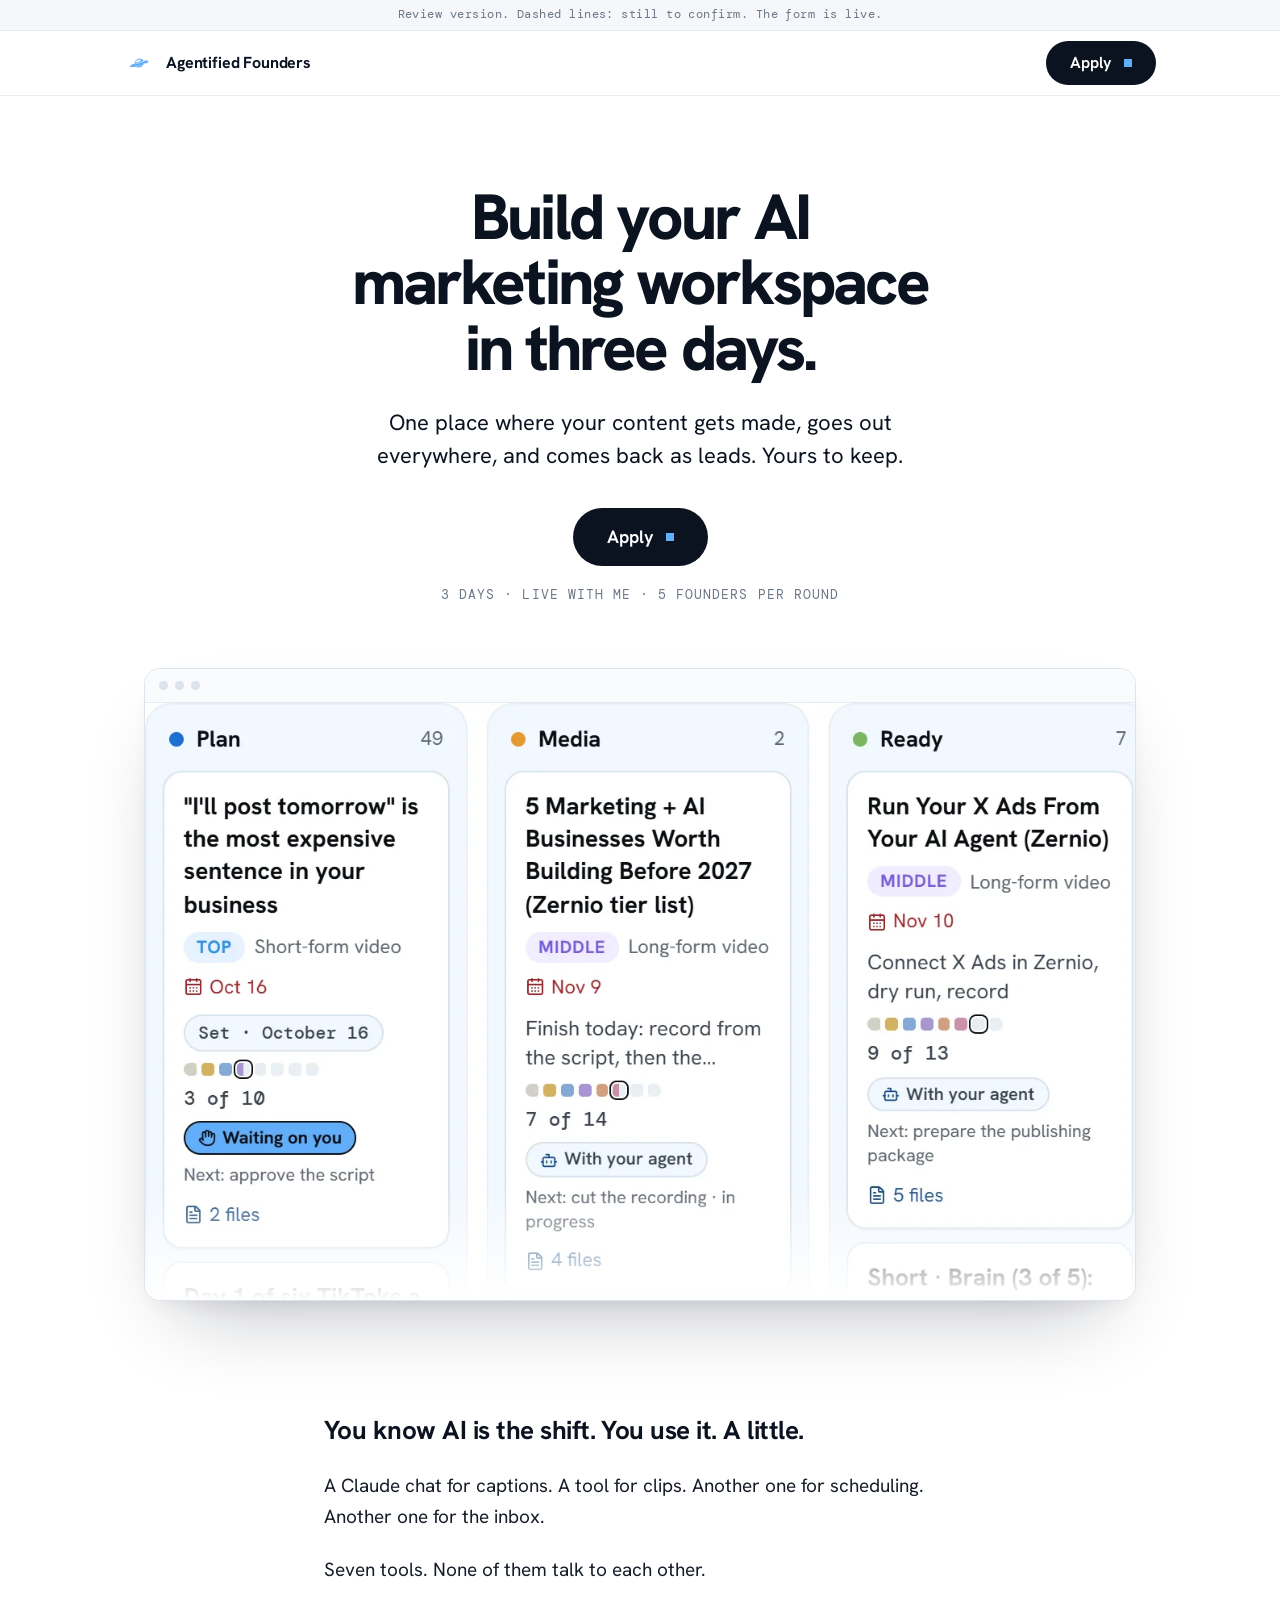
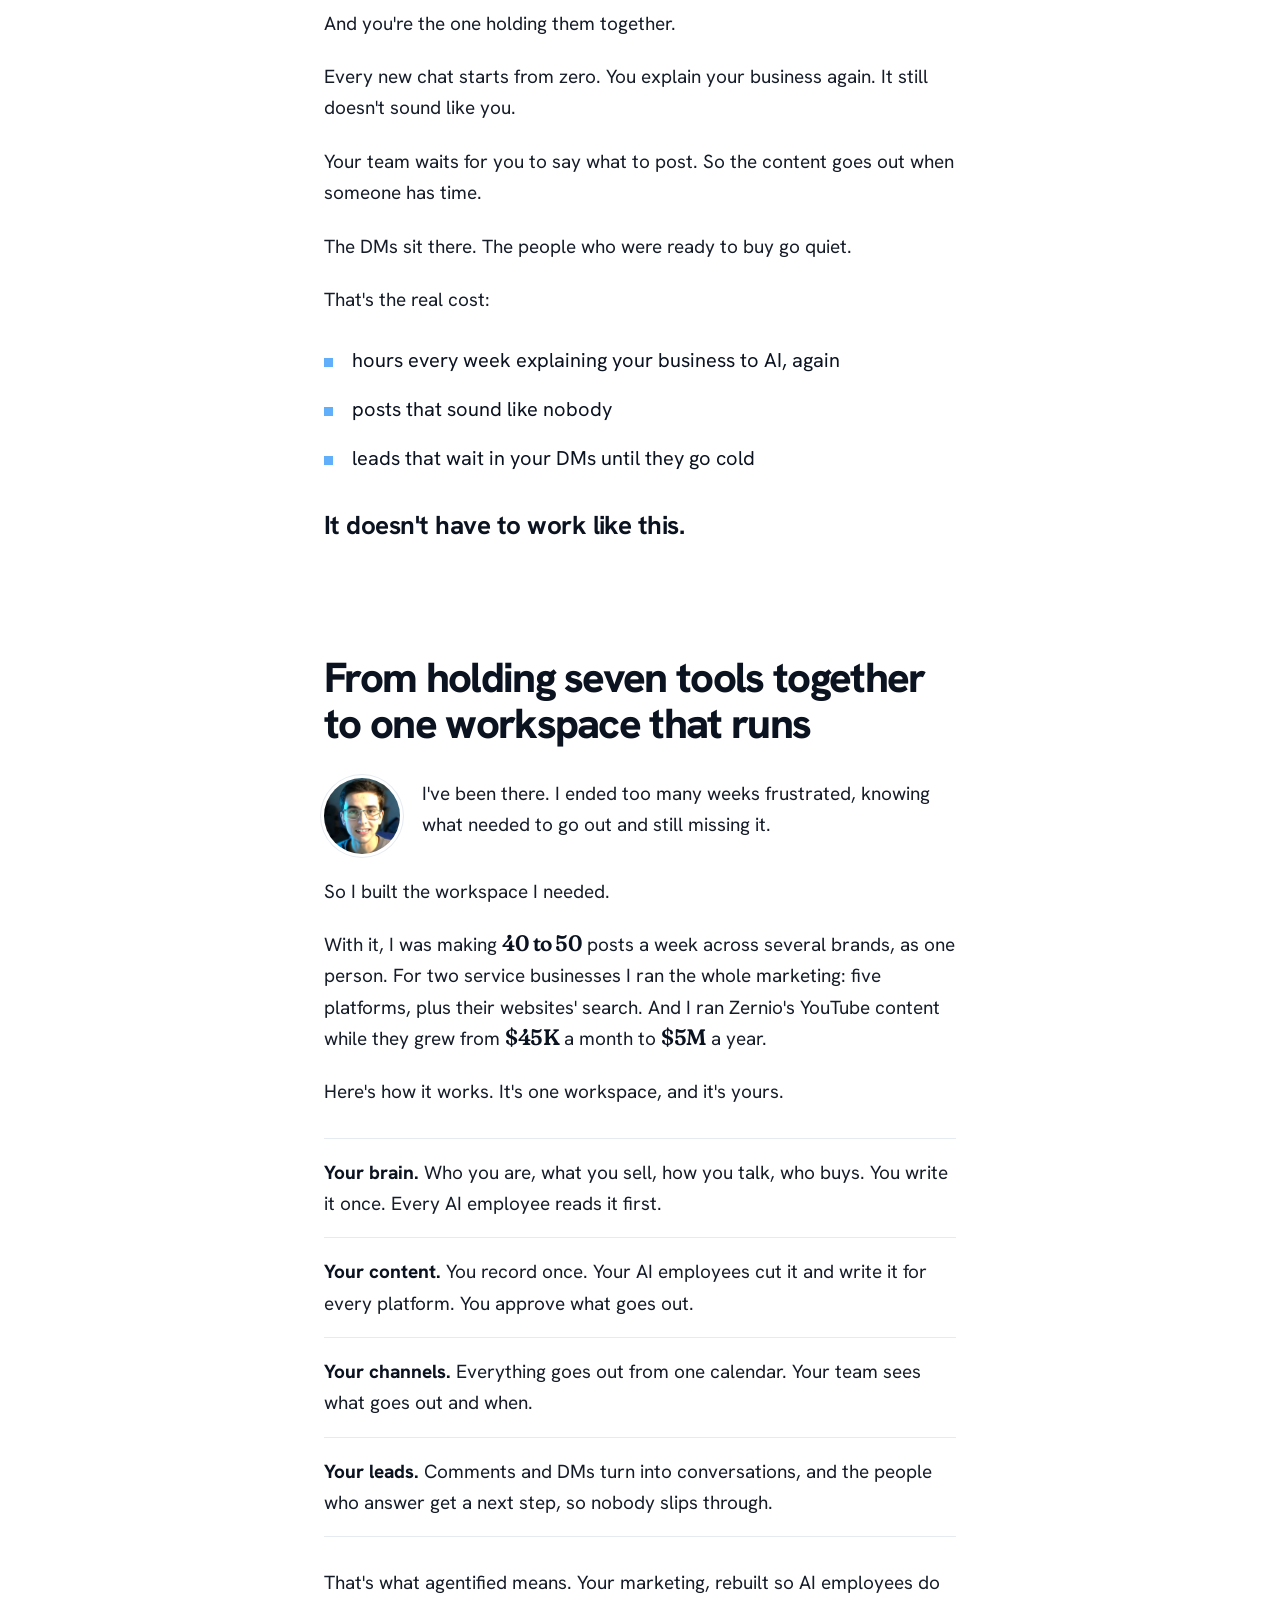
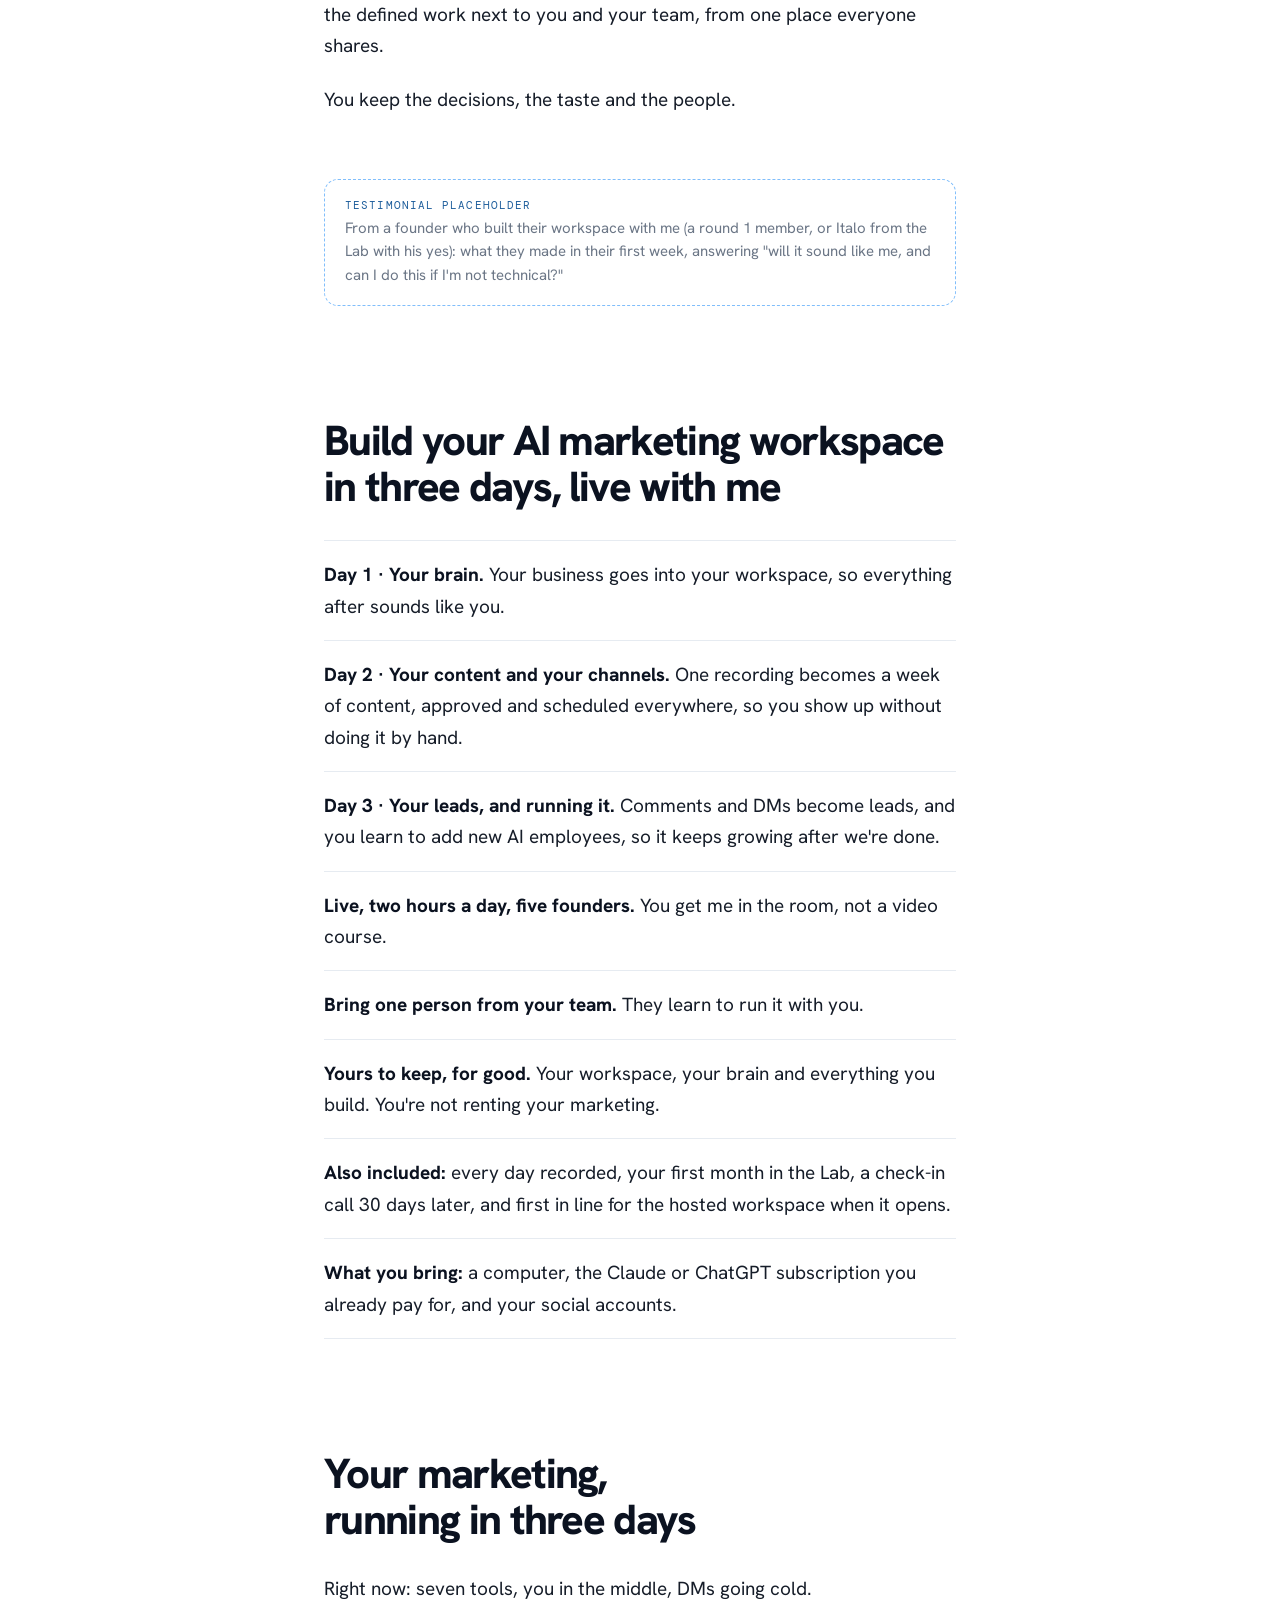
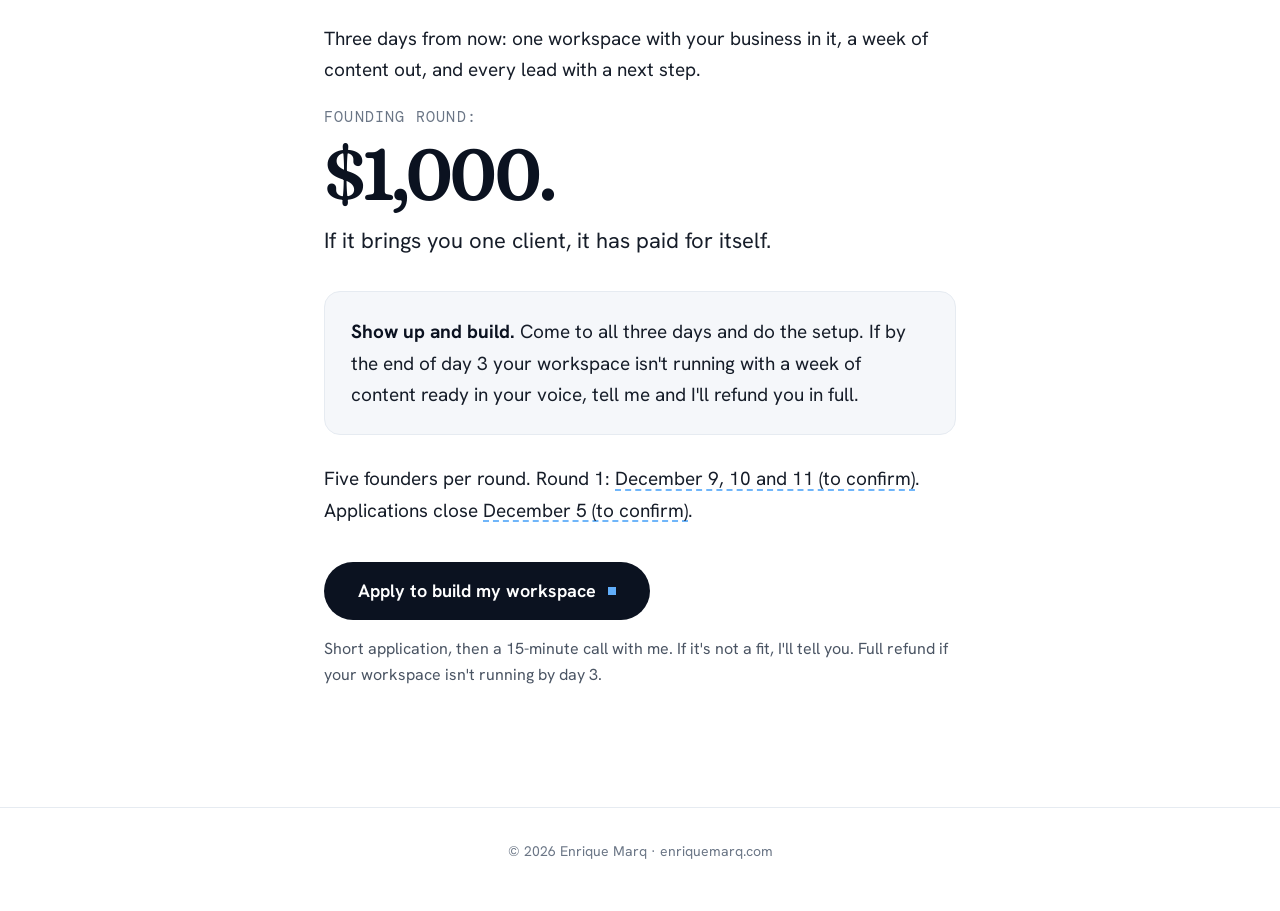
==== commit 8e3096bf: "enriquemarq.com: Agentified Founders v3 at /agentified/ (one letter, one ask), review marks on Co-Au" ====
--- a/agentified/index.html
+++ b/agentified/index.html
@@ -3,14 +3,14 @@
 <head>
 <meta charset="utf-8">
 <meta name="viewport" content="width=device-width,initial-scale=1">
-<title>Agentified Founders: Build your AI marketing workspace · Enrique Marq</title>
-<meta name="description" content="Build your AI marketing workspace with Enrique Marq: a 3-day live build, five founders per round. By application.">
+<title>Agentified Founders: Build your AI marketing workspace in three days · Enrique Marq</title>
+<meta name="description" content="Build your AI marketing workspace in three days, live with Enrique Marq. Five founders per round. By application.">
 <meta name="robots" content="noindex">
 <link rel="canonical" href="https://enriquemarq.com/agentified/">
 <meta property="og:type" content="website">
 <meta property="og:url" content="https://enriquemarq.com/agentified/">
-<meta property="og:title" content="Agentified Founders: Build your AI marketing workspace">
-<meta property="og:description" content="A 3-day live build, five founders per round. By application.">
+<meta property="og:title" content="Build your AI marketing workspace in three days">
+<meta property="og:description" content="One place where your content gets made, goes out everywhere, and comes back as leads. Yours to keep.">
 <meta property="og:image" content="https://enriquemarq.com/assets/share.jpg">
 <meta name="twitter:card" content="summary_large_image">
 <meta name="theme-color" content="#FFFFFF">
@@ -18,271 +18,93 @@
 <link rel="icon" type="image/svg+xml" href="/assets/favicon.svg?v=sig2">
 <link rel="apple-touch-icon" href="/assets/apple-touch-icon.png?v=sig2">
 <link rel="preload" href="/assets/fonts/hanken-grotesk-var.woff2" as="font" type="font/woff2" crossorigin>
-<link rel="preload" href="/assets/fonts/fraunces-600.woff2" as="font" type="font/woff2" crossorigin>
 <style>
 @font-face{font-family:"Hanken Grotesk";src:url(/assets/fonts/hanken-grotesk-var.woff2) format("woff2");font-weight:100 900;font-display:swap}
 @font-face{font-family:"DM Mono";src:url(/assets/fonts/dm-mono-400.woff2) format("woff2");font-weight:400;font-display:swap}
 @font-face{font-family:"Fraunces";src:url(/assets/fonts/fraunces-600.woff2) format("woff2");font-weight:600;font-display:swap}
-:root{--ink:#0B1220;--text:#3B4451;--soft:#6B7686;--line:#E6EBF1;--paper:#F5F7FA;--blue:#61AEFA;--blue-ink:#1E5E9C;
-  --sans:"Hanken Grotesk",system-ui,sans-serif;--mono:"DM Mono",ui-monospace,monospace;--serif:"Fraunces",Georgia,serif}
+:root{--ink:#0B1220;--text:#161D29;--soft:#6B7686;--line:#E6EBF1;--paper:#F5F7FA;--blue:#61AEFA;--blue-ink:#1E5E9C;
+  --sans:"Hanken Grotesk",system-ui,-apple-system,"Segoe UI",sans-serif;--mono:"DM Mono",ui-monospace,monospace;--serif:"Fraunces",Georgia,serif}
 *{box-sizing:border-box}
-html,body{margin:0;background:#fff;color:var(--text);font:400 19px/1.6 var(--sans);-webkit-font-smoothing:antialiased;text-rendering:optimizeLegibility}
+html{-webkit-text-size-adjust:100%;scroll-behavior:smooth}
+body{margin:0;background:#fff;color:var(--text);font:400 19px/1.65 var(--sans);-webkit-font-smoothing:antialiased;text-rendering:optimizeLegibility}
 img{display:block;max-width:100%}
-a{color:inherit;text-decoration:none}
-.wrap{max-width:1240px;margin:0 auto;padding:0 48px}
-.label{font:400 12px/1 var(--mono);letter-spacing:.16em;text-transform:uppercase;color:var(--soft)}
-.label b{font-weight:400;color:var(--ink)}
-/* placeholder copy: words still open with Enrique */
-.review{background:var(--ink);color:#C9D3E0;font:400 12px/1 var(--mono);letter-spacing:.06em;text-align:center;padding:10px 16px}
-.review .ph{color:#fff}
-
-/* bar: three steps */
-.bar{position:sticky;top:0;z-index:20;background:rgba(255,255,255,.86);backdrop-filter:blur(14px);-webkit-backdrop-filter:blur(14px);border-bottom:1px solid var(--line)}
-.bar .wrap{display:flex;align-items:center;justify-content:space-between;height:68px}
-.brand{display:flex;align-items:center;gap:12px;font-weight:750;color:var(--ink);font-size:16px;letter-spacing:-.01em}
+a{color:inherit}
+p{margin:0}
+:focus-visible{outline:2px solid var(--blue);outline-offset:3px;border-radius:8px}
+.skip{position:absolute;left:-999px;top:8px;background:var(--ink);color:#fff;padding:10px 14px;border-radius:10px;z-index:30}.skip:focus{left:8px}
+.col{max-width:680px;margin:0 auto;padding:0 24px}
+section[id],#apply-form,.thanks{scroll-margin-top:84px}
+
+/* review mode: one thin strip; only the dates and the testimonial placeholder are marked */
+.review{background:var(--paper);color:var(--soft);font:400 11.5px/1.4 var(--mono);letter-spacing:.04em;text-align:center;padding:7px 16px;border-bottom:1px solid var(--line)}
+.is-review .ph{text-decoration:underline dashed rgba(97,174,250,.9) 1.5px;text-underline-offset:.2em;text-decoration-skip-ink:none}
+.proof-slot{margin:64px 0 0;padding:18px 20px;border:1.5px dashed rgba(97,174,250,.8);border-radius:14px;font-size:15px;line-height:1.55;color:var(--soft)}
+.proof-slot b{display:block;margin-bottom:4px;font:400 11px/1.4 var(--mono);letter-spacing:.1em;text-transform:uppercase;color:var(--blue-ink)}
+
+/* bar: name on the left, one Apply */
+.bar{position:sticky;top:0;z-index:20;background:rgba(255,255,255,.9);-webkit-backdrop-filter:blur(12px);backdrop-filter:blur(12px);border-bottom:1px solid var(--line)}
+.bar-in{max-width:1080px;margin:0 auto;height:64px;padding:0 24px;display:flex;align-items:center;justify-content:space-between}
+.brand{display:flex;align-items:center;gap:12px;min-height:44px;font-weight:700;font-size:16px;color:var(--ink);text-decoration:none;letter-spacing:-.01em}
 .ship{width:30px;height:20px;background:var(--blue);-webkit-mask:url(/assets/voyager-mask.png) center/contain no-repeat;mask:url(/assets/voyager-mask.png) center/contain no-repeat}
-.steps{display:flex;gap:6px}
-.steps a{display:flex;align-items:center;gap:10px;padding:10px 16px;border-radius:999px;font-size:15px;font-weight:550;color:var(--text)}
-.steps a span{font:400 11px/1 var(--mono);color:var(--soft)}
-.steps a.on{color:var(--ink);background:var(--paper)}
-.btn{display:inline-flex;align-items:center;gap:12px;background:var(--ink);color:#fff;border-radius:999px;font-weight:650;letter-spacing:-.005em}
-.btn i{width:8px;height:8px;background:var(--blue);display:block}
-.bar .btn{padding:12px 22px;font-size:15px}
+.btn{display:inline-flex;align-items:center;justify-content:center;gap:12px;border:0;background:var(--ink);color:#fff;border-radius:999px;font:650 16px/1 var(--sans);text-decoration:none;cursor:pointer;padding:14px 24px;min-height:44px;transition:background .15s,transform .15s}
+.btn:hover{background:#1b2638;transform:translateY(-1px)}
+.btn i{width:8px;height:8px;background:var(--blue);flex:none}
 .btn.big{padding:20px 34px;font-size:18px}
 
 /* hero */
-.hero{padding:52px 0 0;text-align:center;position:relative;overflow:hidden}
-.hero:before{content:"";position:absolute;inset:0;background:
-  linear-gradient(var(--line) 1px,transparent 1px) 0 0/56px 56px,linear-gradient(90deg,var(--line) 1px,transparent 1px) 0 0/56px 56px;
-  -webkit-mask:radial-gradient(70% 60% at 50% 0,#000 0,transparent 75%);mask:radial-gradient(70% 60% at 50% 0,#000 0,transparent 75%);opacity:.7}
-.hero .wrap{position:relative}
-h1{margin:34px auto 0;max-width:1000px;color:var(--ink);font-weight:800;font-size:92px;line-height:.98;letter-spacing:-.05em;text-wrap:balance}
-.ai{white-space:nowrap}
-.i-mark{display:inline-block;width:.29em;height:1.16em;vertical-align:baseline;margin:0 .005em 0 .01em;overflow:visible}
-.sub{text-wrap:balance;max-width:780px;margin:24px auto 0;font-size:21px;line-height:1.5;color:var(--text)}
-.cta{margin-top:30px;display:flex;flex-direction:column;align-items:center;gap:14px}
-.cta small{font-size:14px;color:var(--soft)}
-.facts{margin:18px auto 0;display:flex;justify-content:center;gap:0;font:400 13px/1 var(--mono);letter-spacing:.08em;text-transform:uppercase;color:var(--ink)}
-.facts span{padding:0 22px;border-left:1px solid var(--line)}
-.facts span:first-child{border:0}
-
-/* the stage: real app + him on camera */
-.stage{position:relative;max-width:1180px;margin:46px auto 0}
-.window{border-radius:18px;overflow:hidden;background:#fff;border:1px solid #DCE3EC;box-shadow:0 1px 0 #fff inset,0 40px 80px -30px rgba(11,18,32,.28),0 12px 30px -12px rgba(11,18,32,.12)}
-.window .chrome{height:38px;display:flex;align-items:center;gap:8px;padding:0 16px;border-bottom:1px solid var(--line);background:#FAFBFD}
-.window .chrome i{width:10px;height:10px;border-radius:50%;background:#DDE3EA}
-.window .chrome span{margin-left:14px;font:400 11px/1 var(--mono);letter-spacing:.1em;color:var(--soft);text-transform:uppercase}
-.stage .window img{width:100%}
-.stage .window{height:620px}
-.cam{position:absolute;left:-56px;top:-34px;width:340px;border-radius:20px;overflow:hidden;box-shadow:0 30px 60px -20px rgba(11,18,32,.45);border:4px solid #fff;text-align:left}
-.cam img{width:100%;aspect-ratio:16/10;object-fit:cover;object-position:52% 30%}
-.cam .play{position:absolute;left:18px;bottom:16px;display:flex;align-items:center;gap:10px;color:#fff;font-size:14px;font-weight:600;text-shadow:0 1px 8px rgba(0,0,0,.5)}
-.cam .play b{width:38px;height:38px;border-radius:50%;background:#fff;display:grid;place-items:center}
-.cam .play b:after{content:"";border-left:11px solid var(--ink);border-top:7px solid transparent;border-bottom:7px solid transparent;margin-left:3px}
-.tagr{position:absolute;right:-28px;top:120px;background:#fff;border:1px solid var(--line);border-radius:14px;padding:14px 18px;box-shadow:0 20px 40px -20px rgba(11,18,32,.3);text-align:left;font-size:14px;line-height:1.35;color:var(--ink);font-weight:600}
-.tagr .label{display:block;margin-bottom:6px;font-size:10px}
-.fade{position:absolute;left:0;right:0;bottom:0;height:160px;background:linear-gradient(transparent,#fff)}
-
-/* proof */
-.proof{border-top:1px solid var(--line);border-bottom:1px solid var(--line);margin-top:0;background:#fff;position:relative;z-index:2}
-.proof .wrap{display:grid;grid-template-columns:1.25fr 1fr 1.35fr;gap:0}
-.proof .p{padding:44px 40px;border-left:1px solid var(--line)}
-.proof .p:first-child{border-left:0;padding-left:0}
-.num{font:600 54px/1 var(--serif);letter-spacing:-.03em;color:var(--ink);display:flex;align-items:center;gap:14px}
-.num .to{font:400 22px/1 var(--sans);color:var(--blue)}
-.proof p{margin:14px 0 0;font-size:15px;line-height:1.5;color:var(--soft)}
-.proof .logo{display:inline-flex;align-items:center;gap:8px;font-weight:700;color:var(--ink);font-size:14px;margin-bottom:16px}
-.proof .logo img{width:22px;height:22px;border-radius:5px}
-.thumbs{display:flex;gap:10px;margin-bottom:16px}
-.thumbs figure{margin:0;position:relative;width:33%}
-.thumbs img{border-radius:8px;aspect-ratio:16/9;object-fit:cover}
-.thumbs figcaption{margin-top:7px;font:600 20px/1 var(--serif);color:var(--ink)}
-
-/* sections */
-section.s{padding:140px 0}
-.kicker{display:flex;align-items:center;gap:14px}
-.kicker .n{font:400 12px/1 var(--mono);color:#fff;background:var(--ink);border-radius:999px;padding:7px 11px;letter-spacing:.08em}
-h2{margin:22px 0 0;color:var(--ink);font-weight:800;font-size:68px;line-height:1.02;letter-spacing:-.045em;text-wrap:balance}
-h2 .dim{color:#A7B1BE}
-.lead{font-size:22px;line-height:1.55;max-width:640px;margin:26px 0 0}
-
-/* problem */
-.prob{display:grid;grid-template-columns:1.05fr 1fr;gap:96px;align-items:start}
-.vs{border-top:2px solid var(--ink)}
-.vs .row{display:grid;grid-template-columns:150px 1fr 1fr;gap:24px;padding:24px 0;border-bottom:1px solid var(--line);font-size:17px;line-height:1.45}
-.vs .row .k{font:400 11px/1.6 var(--mono);letter-spacing:.14em;text-transform:uppercase;color:var(--soft);padding-top:3px}
-.vs .row .old{color:#8C96A3}
-.vs .row .new{color:var(--ink);font-weight:600}
-.vs .head{font:400 11px/1 var(--mono);letter-spacing:.14em;text-transform:uppercase;padding:16px 0}
-.vs .head .new{color:var(--blue-ink)}
-.closing{margin-top:34px;font:600 30px/1.25 var(--serif);color:var(--ink);letter-spacing:-.02em}
-
-/* method */
-.method{background:var(--paper)}
-.loop{display:flex;gap:10px;margin-top:40px;align-items:center;font:400 12px/1 var(--mono);letter-spacing:.14em;text-transform:uppercase;color:var(--ink)}
-.loop i{flex:0 0 40px;height:1px;background:var(--ink);position:relative}
-.loop i:after{content:"";position:absolute;right:0;top:-3px;border-left:6px solid var(--ink);border-top:3.5px solid transparent;border-bottom:3.5px solid transparent}
-.loop b{font-weight:400;padding:10px 14px;border:1px solid #C9D3DF;border-radius:999px;background:#fff}
-.part{display:grid;grid-template-columns:400px 1fr;gap:72px;align-items:center;margin-top:110px}
-.part:nth-of-type(even){grid-template-columns:1fr 400px}
-.part:nth-of-type(even) .copy{order:2}
-.part .idx{font:600 120px/.8 var(--serif);color:transparent;-webkit-text-stroke:1.5px #C2CCD8;letter-spacing:-.04em}
-.part h3{margin:26px 0 0;font-size:36px;line-height:1.1;letter-spacing:-.035em;color:var(--ink);font-weight:800}
-.part p{margin:16px 0 0;font-size:18px}
-.part .week{margin-top:22px;display:inline-block}
-.shot{border-radius:16px;overflow:hidden;border:1px solid #D7DFE9;background:#fff;box-shadow:0 30px 60px -30px rgba(11,18,32,.3)}
-.shot img{width:100%}
-.shot.crop{height:480px}
-.shot.crop img{height:100%;object-fit:cover;object-position:0 0}
-.cap{margin-top:12px;font:400 11px/1.5 var(--mono);letter-spacing:.08em;color:var(--soft);text-transform:uppercase}
-
-/* offer */
-.offer{display:grid;grid-template-columns:1fr 1.05fr;gap:0;border:1px solid var(--line);border-radius:28px;overflow:hidden;margin-top:64px}
-.offer .him{position:relative;min-height:760px;background:#0B1220}
-.offer .him img{position:absolute;inset:0;width:100%;height:100%;object-fit:cover;object-position:46% 30%}
-.offer .him .q{position:absolute;left:36px;right:36px;bottom:36px;color:#fff}
-.offer .him .q p{margin:0;font:600 28px/1.25 var(--serif);letter-spacing:-.01em;text-shadow:0 2px 20px rgba(0,0,0,.4)}
-.offer .him .q .label{color:#C9D6E6;margin-top:16px;display:block}
-.offer .him:after{content:"";position:absolute;inset:0;background:linear-gradient(180deg,transparent 45%,rgba(5,8,14,.85))}
-.offer .him .q{z-index:2}
-.offer .deal{padding:56px 56px 52px}
-.price{display:flex;align-items:flex-end;gap:18px;margin-top:18px}
-.price .amt{font:600 112px/.85 var(--serif);letter-spacing:-.05em;color:var(--ink)}
-.price .per{font-size:16px;line-height:1.4;color:var(--soft);padding-bottom:6px}
-.incl{list-style:none;margin:36px 0 0;padding:0;border-top:1px solid var(--line)}
-.incl li{display:grid;grid-template-columns:28px 1fr;gap:12px;padding:15px 0;border-bottom:1px solid var(--line);font-size:17px;color:var(--ink)}
-.incl li:before{content:"";width:9px;height:9px;background:var(--blue);margin-top:9px}
-.rounds{display:grid;grid-template-columns:1fr 1fr;gap:12px;margin-top:28px}
-.rounds div{border:1px solid var(--line);border-radius:14px;padding:16px 18px;font-size:15px;color:var(--ink);font-weight:600}
-.rounds .label{display:block;margin-bottom:8px;font-size:10px}
-.deal .cta{align-items:flex-start;margin-top:34px}
-.path{display:flex;gap:8px;margin-top:22px;flex-wrap:wrap;font:400 12px/1 var(--mono);letter-spacing:.06em;color:var(--soft)}
-.path span{padding:8px 0}
-.path span:not(:last-child):after{content:"→";margin-left:8px;color:#B8C2CE}
-footer{padding:60px 0 80px;text-align:center;font-size:13px;color:var(--soft)}
-
-/* phone */
-@media (max-width:760px){
-  html,body{font-size:17px}
-  .wrap{padding:0 22px}
-  .review{font-size:10.5px;line-height:1.4}
-  .bar .wrap{height:58px}
-  .brand .t{display:none}
-  .steps{gap:2px}
-  .steps a{padding:8px 9px;font-size:13px;gap:5px}
-  .steps a.apply-step{display:none}
-  .bar .btn{padding:10px 16px;font-size:14px}
-  .hero{padding:52px 0 0}
-  h1{font-size:50px;line-height:1;letter-spacing:-.05em}
-  .sub{font-size:18px;margin-top:22px}
-  .cta{margin-top:30px}
-  .btn.big{padding:18px 30px;font-size:17px}
-  .facts{flex-wrap:wrap;gap:10px 0;font-size:11px}
-  .facts span{padding:0 12px}
-  .stage{margin-top:44px}
-  .stage .window{height:300px}
-  .window .chrome{height:28px}
-  .cam{position:relative;left:auto;bottom:auto;width:auto;margin:-70px 18px 0;border-width:3px}
-  .tagr{display:none}
-  .fade{display:none}
-  .proof .wrap{grid-template-columns:1fr}
-  .proof .p{padding:30px 0;border-left:0;border-top:1px solid var(--line)}
-  .proof .p:first-child{border-top:0}
-  .num{font-size:42px}
-  section.s{padding:84px 0}
-  h2{font-size:40px}
-  .lead{font-size:18px}
-  .prob{grid-template-columns:1fr;gap:44px}
-  .vs .row{grid-template-columns:1fr 1fr;gap:6px 16px;font-size:15px}
-  .vs .row .k{grid-column:1/-1}
-  .vs .head span:first-child{display:none}
-  .closing{font-size:24px}
-  .loop{flex-wrap:wrap;gap:8px;font-size:10.5px}
-  .loop i{flex-basis:16px}
-  .part,.part:nth-of-type(even){grid-template-columns:1fr;gap:28px;margin-top:70px}
-  .part:nth-of-type(even) .copy{order:0}
-  .part .idx{font-size:80px}
-  .part h3{font-size:28px}
-  .shot.crop{height:300px}
-  .offer{grid-template-columns:1fr;border-radius:22px}
-  .offer .him{min-height:440px}
-  .offer .him .q p{font-size:22px}
-  .offer .deal{padding:34px 24px}
-  .price .amt{font-size:84px}
-  .rounds{grid-template-columns:1fr}
-}
-
-/* ownership */
-.own{margin-top:120px}
-.own-in{background:var(--ink);color:#C5CFDB;border-radius:28px;padding:80px 72px;display:grid;grid-template-columns:.95fr 1.25fr;gap:56px;align-items:center;position:relative;overflow:hidden}
-.own-in:before{content:"";position:absolute;right:-200px;top:-200px;width:700px;height:700px;background:radial-gradient(closest-side,rgba(97,174,250,.22),transparent);pointer-events:none}
-.own h2{color:#fff;font-size:54px}
-.own h2 .blue{color:var(--blue)}
-.own .label{color:#8FA0B5}
-.own .lead{color:#C5CFDB;font-size:20px}
-.honest{margin:22px 0 0;font-size:14px;color:#8FA0B5}
-.own-viz{display:grid;grid-template-columns:150px 40px 1fr;align-items:center;position:relative}
-.rent{display:flex;flex-direction:column;gap:7px}
-.rent .before,.converge .before{font:400 10px/1 var(--mono);letter-spacing:.16em;text-transform:uppercase;color:#56637A;font-style:normal;margin-bottom:4px}
-.rent span{font:400 11px/1 var(--mono);letter-spacing:.06em;color:#5F6C80;border:1px dashed #2E394B;border-radius:9px;padding:8px 10px;display:flex;justify-content:space-between}
-.rent span:after{content:"$/mo";color:#4F5C70}
-.own-viz .arrow{height:2px;background:var(--blue);margin:0 8px;position:relative}
-.own-viz .arrow:after{content:"";position:absolute;right:-2px;top:-5px;border-left:9px solid var(--blue);border-top:6px solid transparent;border-bottom:6px solid transparent}
-.mine{position:relative}
-.mine .window{border-color:#2A3446;box-shadow:0 0 0 1px rgba(97,174,250,.35),0 30px 80px -20px rgba(97,174,250,.45)}
-.mine .badge{position:absolute;top:-14px;right:-10px;background:var(--blue);color:var(--ink);font:400 12px/1 var(--mono);letter-spacing:.12em;text-transform:uppercase;padding:9px 12px;border-radius:999px}
-.who{margin-top:26px;display:grid;gap:8px;font-size:15px;color:var(--text)}
-.who div{display:flex;align-items:center;gap:12px}
-.who b{flex:0 0 118px;text-align:center;color:var(--ink);font-weight:650;font-size:13px;background:#fff;border:1px solid #D5DEE8;border-radius:999px;padding:6px 0}
-.who b.ai-e{background:var(--ink);color:#fff;border-color:var(--ink)}
-.part .label{display:block;margin-top:24px}
-.soon{font-style:normal;margin-left:10px;color:var(--blue-ink);background:#E3F0FE;border-radius:999px;padding:5px 9px;font-size:10px}
-.part h3{margin-top:12px}
-.steps em{font-style:normal}.steps .s{display:none}
-@media (max-width:760px){
-  .steps .l{display:none}.steps .s{display:inline}
-  .hero{padding-top:34px}
-  .hero > .wrap > .label{font-size:10px;letter-spacing:.12em}
-  h1{margin-top:26px;font-size:46px}
-  .sub{font-size:17px}
-  .window .chrome span{display:none}
-  .facts span{border:0}
-  .stage{margin-top:34px}
-  .price{flex-direction:column;align-items:flex-start;gap:10px}
-  .price .per br{display:none}
-  .own{margin-top:70px;padding:0}
-  .own-in{border-radius:0;padding:56px 22px;grid-template-columns:1fr;gap:40px}
-  .own h2{font-size:38px}
-  .own-viz{grid-template-columns:1fr;gap:18px}
-  .rent{flex-direction:row;flex-wrap:wrap}
-  .rent span{font-size:10.5px;padding:8px 9px}
-  .rent span:after{display:none}
-  .own-viz .arrow{width:2px;height:28px;margin:0 auto}
-  .own-viz .arrow:after{right:-5px;top:auto;bottom:-6px;border-left:6px solid transparent;border-right:6px solid transparent;border-top:9px solid var(--blue);border-bottom:0}
-  .who{font-size:13px}
-}
-/* ---- site build additions (v2): review marks, the form, the thank-you ---- */
-.sr{position:absolute;width:1px;height:1px;overflow:hidden;clip:rect(0 0 0 0);white-space:nowrap}
-.skip{position:absolute;left:-999px;top:8px;background:var(--ink);color:#fff;padding:10px 14px;border-radius:10px;z-index:30}.skip:focus{left:8px}
-:focus-visible{outline:2px solid var(--blue);outline-offset:3px;border-radius:8px}
-html{scroll-behavior:smooth}
-section[id],#apply-form,.thanks{scroll-margin-top:84px}
-.ph{text-decoration:none}
-.is-review .ph{text-decoration:underline dashed rgba(97,174,250,.85) 1.5px;text-underline-offset:.22em;text-decoration-skip-ink:none}
-.is-review .ph-box{outline:2px dashed rgba(97,174,250,.85);outline-offset:5px}
-.cam .play{pointer-events:none}
-.bar .btn i,.btn i{flex:none}
-.offer .deal .cta .btn,.form .btn{border:0;cursor:pointer;font-family:var(--sans)}
-/* the form, in the page's editorial look: ruled fields, no boxes for the sake of boxes */
-.apply-wrap{display:grid;grid-template-columns:.8fr 1.2fr;gap:72px;margin-top:110px;align-items:start}
-.apply-wrap h3{margin:14px 0 0;font-size:40px;line-height:1.05;letter-spacing:-.04em;color:var(--ink);font-weight:800}
-.apply-wrap .side p{margin:16px 0 0;font-size:17px}
-.apply-wrap .side .path{margin-top:26px}
+.hero{padding:88px 0 0;text-align:center}
+h1{margin:0;color:var(--ink);font-weight:800;font-size:64px;line-height:1.02;letter-spacing:-.045em;text-wrap:balance}
+.sub{margin:26px auto 0;max-width:600px;font-size:22px;line-height:1.5;color:var(--ink);text-wrap:balance}
+.hero .btn{margin-top:36px}
+.quiet{margin-top:20px;font:400 13px/1.4 var(--mono);letter-spacing:.08em;text-transform:uppercase;color:var(--soft)}
+.screen{position:relative;max-width:1040px;margin:64px auto 0;padding:0 24px}
+.window{position:relative;border-radius:16px;overflow:hidden;background:#fff;border:1px solid #DCE3EC;box-shadow:0 40px 80px -36px rgba(11,18,32,.3),0 10px 24px -14px rgba(11,18,32,.12)}
+.window .chrome{height:34px;display:flex;align-items:center;gap:7px;padding:0 14px;border-bottom:1px solid var(--line);background:#FAFBFD}
+.window .chrome i{width:9px;height:9px;border-radius:50%;background:#DDE3EA}
+.window img{width:100%;height:auto}
+.window .fade{position:absolute;left:0;right:0;bottom:0;height:110px;background:linear-gradient(rgba(255,255,255,0),#fff)}
+
+/* the letter */
+.letter{padding-top:112px}
+.letter p+p{margin-top:22px}
+.letter .lede{font-size:26px;line-height:1.35;font-weight:700;letter-spacing:-.02em;color:var(--ink)}
+.cost{list-style:none;margin:30px 0 0;padding:0}
+.cost li{position:relative;padding:0 0 0 28px;font-size:20px;line-height:1.55;color:var(--ink)}
+.cost li+li{margin-top:18px}
+.cost li:before{content:"";position:absolute;left:0;top:13px;width:9px;height:9px;background:var(--blue)}
+.letter .cost+p{margin-top:34px}
+h2{margin:112px 0 0;color:var(--ink);font-weight:800;font-size:42px;line-height:1.1;letter-spacing:-.04em;text-wrap:balance}
+h2+p,h2+.me-row{margin-top:30px}
+.me-row{display:flex;gap:22px;align-items:flex-start}
+.me-row+p{margin-top:22px}
+.me-row img{flex:none;width:76px;height:76px;border-radius:50%;object-fit:cover;box-shadow:0 0 0 3px #fff,0 0 0 4px var(--line)}
+.n{font:600 1.18em/1 var(--serif);letter-spacing:-.02em;color:var(--ink);white-space:nowrap}
+.places{margin:30px 0 0;padding:0;list-style:none;border-top:1px solid var(--line)}
+.places li{padding:18px 0;border-bottom:1px solid var(--line)}
+.places b{color:var(--ink);font-weight:750}
+.places+p{margin-top:30px}
+.offer{margin:30px 0 0;padding:0;list-style:none;border-top:1px solid var(--line)}
+.offer li{padding:18px 0;border-bottom:1px solid var(--line)}
+.offer b{color:var(--ink);font-weight:750}
+
+/* the ask */
+.ask .then{margin-top:18px}
+.price{margin-top:44px;font-size:22px;line-height:1.5}
+.price b{display:block;font:700 15px/1.4 var(--mono);letter-spacing:.08em;text-transform:uppercase;color:var(--soft);font-weight:400}
+.price .amt{display:block;margin:10px 0 14px;font:600 72px/1 var(--serif);letter-spacing:-.04em;color:var(--ink);text-transform:none}
+.guar{margin-top:34px;padding:24px 26px;border-radius:16px;background:var(--paper);border:1px solid var(--line);font-size:19px;line-height:1.65}
+.guar b{color:var(--ink)}
+.dates{margin-top:28px;font-size:19px;color:var(--text)}
+.go{margin-top:36px}
+.small{margin-top:16px;font-size:16px;line-height:1.6;color:#4A5463}
+
+/* the application, opened by the button */
+.formwrap{margin-top:48px}
+.js .formwrap.closed{display:none}
 .form{border-top:2px solid var(--ink)}
-.row2{display:grid;grid-template-columns:1fr 1fr;gap:0 28px}
 .field{display:block;padding:22px 0 20px;border-bottom:1px solid var(--line)}
-.field>span{display:block;font-size:17px;font-weight:650;color:var(--ink);letter-spacing:-.01em}
-.field>small{display:block;margin-top:3px;font-size:14.5px;line-height:1.45;color:var(--soft)}
+.field>span{display:block;font-size:18px;font-weight:650;color:var(--ink);letter-spacing:-.01em}
+.field>small{display:block;margin-top:3px;font-size:15px;line-height:1.45;color:var(--soft)}
 .field input,.field textarea{display:block;width:100%;margin-top:12px;padding:12px 14px;border:1px solid #D7DFE9;border-radius:12px;background:var(--paper);font:400 17px/1.5 var(--sans);color:var(--ink);transition:border-color .15s,box-shadow .15s,background .15s}
 .field textarea{min-height:92px;resize:vertical}
 .field input:focus,.field textarea:focus{outline:none;border-color:var(--blue);background:#fff;box-shadow:0 0 0 4px rgba(97,174,250,.2)}
@@ -290,476 +112,171 @@
 .field .err{display:none;margin-top:8px;font-size:14px;font-style:normal;color:#B23A36}
 .field.bad .err{display:block}
 .hp{position:absolute!important;left:-9999px!important;width:1px;height:1px;overflow:hidden}
-.send{display:flex;flex-wrap:wrap;align-items:center;gap:18px;margin-top:30px}
+.send{margin-top:30px}
 .send .btn[disabled]{opacity:.6;cursor:progress}
-.fine{font-size:14px;line-height:1.5;color:var(--soft)}
 .oops{display:none;margin-top:18px;padding:12px 14px;border-radius:12px;background:#FDF0EF;color:#8E2E2A;font-size:15px}
 .oops.on{display:block}
-.thanks{display:none;border-top:2px solid var(--ink);padding:40px 0 10px}
+.thanks{display:none;border-top:2px solid var(--ink);padding:36px 0 0}
 .thanks.on{display:block}
-.thanks h3{margin:12px 0 0;font-size:44px;line-height:1.05;letter-spacing:-.04em;color:var(--ink);font-weight:800}
-.thanks>p{margin:16px 0 0;font-size:18px;max-width:560px}
-.thanks .cta{align-items:flex-start;margin-top:26px}
-.thanks .small{font-size:15px;color:var(--soft)}
-.btn-wait{background:var(--paper);color:var(--soft);border:1px solid var(--line);cursor:default}
-.sent-note{margin-top:16px;font:400 12px/1.5 var(--mono);letter-spacing:.04em;color:var(--blue-ink)}
+.thanks h3{margin:0;font-size:36px;line-height:1.1;letter-spacing:-.035em;color:var(--ink);font-weight:800}
+.thanks>p{margin-top:14px;font-size:18px}
+.thanks .btn{margin-top:24px}
+.btn-wait{background:var(--paper);color:var(--soft);border:1px solid var(--line);cursor:default;padding:18px 30px}
+.btn-wait:hover{background:var(--paper);transform:none}
+.sent-note{margin-top:14px;font:400 12px/1.5 var(--mono);color:var(--blue-ink)}
+
+footer{margin-top:120px;padding:32px 24px 48px;border-top:1px solid var(--line);text-align:center;font-size:14px;color:var(--soft)}
+footer a{text-decoration:none}
+
 @media (max-width:760px){
-  section[id],#apply-form,.thanks{scroll-margin-top:70px}
-  .apply-wrap{grid-template-columns:1fr;gap:30px;margin-top:70px}
-  .apply-wrap h3{font-size:32px}
-  .row2{grid-template-columns:1fr}
-  .send .btn{width:100%;justify-content:center}
-  .thanks h3{font-size:34px}
-}
-
-/* ---- v2 copy sections (PAGE-COPY-V2): hero lines, benefits, agentified, story, offer weight, steps, FAQ, close ---- */
-.brand{min-height:44px}
-.btn-wait{padding:18px 30px;font-size:17px}
-.sub .sub1{font-weight:650;color:var(--ink)}
-.sub2{max-width:700px;margin:12px auto 0;font-size:17px;line-height:1.5;color:var(--soft);text-wrap:balance}
-.prob .closing{font-size:24px;max-width:520px}
-.num>span{white-space:nowrap}
-.proof .p:first-child .num{font-size:46px;flex-wrap:wrap;gap:4px 14px}
-.benefits{list-style:none;margin:0;padding:0;display:grid;grid-template-columns:repeat(4,1fr);gap:0;border-top:1px solid var(--line);border-bottom:1px solid var(--line);margin-top:96px}
-.benefits li{padding:30px 28px 30px 0;font-size:16px;line-height:1.5;color:var(--text)}
-.benefits li+li{padding-left:28px;border-left:1px solid var(--line)}
-.benefits b{display:block;margin-bottom:8px;font-size:19px;line-height:1.25;letter-spacing:-.02em;color:var(--ink);font-weight:750}
-.agentified{margin-top:120px}
-.ag-h{font-size:52px;max-width:980px}
-.ag-grid{display:grid;grid-template-columns:1fr 1.1fr;gap:80px;margin-top:48px;align-items:start}
-.def{margin:0;padding:0 0 0 22px;border-left:3px solid var(--blue);font:600 24px/1.35 var(--serif);color:var(--ink);letter-spacing:-.01em}
-.def cite{display:block;margin-top:14px;font-style:normal}
-.ag-grid .lead{font-size:19px}
-.vs.ba .row{grid-template-columns:1fr 1fr}
-.agentified>.closing{margin-top:44px}
-.who b{flex-basis:118px}
-.after4{margin-top:90px;max-width:820px}
-.next-grid{display:grid;grid-template-columns:1fr 1.2fr;gap:72px;margin-top:80px;padding-top:56px;border-top:1px solid #DCE3EC}
-.going p,.for p{margin:16px 0 0;font-size:18px}
-.for h3{margin:16px 0 0;font-size:30px;line-height:1.12;letter-spacing:-.035em;color:var(--ink);font-weight:800}
-.for .not{font-size:16px;color:var(--soft)}
-.for .not b{display:inline-block;margin-right:8px;font:400 11px/1 var(--mono);letter-spacing:.14em;text-transform:uppercase;color:var(--ink)}
-.story{display:grid;grid-template-columns:.9fr 1.1fr;gap:80px;margin-top:22px;align-items:start}
-.story-text p{margin:0 0 18px;font-size:19px}
-.moment-open{margin-top:28px;padding:18px 20px;border-radius:14px;background:var(--paper)}
-.moment-open .label{display:block;margin-bottom:10px;color:var(--blue-ink)}
-.story-text .moment{margin:0;font:600 24px/1.35 var(--serif);color:var(--ink);letter-spacing:-.01em}
-.round-h{margin-top:120px}
-.per .team{display:block}
-.deal .under{margin:14px 0 0;font-size:15px;color:var(--soft)}
-.bonus,.guar{margin-top:24px;padding:18px 20px;border-radius:14px;background:var(--paper)}
-.bonus ul{margin:10px 0 0;padding-left:18px;font-size:16px;color:var(--ink)}
-.bonus li+li{margin-top:6px}
-.guar b{font-size:18px;color:var(--ink);letter-spacing:-.01em}
-.guar p{margin:8px 0 0;font-size:15.5px}
-.four{list-style:none;margin:88px 0 0;padding:0;display:grid;grid-template-columns:repeat(4,1fr);gap:0;border-top:2px solid var(--ink)}
-.four li{padding:24px 24px 0 0;font-size:16px;line-height:1.5}
-.four li+li{padding-left:24px;border-left:1px solid var(--line)}
-.four span{display:block;margin-bottom:12px;font:600 40px/1 var(--serif);color:transparent;-webkit-text-stroke:1.2px #B5C0CD}
-.four b{color:var(--ink)}
-.apply-wrap{grid-template-columns:1fr 1.15fr}
-.faq{border-top:2px solid var(--ink)}
-.faq details{border-bottom:1px solid var(--line)}
-.faq summary{display:flex;align-items:center;justify-content:space-between;gap:16px;min-height:64px;padding:16px 0;cursor:pointer;list-style:none;font-size:17px;font-weight:650;color:var(--ink)}
-.faq summary::-webkit-details-marker{display:none}
-.faq summary:after{content:"+";flex:none;font:400 22px/1 var(--mono);color:var(--soft)}
-.faq details[open] summary:after{content:"–"}
-.faq details p{margin:0;padding:0 0 20px;font-size:16px;line-height:1.6}
-.open-inline{font-style:italic;color:var(--blue-ink)}
-.closer{margin-top:120px;padding:72px 40px;border-radius:28px;background:var(--ink);text-align:center;position:relative;overflow:hidden}
-.closer:before{content:"";position:absolute;left:50%;top:-220px;width:700px;height:500px;transform:translateX(-50%);background:radial-gradient(closest-side,rgba(97,174,250,.25),transparent);pointer-events:none}
-.closer p{position:relative;max-width:760px;margin:0 auto;font:600 38px/1.2 var(--serif);color:#fff;letter-spacing:-.02em;text-wrap:balance}
-.closer .btn{position:relative;margin-top:30px;background:#fff;color:var(--ink);padding:20px 34px;font-size:18px}
-@media (max-width:760px){
-  .steps a{min-height:44px}.brand{min-width:44px;justify-content:center}
-  .sub2{font-size:15.5px}
-  .benefits{grid-template-columns:1fr;margin-top:56px}
-  .benefits li,.benefits li+li{padding:22px 0;border-left:0}
-  .benefits li+li{border-top:1px solid var(--line)}
-  .agentified{margin-top:72px}
-  .ag-h{font-size:34px}
-  .ag-grid{grid-template-columns:1fr;gap:36px;margin-top:30px}
-  .def{font-size:20px}
-  .vs.ba .row{gap:6px 16px}
-  .after4{margin-top:60px}
-  .next-grid{grid-template-columns:1fr;gap:44px;margin-top:56px;padding-top:40px}
-  .for h3{font-size:26px}
-  .story{grid-template-columns:1fr;gap:26px}
-  .story-text p{font-size:17px}
-  .story-text .moment{font-size:20px}
-  .round-h{margin-top:72px}
-  .four{grid-template-columns:1fr;margin-top:56px}
-  .four li,.four li+li{padding:20px 0;border-left:0}
-  .four li+li{border-top:1px solid var(--line)}
-  .four span{font-size:32px;margin-bottom:8px}
-  .closer{margin-top:72px;padding:48px 22px;border-radius:22px}
-  .closer p{font-size:26px}
-  .closer .btn{width:100%;justify-content:center}
-  .apply-wrap{grid-template-columns:1fr;gap:56px}
-  .vs.ba .head span:first-child{display:inline}
-}
-/* ---- lead's review, Nov 17 (75 -> finished): hero, proof, screens, rhythm ---- */
-.sub{margin-top:26px}
-.sub .sub1{display:block;font-size:30px;line-height:1.25;font-weight:700;letter-spacing:-.02em;color:var(--ink)}
-.sub2{max-width:640px;margin:14px auto 0;font-size:18.5px;line-height:1.5;color:var(--text)}
-.stage{margin-top:44px;margin-bottom:96px}
-.stage .window.hero-win{height:auto}
-.hero-win{position:relative}
-.hero-win img{width:100%;height:auto}
-.hero-win .fade{display:block;position:absolute;left:0;right:0;bottom:0;height:120px;background:linear-gradient(rgba(255,255,255,0),#fff)}
-.outcomes{list-style:none;margin:26px 0 0;padding:0 0 0 250px;display:flex;justify-content:flex-end;gap:34px;font-size:16px;font-weight:650;color:var(--ink)}
-.outcomes li{display:flex;align-items:center;gap:10px}
-.outcomes li:before{content:"";width:9px;height:9px;background:var(--blue)}
-.cam{left:-64px;top:auto;bottom:-70px;width:280px;border:4px solid #fff;border-radius:18px;box-shadow:0 26px 50px -22px rgba(11,18,32,.5),0 0 0 1px rgba(11,18,32,.08)}
-.cam img{height:auto;aspect-ratio:16/10;object-fit:cover;object-position:50% 40%}
-.tagr{top:-22px;right:-26px}
-.proof .wrap{grid-template-columns:1fr 1fr 1fr}
-.proof .num,.proof .p:first-child .num{font-size:50px;flex-wrap:nowrap;gap:12px}
-.proof .logo{min-height:22px}
-section.s{padding:104px 0}
-.benefits{margin-top:64px}
-.agentified{margin-top:88px}
-.own{margin-top:88px}
-.part{margin-top:84px}
-.shot{border-radius:16px}
-.shot.crop{height:520px}
-.shot.crop img{object-position:0 0}
-.after4{margin-top:64px}
-.next-grid{margin-top:56px;padding-top:48px}
-.round-h{margin-top:88px}
-.four{margin-top:64px}
-.apply-wrap{margin-top:64px}
-.closer{margin-top:80px}
-@media (max-width:760px){
-  .sub .sub1{font-size:23px}
-  .sub2{font-size:16.5px}
-  .stage{margin-bottom:56px}
-  .outcomes{padding:0;justify-content:center;flex-wrap:wrap;gap:10px 18px;font-size:14px;margin-top:18px}
-  .cam{position:relative;left:auto;bottom:auto;width:auto;margin:18px 6px 0}
-  .tagr{display:none}
-  .proof .wrap{grid-template-columns:1fr}
-  .proof .num,.proof .p:first-child .num{font-size:40px}
-  section.s{padding:72px 0}
-  .benefits{margin-top:44px}
-  .agentified,.own{margin-top:60px}
-  .part{margin-top:56px}
-  .shot.crop{height:340px}
-  .round-h{margin-top:60px}
-  .four,.apply-wrap{margin-top:48px}
-  .closer{margin-top:56px}
-}
-/* ---- 3-day format (Nov 17, final) ---- */
-.day2 .two-shots{display:grid;gap:26px}
-.who{grid-template-columns:auto}
-.run{margin-top:84px;padding:36px 40px;border-radius:22px;background:#fff;border:1px solid #DCE3EC}
-.run h3{margin:0;font-size:30px;line-height:1.1;letter-spacing:-.035em;color:var(--ink);font-weight:800}
-.run ul{list-style:none;margin:20px 0 0;padding:0;display:grid;grid-template-columns:1fr 1fr;gap:16px 40px}
-.run li{position:relative;padding-left:22px;font-size:17px;line-height:1.5}
-.run li:before{content:"";position:absolute;left:0;top:9px;width:9px;height:9px;background:var(--blue)}
-.soon-block{display:inline-block;margin:10px 0 0 0!important}
-.close-date{margin:12px 0 0;font-size:14.5px;color:var(--soft)}
-.bonus ul{padding-left:18px}
-@media (max-width:760px){
-  .run{margin-top:56px;padding:26px 20px}
-  .run h3{font-size:24px}
-  .run ul{grid-template-columns:1fr}
+  .dates{font-size:18px}
+  body{font-size:18px;line-height:1.65}
+  .col{padding:0 22px}
+  .bar-in{height:58px;padding:0 16px}
+  .brand{font-size:15px}
+  .bar .btn{padding:12px 20px;font-size:15px}
+  .hero{padding-top:52px}
+  h1{font-size:42px}
+  .sub{font-size:19px}
+  .hero .btn{width:100%}
+  .screen{margin-top:44px;padding:0 16px}
+  .letter{padding-top:76px}
+  .letter .lede{font-size:22px}
+  .cost li{font-size:18px}
+  h2{margin-top:84px;font-size:32px}
+  .me-row{gap:16px}
+  .me-row img{width:60px;height:60px}
+  .price .amt{font-size:56px}
+  .guar{padding:20px;font-size:18px}
+  .go .btn,.send .btn{width:100%}
+  .thanks h3{font-size:30px}
 }
 @media (prefers-reduced-motion:reduce){html{scroll-behavior:auto}*{transition:none!important}}
 </style>
 </head>
 <body class="is-review">
-<a class="skip" href="#build">Skip to the page</a>
-<div class="review" role="note">Review version for Enrique. Underlined lines and dashed boxes are open points (hover for which). The form is live.</div>
-
-<header class="bar" id="bar"><div class="wrap">
-  <a class="brand" href="#top" aria-label="Agentified Founders, back to the top"><span class="ship"></span><span class="t">Agentified Founders</span></a>
-  <nav class="steps" aria-label="On this page">
-    <a href="#build" data-step="build"><span>01</span><em class="l">What you build</em><em class="s">Build</em></a>
-    <a href="#how" data-step="how"><span>02</span><em class="l">How it works</em><em class="s">How</em></a>
-    <a class="apply-step" href="#apply" data-step="apply"><span>03</span>Apply</a>
-  </nav>
-  <a class="btn" href="#apply">Apply <i></i></a>
+<a class="skip" href="#lead">Skip to the page</a>
+<div class="review" role="note">Review version. Dashed lines: still to confirm. The form is live.</div>
+
+<header class="bar" id="bar"><div class="bar-in">
+  <a class="brand" href="#top" aria-label="Agentified Founders, back to the top"><span class="ship" aria-hidden="true"></span>Agentified Founders</a>
+  <a class="btn" href="#apply" data-open>Apply <i></i></a>
 </div></header>
 
 <main id="top">
-<section class="hero"><div class="wrap">
-  <div class="label"><b>Agentified Founders</b> · Founding round · For founders and their teams</div>
-  <h1>Build your <span class="ai">A<svg class="i-mark" viewBox="0 0 10 40" aria-hidden="true" overflow="visible"><defs><linearGradient id="beama" x1="0" y1="0" x2="0" y2="1"><stop offset="0" stop-color="#61AEFA" stop-opacity=".55"/><stop offset="1" stop-color="#61AEFA" stop-opacity="0"/></linearGradient><filter id="gla" x="-100%" y="-100%" width="300%" height="300%"><feGaussianBlur stdDeviation="1.1" result="b"/><feMerge><feMergeNode in="b"/><feMergeNode in="SourceGraphic"/></feMerge></filter><mask id="shipa" style="mask-type:alpha" maskUnits="userSpaceOnUse" x="-4" y="-11" width="18" height="12"><image href="/assets/voyager-mask.png" x="-4" y="-11" width="18" height="12" preserveAspectRatio="xMidYMid meet"/></mask></defs><polygon points="3.4,-1.5 6.6,-1.5 10.2,20 -0.2,20" fill="url(#beama)" opacity="0.55"/><g fill="#61AEFA" ><rect x="1.8" y="20.2" width="6.4" height="19.8"/><rect x="7.00" y="17.60" width="2.3" height="2.3" opacity="1.0" transform="rotate(14 8.15 18.75)"/><rect x="1.80" y="17.60" width="2.3" height="2.3" opacity="1.0" transform="rotate(-14 2.95 18.75)"/><rect x="4.40" y="17.60" width="2.3" height="2.3" opacity="1.0" transform="rotate(-14 5.55 18.75)"/><rect x="4.75" y="15.00" width="2.3" height="2.3" opacity="0.9" transform="rotate(8 5.90 16.15)"/><rect x="2.15" y="15.00" width="2.3" height="2.3" opacity="0.9" transform="rotate(-14 3.30 16.15)"/><rect x="5.10" y="12.40" width="2.3" height="2.3" opacity="0.8" transform="rotate(-14 6.25 13.55)"/><rect x="2.50" y="12.40" width="2.3" height="2.3" opacity="0.8" transform="rotate(-14 3.65 13.55)"/><rect x="2.85" y="9.80" width="2.3" height="2.3" opacity="0.65" transform="rotate(-14 4.00 10.95)"/><rect x="5.80" y="7.20" width="2.3" height="2.3" opacity="0.5" transform="rotate(14 6.95 8.35)"/><rect x="6.15" y="4.60" width="2.3" height="2.3" opacity="0.35" transform="rotate(-8 7.30 5.75)"/><rect x="-4" y="-11" width="18" height="12" mask="url(#shipa)"/></g></svg><span class="sr">I</span></span> marketing workspace.</h1>
-  <p class="sub"><b class="sub1">One workspace. Your whole marketing running. Yours to keep.</b></p>
-  <p class="sub2"><span class="ph" title="Open: subhead line 2 (recommended), or one of the four benefit lines">Everything your business knows lives in it, so your AI employees sound like you from the first post.</span></p>
-  <div class="cta"><a class="btn big btn-main" href="#apply">Apply <i></i></a></div>
-  <div class="facts"><span>3 days</span><span>live with me</span><span>5 founders per round</span><span class="ph" title="Open: dates">starts Dec 9</span></div>
-
-  <div class="stage">
-    <div class="window hero-win"><div class="chrome"><i></i><i></i><i></i><span>Nave · Enrique's workspace · Pipeline</span></div><picture><source media="(max-width:760px)" srcset="/assets/agentified/hero-board-phone.webp" width="804" height="740"><img src="/assets/agentified/hero-board.webp" alt="Enrique's Pipeline in Nave: his pieces in Plan, Media and Ready, each with its next step and his AI agent on it" width="1228" height="740" fetchpriority="high"></picture><div class="fade"></div></div>
-    <ul class="outcomes" aria-label="What your AI employees do"><li>Makes your content</li><li>Posts everywhere</li><li>Turns DMs into leads</li></ul>
-    <div class="cam"><img src="/assets/agentified/enrique-cam.webp" alt="Enrique at his desk" width="1000" height="625"><div class="play"><b></b><span class="ph" title="Open: the 2-minute video, until he records it">Video coming</span></div></div>
-    <div class="tagr"><span class="label">Yours to keep</span>Your brain, your files,<br>your AI employees</div>
+<section class="hero">
+  <div class="col">
+    <h1>Build your AI marketing workspace in three days.</h1>
+    <p class="sub">One place where your content gets made, goes out everywhere, and comes back as leads. Yours to keep.</p>
+    <a class="btn big btn-main" href="#apply" data-open>Apply <i></i></a>
+    <p class="quiet">3 days · live with me · 5 founders per round</p>
   </div>
-</div></section>
-
-<section class="proof" aria-label="Proof"><div class="wrap">
-  <div class="p">
-    <div class="logo">One person, multiple brands</div>
-    <div class="num"><span class="ph" title="Open: confirm the number">40 to 50</span><span class="to">posts a week</span></div>
-    <p>Made with my AI employees, across multiple brands, as one person. That included the full marketing of two service businesses: five platforms and their websites' search.</p>
+  <div class="screen">
+    <div class="window"><div class="chrome"><i></i><i></i><i></i></div><picture><source media="(max-width:760px)" srcset="/assets/agentified/hero-board-phone.webp" width="804" height="740"><img src="/assets/agentified/hero-board.webp" alt="Enrique's workspace: his pieces moving through Plan, Media and Ready, each with its next step and his AI employee on it" width="1228" height="740" fetchpriority="high"></picture><div class="fade"></div></div>
   </div>
-  <div class="p">
-    <div class="logo"><img src="/assets/stack/zernio.png" alt="" width="22" height="22">Zernio · YouTube content</div>
-    <div class="num">$45K<span class="to">/mo →</span>$5M<span class="to">/yr</span></div>
-    <p>I ran their YouTube content while they grew from $45K a month to $5M a year.</p>
+</section>
+
+<section class="letter" id="lead"><div class="col">
+  <p class="lede">You know AI is the shift. You use it. A little.</p>
+  <p>A Claude chat for captions. A tool for clips. Another one for scheduling. Another one for the inbox.</p>
+  <p>Seven tools. None of them talk to each other.</p>
+  <p>And you're the one holding them together.</p>
+  <p>Every new chat starts from zero. You explain your business again. It still doesn't sound like you.</p>
+  <p>Your team waits for you to say what to post. So the content goes out when someone has time.</p>
+  <p>The DMs sit there. The people who were ready to buy go quiet.</p>
+  <p>That's the real cost:</p>
+  <ul class="cost">
+    <li>hours every week explaining your business to AI, again</li>
+    <li>posts that sound like nobody</li>
+    <li>leads that wait in your DMs until they go cold</li>
+  </ul>
+  <p class="lede">It doesn't have to work like this.</p>
+
+  <h2>From holding seven tools together to one workspace that runs</h2>
+  <div class="me-row">
+    <img src="/assets/agentified/me-round.webp" alt="Enrique Marq" width="76" height="76" loading="lazy">
+    <p>I've been there. I ended too many weeks frustrated, knowing what needed to go out and still missing it.</p>
   </div>
-  <div class="p">
-    <div class="logo">On YouTube</div>
-    <div class="num">42K<span class="to">·</span>25K<span class="to">·</span>12K</div>
-    <p>Views on my videos showing how I build it.</p>
-  </div>
-</div></section>
-
-<section class="s" id="build"><div class="wrap prob">
-  <div>
-    <div class="kicker"><span class="n">01</span><span class="label">What you build</span></div>
-    <h2>You know AI is the shift. <span class="dim">Your marketing still runs the old way.</span></h2>
-    <p class="lead">Your business works and people see you. It just doesn't turn into clients the way it should.</p>
-    <p class="closing ph" title="Open: he liked &quot;Stop renting seven tools…&quot;; kept as the before">Seven tools that don't connect with each other, and you holding them together.</p>
-  </div>
-  <div>
-    <div class="vs">
-      <div class="row head"><span></span><span class="old">Today</span><span class="new">In your workspace</span></div>
-      <div class="row"><span class="k">AI</span><span class="old">ChatGPT for a few things</span><span class="new">AI employees that know your business</span></div>
-      <div class="row"><span class="k">Your team</span><span class="old">Nobody knows how to use it</span><span class="new">Everyone works from the same brain</span></div>
-      <div class="row"><span class="k">Content</span><span class="old">Goes out when someone has time</span><span class="new">One recording, a week of posts</span></div>
-      <div class="row"><span class="k">Follow-up</span><span class="old">DMs sit unanswered</span><span class="new">Every DM becomes a lead</span></div>
-    </div>
-  </div>
-</div>
-
-<div class="wrap">
-  <ul class="benefits">
-    <li><b>Explain your business once.</b> It lives in your workspace, so you never start a new chat from zero again.</li>
-    <li><b>It sounds like you.</b> Your AI employees read who you are and how you talk before they write a word.</li>
-    <li><b>The work stops waiting on you.</b> Your team and your AI employees run it from the same brain, and you keep the work only you can do.</li>
-    <li><b>One place to work from.</b> Your brain, your content, your channels and your leads, together.</li>
+  <p>So I built the workspace I needed.</p>
+  <p>With it, I was making <span class="n">40 to 50</span> posts a week across several brands, as one person. For two service businesses I ran the whole marketing: five platforms, plus their websites' search. And I ran Zernio's YouTube content while they grew from <span class="n">$45K</span> a month to <span class="n">$5M</span> a year.</p>
+  <p>Here's how it works. It's one workspace, and it's yours.</p>
+  <ul class="places">
+    <li><b>Your brain.</b> Who you are, what you sell, how you talk, who buys. You write it once. Every AI employee reads it first.</li>
+    <li><b>Your content.</b> You record once. Your AI employees cut it and write it for every platform. You approve what goes out.</li>
+    <li><b>Your channels.</b> Everything goes out from one calendar. Your team sees what goes out and when.</li>
+    <li><b>Your leads.</b> Comments and DMs turn into conversations, and the people who answer get a next step, so nobody slips through.</li>
   </ul>
-</div>
-
-<div class="wrap agentified">
-  <div class="ag-head">
-    <span class="label">What "agentified" means</span>
-    <h2 class="ag-h">Agentified means your work is rebuilt so AI employees do the defined jobs, next to you.</h2>
-  </div>
-  <div class="ag-grid">
-    <div>
-      <blockquote class="def">"The restructuring of workflows, software, or entire organizations, so that autonomous, goal-oriented AI agents handle defined tasks alongside, or on behalf of a human."<cite class="label">Enrique Marq</cite></blockquote>
-      <p class="lead">You decide how your marketing should run. Your AI employees take the jobs that repeat every week: cutting the video, writing for each platform, scheduling, sorting the DMs. You and your team keep the decisions, the taste and the people.</p>
-    </div>
-    <div class="vs ba">
-      <div class="row head"><span class="old">Before</span><span class="new">After, agentified</span></div>
-      <div class="row"><span class="old">Your business lives in your head.</span><span class="new">One shared brain everyone works from.</span></div>
-      <div class="row"><span class="old">Seven tools that don't talk to each other.</span><span class="new">One workspace you own.</span></div>
-      <div class="row"><span class="old">Every new chat starts from zero.</span><span class="new">Your AI employees know your business before they start.</span></div>
-      <div class="row"><span class="old">You do the work, or it doesn't get done.</span><span class="new">AI employees do the defined jobs. You approve what goes out.</span></div>
-      <div class="row"><span class="old">Your team waits for you to explain.</span><span class="new">Your team learns to build its own skills and AI employees.</span></div>
-    </div>
-  </div>
-  <p class="closing">In three days you learn to build it, and to run your marketing with your AI employees inside it.</p>
-</div>
-
-<div class="wrap own">
-  <div class="own-in">
-    <div class="own-copy">
-      <span class="label">Yours to keep</span>
-      <h2>The one place <span class="blue">your marketing runs from.</span></h2>
-      <p class="lead">Your brain, your content, your channels and your leads, in one workspace you own. You and your team work from it every day with your AI employees, and it keeps working after the three days.</p>
-      <p class="honest">You bring your AI subscription and your social accounts. The rest lives in your workspace.</p>
-    </div>
-    <div class="own-viz" aria-hidden="true">
-      <div class="rent"><em class="before">Before</em><span>Scheduler</span><span>Inbox</span><span>CRM</span><span>Page builder</span><span>Video editor</span><span>Notes</span><span>Link in bio</span></div>
-      <div class="arrow"></div>
-      <div class="mine"><div class="window"><div class="chrome"><i></i><i></i><i></i><span>Your workspace</span></div><img src="/assets/agentified/own-home.webp" alt="" loading="lazy"></div><span class="badge">Yours</span></div>
-    </div>
-  </div>
-</div></section>
-
-<section class="s method" id="how"><div class="wrap">
-  <div class="kicker"><span class="n">02</span><span class="label">How it works</span></div>
-  <h2>Three days. <span class="dim">You, your team and your AI employees, building it together.</span></h2>
-  <p class="lead">Three days, two hours a day, live with me. We build your workspace on your real business, the way I built mine. Bring someone from your team.</p>
-
-  <div class="part">
-    <div class="copy">
-      <div class="idx">1</div><span class="label">Day 1 · Your brain</span>
-      <h3>Everything your business knows, in one place.</h3>
-      <p>Who you are, what you sell, how you talk and who buys. Every AI employee reads it first, so everything sounds like you.</p>
-      <div class="who"><div><b>People</b>You decide what's true</div><div><b class="ai-e">AI employees</b>They keep it current</div></div>
-    </div>
-    <div><div class="shot crop"><img src="/assets/agentified/s1-brain.webp" alt="Enrique's Business Brain: his business memory, his content memory and the map" loading="lazy"></div><div class="cap">Real screen · Enrique's Business Brain</div></div>
-  </div>
-
-  <div class="part day2">
-    <div class="copy">
-      <div class="idx">2</div><span class="label">Day 2 · Your content and your channels</span>
-      <h3>One recording becomes a week of content, posted everywhere.</h3>
-      <p>You record once. Your AI employees cut it and write it for every platform. You approve the final cut.</p>
-      <p>Every platform on one calendar. Your team sees what goes out and when.</p>
-      <div class="who"><div><b>People</b>You record and approve</div><div><b class="ai-e">AI employees</b>They cut, write and design</div><div><b>Your team</b>Sets the week</div><div><b class="ai-e">AI employees</b>They schedule and post</div></div>
-    </div>
-    <div class="two-shots">
-      <div><div class="shot"><img src="/assets/agentified/s2-piece.webp" alt="One of Enrique's pieces: his agent cutting the recording, and the AI projects that worked on it" loading="lazy"></div><div class="cap">Real screens · your content: one piece's workflow, the agent's step and the team on it</div></div>
-      <div><div class="shot"><img src="/assets/agentified/s3-channels.webp" alt="Enrique's calendar: pieces published Nov 7 and 8 on YouTube, TikTok and LinkedIn, and posts going out on TikTok, YouTube and Instagram" loading="lazy"></div><div class="cap">Real screens · your channels: Enrique's calendar, Nov 7 and 8, posted on four platforms</div></div>
-    </div>
-  </div>
-
-  <div class="part">
-    <div class="copy">
-      <div class="idx">3</div><span class="label">Day 3 · Your leads, and running it</span><em class="soon ph soon-block" title="Open: will the Leads place be ready by day 3 of round 1?">Being built now</em>
-      <h3>DMs and comments turn into leads.</h3>
-      <p>Every message lands in one inbox. Each lead gets a card, a next step and a follow-up, so nobody slips through.</p>
-      <p>Then you learn to add a skill or an AI employee, and you plan your next 30 days.</p>
-      <div class="who"><div><b>People</b>You take the calls</div><div><b class="ai-e">AI employees</b>They sort and follow up</div></div>
-    </div>
-    <div><div class="shot"><img src="/assets/agentified/s4-leads.webp" alt="Leads board, mock-up with sample leads: new leads and calls booked" loading="lazy"></div><div class="cap">Mock-up · the Leads place with sample leads · being built for the founding round</div></div>
-  </div>
-
-  <div class="run">
-    <h3>How the three days run.</h3>
-    <ul>
-      <li>Before we start: a short setup list and one video of 10 to 20 minutes from you. About an hour.</li>
-      <li>Each day: I show the step on my own workspace, you build it on yours while I go around the room.</li>
-      <li>Your round's private room: every recording, and one place to ask me questions.</li>
-      <li>Thirty days later: one more call to look at what your workspace made and what to build next.</li>
-    </ul>
-  </div>
-
-  <p class="closing after4">After day 3 you leave knowing how to run your marketing with your AI employees, and how to add new ones.</p>
-
-  <div class="next-grid">
-    <div class="going">
-      <span class="label">Where this is going</span>
-      <p>Today your workspace runs on your computer, and you and one team member learn to work in it. Next, it moves online with accounts for your whole team, so everyone works and chats in the same place, next to the AI employees they build. Founding members get it first.</p>
-    </div>
-    <div class="for">
-      <span class="label">Who it's for</span>
-      <h3>For founders with a business that works, and their teams.</h3>
-      <p>Coaches, educators, info businesses and marketing service businesses, usually somewhere between $10K and $500K a month. What matters more than the type of business: you show up as yourself, you build your own thing, and you're optimistic about technology.</p>
-      <p class="not"><b>Not for</b> You're starting from zero, or you want AI to run everything with nobody checking.</p>
-    </div>
-  </div>
-</div></section>
-
-<section class="s" id="apply"><div class="wrap">
-  <div class="kicker"><span class="n">03</span><span class="label">Apply</span></div>
-
-  <div class="story">
-    <div>
-      <h2>I built the workspace I needed first.</h2>
-    </div>
-    <div class="story-text">
-      <p>I was running content for multiple brands as one person. With my agents, I was making 40 to 50 posts a week.</p>
-      <p>I'd ended too many weeks frustrated, knowing what needed to go out and still missing it. So I built the workspace I needed: one place for my brain, my content, my channels and my leads, with my AI employees working next to me.</p>
-      <p>Now I run my own marketing from it every day, and I teach founders and their teams to build theirs.</p>
-      <div class="moment-open ph-box" title="Open: draft; his true agentified moment needed">
-        <span class="label">Open point · draft, not your words yet</span>
-        <p class="moment">"When my agents were making 40 to 50 posts a week with me, I saw it: one person with the right workspace can run the marketing of a whole team."</p>
-      </div>
-    </div>
-  </div>
-
-  <h2 class="round-h">Build it with me. <span class="dim">Five founders per round.</span></h2>
-  <div class="offer">
-    <div class="him"><img src="/assets/agentified/enrique-desk-2.webp" alt="Enrique" loading="lazy"><div class="q"><p class="ph" title="Open: his yes to the quote">"I run my own marketing this way, every day. In three days, you'll run yours."</p><span class="label">Enrique Marq · builds Nave</span></div></div>
-    <div class="deal">
-      <span class="label">Founding round</span>
-      <div class="price"><span class="amt">$1,000</span><span class="per">per founder<br><span class="team ph" title="Open: free or a price; the team seat price is open">A team member welcome</span></span></div>
-      <p class="under">Founding price. It goes up once members have results they agree to share.</p>
-      <ul class="incl">
-        <li>3 days live with me, two hours a day</li>
-        <li>Your AI marketing workspace, built with you and yours to keep</li>
-        <li>Your business brain: your story, offer, voice and customers</li>
-        <li>A week of content made from one recording</li>
-        <li>DMs and comments turned into leads</li>
-        <li>Your AI employees for content, channels and leads, and how to build more</li>
-      </ul>
-      <div class="bonus">
-        <span class="label">Bonuses</span>
-        <ul><li>Every day recorded, so your team can watch it again</li><li>Your first month in the Lab</li><li>A check-in call 30 days after your round</li><li>First in line for the hosted workspace when it opens</li></ul>
-      </div>
-      <div class="guar">
-        <b>Show up and build.</b>
-        <p>Come to all three days and do the setup. If by the end of day 3 your workspace isn't running with a week of content ready in your voice, tell me and I'll refund you in full.</p>
-      </div>
-      <div class="rounds"><div><span class="label">Round 1</span><span class="ph" title="Open: dates and time">Dec 9, 10 and 11 · 11:00 am Pacific</span></div><div><span class="label">Round 2</span><span class="ph" title="Open: dates">Jan 13, 14 and 15</span></div></div>
-      <p class="close-date"><span class="ph" title="Open: the closing date">Applications close Dec 5.</span></p>
-      <div class="cta"><a class="btn big" href="#apply-form">Apply <i></i></a></div>
-    </div>
-  </div>
-
-  <ol class="four">
-    <li><span>1</span><b>Apply.</b> Four short questions about your business.</li>
-    <li><span>2</span><b>15-minute call.</b> We see together if this round fits you.</li>
-    <li><span>3</span><b>Payment link.</b> If it fits, I send it after the call.</li>
-    <li><span>4</span><b>Round starts.</b> We build your brain on day 1.</li>
-  </ol>
-
-  <div class="apply-wrap">
-    <div class="faq">
-      <details><summary>What does "agentified" mean for my business?</summary><p>Your marketing is set up so AI employees take the jobs that repeat every week, and you and your team stay in charge of the decisions. You learn to build it and to run it.</p></details>
-      <details><summary>Do I need to be technical?</summary><p>No. You need to know your business. We build the workspace together over the three days, and you leave knowing how to use it and add to it.</p></details>
-      <details><summary>Will it sound like me?</summary><p>Yes. Your brain is the first thing we build, every AI employee reads it first, and you approve what goes out.</p></details>
-      <details><summary>What do I need to bring?</summary><p><span class="ph" title="Open: the exact subscription and whether Mac and Windows both work">A computer, your social accounts and an AI subscription for your AI employees to run on.</span></p></details>
-      <details><summary>Is the workspace mine?</summary><p>Yes. Your brain, your files and what you make stay yours, for good.</p></details>
-      <details><summary>Can I bring my team?</summary><p>Yes, one person from your team on all three days. Your whole team on accounts of their own comes with the hosted workspace, next. <span class="ph open-inline">Open: team seat price.</span></p></details>
-      <details><summary>Why apply instead of just paying?</summary><p>Five seats per round. I want five founders I can help, so we talk first.</p></details>
-    </div>
-    <div>
+  <p>That's what agentified means. Your marketing, rebuilt so AI employees do the defined work next to you and your team, from one place everyone shares.</p>
+  <p>You keep the decisions, the taste and the people.</p>
+
+  <div class="proof-slot"><b>Testimonial placeholder</b>From a founder who built their workspace with me (a round 1 member, or Italo from the Lab with his yes): what they made in their first week, answering "will it sound like me, and can I do this if I'm not technical?"</div>
+
+  <h2>Build your AI marketing workspace in three days, live with me</h2>
+  <ul class="offer">
+    <li><b>Day 1 · Your brain.</b> Your business goes into your workspace, so everything after sounds like you.</li>
+    <li><b>Day 2 · Your content and your channels.</b> One recording becomes a week of content, approved and scheduled everywhere, so you show up without doing it by hand.</li>
+    <li><b>Day 3 · Your leads, and running it.</b> Comments and DMs become leads, and you learn to add new AI employees, so it keeps growing after we're done.</li>
+    <li><b>Live, two hours a day, five founders.</b> You get me in the room, not a video course.</li>
+    <li><b>Bring one person from your team.</b> They learn to run it with you.</li>
+    <li><b>Yours to keep, for good.</b> Your workspace, your brain and everything you build. You're not renting your marketing.</li>
+    <li><b>Also included:</b> every day recorded, your first month in the Lab, a check-in call 30 days later, and first in line for the hosted workspace when it opens.</li>
+    <li><b>What you bring:</b> a computer, the Claude or ChatGPT subscription you already pay for, and your social accounts.</li>
+  </ul>
+
+  <section class="ask" id="apply" aria-labelledby="ask-h">
+    <h2 id="ask-h">Your marketing, running in three days</h2>
+    <p>Right now: seven tools, you in the middle, DMs going cold.</p>
+    <p class="then">Three days from now: one workspace with your business in it, a week of content out, and every lead with a next step.</p>
+    <p class="price"><b>Founding round: <span class="amt">$1,000.</span></b> If it brings you one client, it has paid for itself.</p>
+    <div class="guar"><b>Show up and build.</b> Come to all three days and do the setup. If by the end of day 3 your workspace isn't running with a week of content ready in your voice, tell me and I'll refund you in full.</div>
+    <p class="dates">Five founders per round. Round 1: <span class="ph" title="Open: to confirm">December 9, 10 and 11 (to confirm)</span>. Applications close <span class="ph" title="Open: to confirm">December 5 (to confirm)</span>.</p>
+    <div class="go"><a class="btn big" href="#apply-form" data-open>Apply to build my workspace <i></i></a></div>
+    <p class="small">Short application, then a 15-minute call with me. If it's not a fit, I'll tell you. Full refund if your workspace isn't running by day 3.</p>
+
+    <div class="formwrap closed" id="formwrap">
       <form class="form" id="apply-form" novalidate>
-        <div class="row2">
-          <label class="field" data-f="name"><span>Your name</span><input name="name" autocomplete="name" maxlength="120" required><em class="err">Your name, please.</em></label>
-          <label class="field" data-f="email"><span>Your email</span><input name="email" type="email" autocomplete="email" inputmode="email" maxlength="254" required><em class="err">An email I can reach you at.</em></label>
-        </div>
-        <label class="field" data-f="business"><span>Tell me about your business.</span><small>What do you sell, who buys it, <span class="ph" title="Open: ask for revenue or not">and roughly what's your monthly revenue?</span></small><textarea name="business" maxlength="2000" required></textarea><em class="err">A line or two is enough.</em></label>
+        <label class="field" data-f="name"><span>Your name</span><input name="name" autocomplete="name" maxlength="120" required><em class="err">Your name, please.</em></label>
+        <label class="field" data-f="email"><span>Your email</span><input name="email" type="email" autocomplete="email" inputmode="email" maxlength="254" required><em class="err">An email I can reach you at.</em></label>
+        <label class="field" data-f="business"><span>Tell me about your business.</span><small>What do you sell, who buys it, and roughly what's your monthly revenue?</small><textarea name="business" maxlength="2000" required></textarea><em class="err">A line or two is enough.</em></label>
         <label class="field" data-f="team"><span>Who's on your team?</span><small>Who would join the three days with you?</small><textarea name="team" maxlength="2000" required></textarea><em class="err">Even "just me" works.</em></label>
         <label class="field" data-f="ai_today"><span>How do you use AI today?</span><small>Tools, habits, anything. A few lines is fine.</small><textarea name="ai_today" maxlength="2000" required></textarea><em class="err">A line or two is enough.</em></label>
         <label class="field" data-f="marketing_goal"><span>What do you want your marketing to do?</span><small>Think about the next 90 days.</small><textarea name="marketing_goal" maxlength="2000" required></textarea><em class="err">A line or two is enough.</em></label>
         <label class="hp" aria-hidden="true">Website<input name="website" tabindex="-1" autocomplete="off"></label>
-        <div class="send">
-          <button class="btn big" type="submit" id="send">Apply <i></i></button>
-        </div>
+        <div class="send"><button class="btn big" type="submit" id="send">Apply <i></i></button></div>
         <p class="oops" id="oops" role="alert"></p>
       </form>
-
       <div class="thanks" id="thanks" tabindex="-1" aria-live="polite">
         <h3>Got it, <span id="first">there</span>.</h3>
         <p>Thanks for applying to Agentified Founders. The next step is a 15-minute call with me, to see if this round fits your business.</p>
-        <div class="cta"><span class="btn btn-wait ph" aria-disabled="true" title="Open: booking link">Pick a time</span><small class="small">If it's a fit, I'll send you the payment link after the call.</small></div>
+        <span class="btn btn-wait" aria-disabled="true">Pick a time</span>
+        <p class="small">If it's a fit, I'll send you the payment link after the call.</p>
         
       </div>
     </div>
-  </div>
-
-  <div class="closer">
-    <p>One workspace, your whole marketing running, yours to keep. Five founders per round.</p>
-    <a class="btn big" href="#apply-form">Apply <i></i></a>
-  </div>
+  </section>
 </div></section>
 </main>
 <footer>© 2026 Enrique Marq · <a href="/">enriquemarq.com</a></footer>
 
 <script>
+document.documentElement.classList.add('js');
 // The form. Mode and endpoint come from the OFFER constant in scripts/build.mjs.
 //   review: nothing is sent; the thank-you shows with a review note.
 //   live:   one insert into public.offer_applications (insert-only; the page can never read it back).
 var APPLY = {mode: 'live', endpoint: 'https://xadknhmtkgsdeyaaeamz.supabase.co/rest/v1/offer_applications', key: 'sb_publishable_oVQzfl2Rk30GfCrMUfdmEg_pI6XLQkW', offer: 'founding-round'};
 (function(){
-  // the bar: the step you're in lit up
-  var links=[].slice.call(document.querySelectorAll('.steps a[data-step]'));
-  var secs=['build','how','apply'].map(function(i){return document.getElementById(i)});
-  var spy=function(){var y=innerHeight*0.35,cur='';secs.forEach(function(s){if(s.getBoundingClientRect().top<=y)cur=s.id});
-    if(innerHeight+scrollY>=document.documentElement.scrollHeight-4)cur='apply';
-    links.forEach(function(a){var on=a.dataset.step===cur;a.classList.toggle('on',on);if(on)a.setAttribute('aria-current','true');else a.removeAttribute('aria-current')})};
-  addEventListener('scroll',spy,{passive:true});addEventListener('resize',spy);spy();
-
+  var wrap=document.getElementById('formwrap');
   var form=document.getElementById('apply-form'),send=document.getElementById('send'),oops=document.getElementById('oops'),thanks=document.getElementById('thanks');
+  var smooth=function(){return matchMedia('(prefers-reduced-motion: reduce)').matches?'auto':'smooth'};
+  // Every Apply opens the application. The top and hero buttons take you to the ask; the big button to the form itself.
+  [].forEach.call(document.querySelectorAll('[data-open]'),function(a){a.addEventListener('click',function(e){
+    e.preventDefault();wrap.classList.remove('closed');
+    var toForm=!!a.closest('.go');
+    document.getElementById(toForm?'apply-form':'apply').scrollIntoView({behavior:smooth(),block:'start'});
+    if(toForm)setTimeout(function(){form.elements.name.focus({preventScroll:true})},450);
+  })});
+  if(location.hash==='#apply-form')wrap.classList.remove('closed');
+
   var label=send.innerHTML;
   var fields=['name','email','business','team','ai_today','marketing_goal'];
   var val=function(n){return (form.elements[n].value||'').trim()};
@@ -768,7 +285,7 @@
     form.querySelector('[data-f="'+n+'"]').classList.toggle('bad',!good);return good};
   fields.forEach(function(n){form.elements[n].addEventListener('blur',function(){if(val(n))check(n)});form.elements[n].addEventListener('input',function(){var f=form.querySelector('[data-f="'+n+'"]');if(f.classList.contains('bad'))check(n)})});
   var source=(new URLSearchParams(location.search).get('source')||'').toLowerCase().replace(/[^a-z0-9_-]/g,'').slice(0,40)||null;
-  var done=function(){var fn=(val('name').split(/\s+/)[0]||'').slice(0,40);if(fn)document.getElementById('first').textContent=fn;form.style.display='none';thanks.classList.add('on');thanks.focus({preventScroll:true});thanks.scrollIntoView({behavior:matchMedia('(prefers-reduced-motion: reduce)').matches?'auto':'smooth',block:'start'})};
+  var done=function(){var fn=(val('name').split(/\s+/)[0]||'').slice(0,40);if(fn)document.getElementById('first').textContent=fn;form.style.display='none';thanks.classList.add('on');thanks.focus({preventScroll:true});thanks.scrollIntoView({behavior:smooth(),block:'start'})};
   form.addEventListener('submit',function(e){
     e.preventDefault();oops.classList.remove('on');
     var bad=fields.filter(function(n){return !check(n)});
